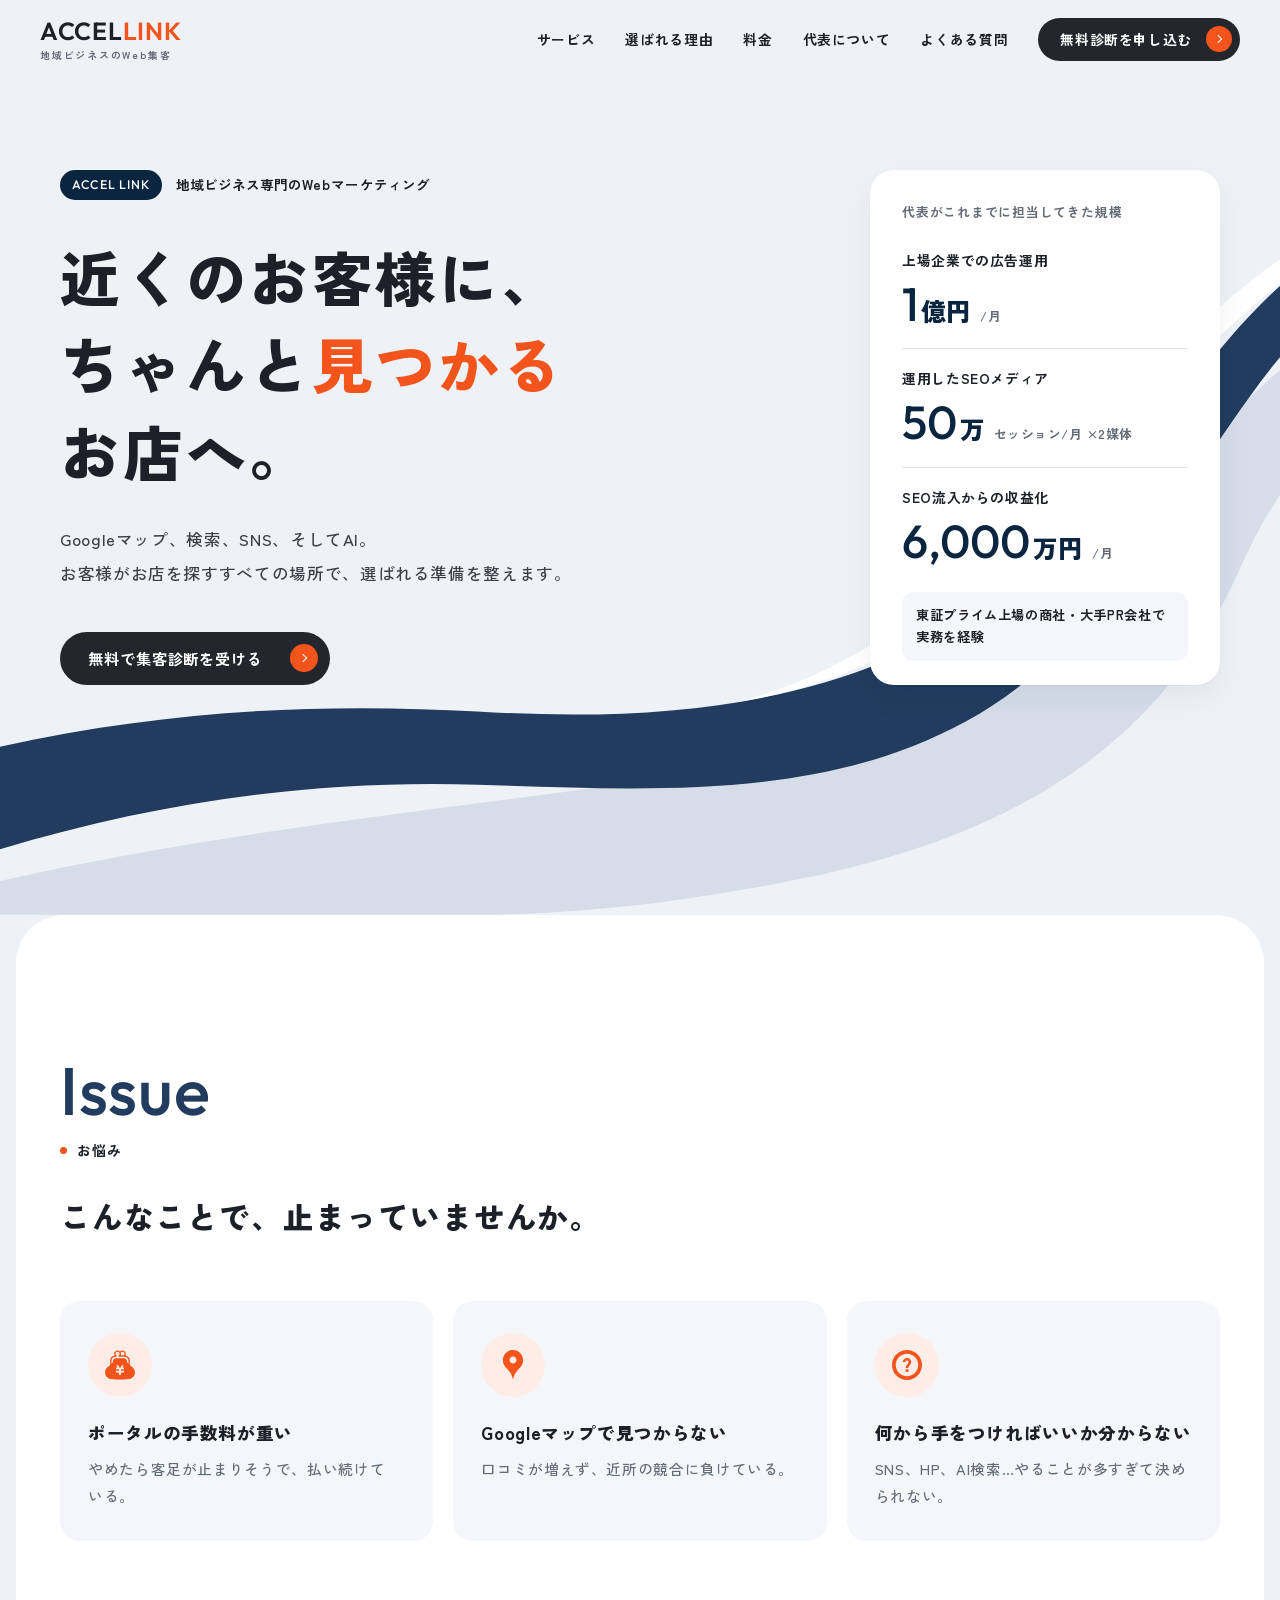
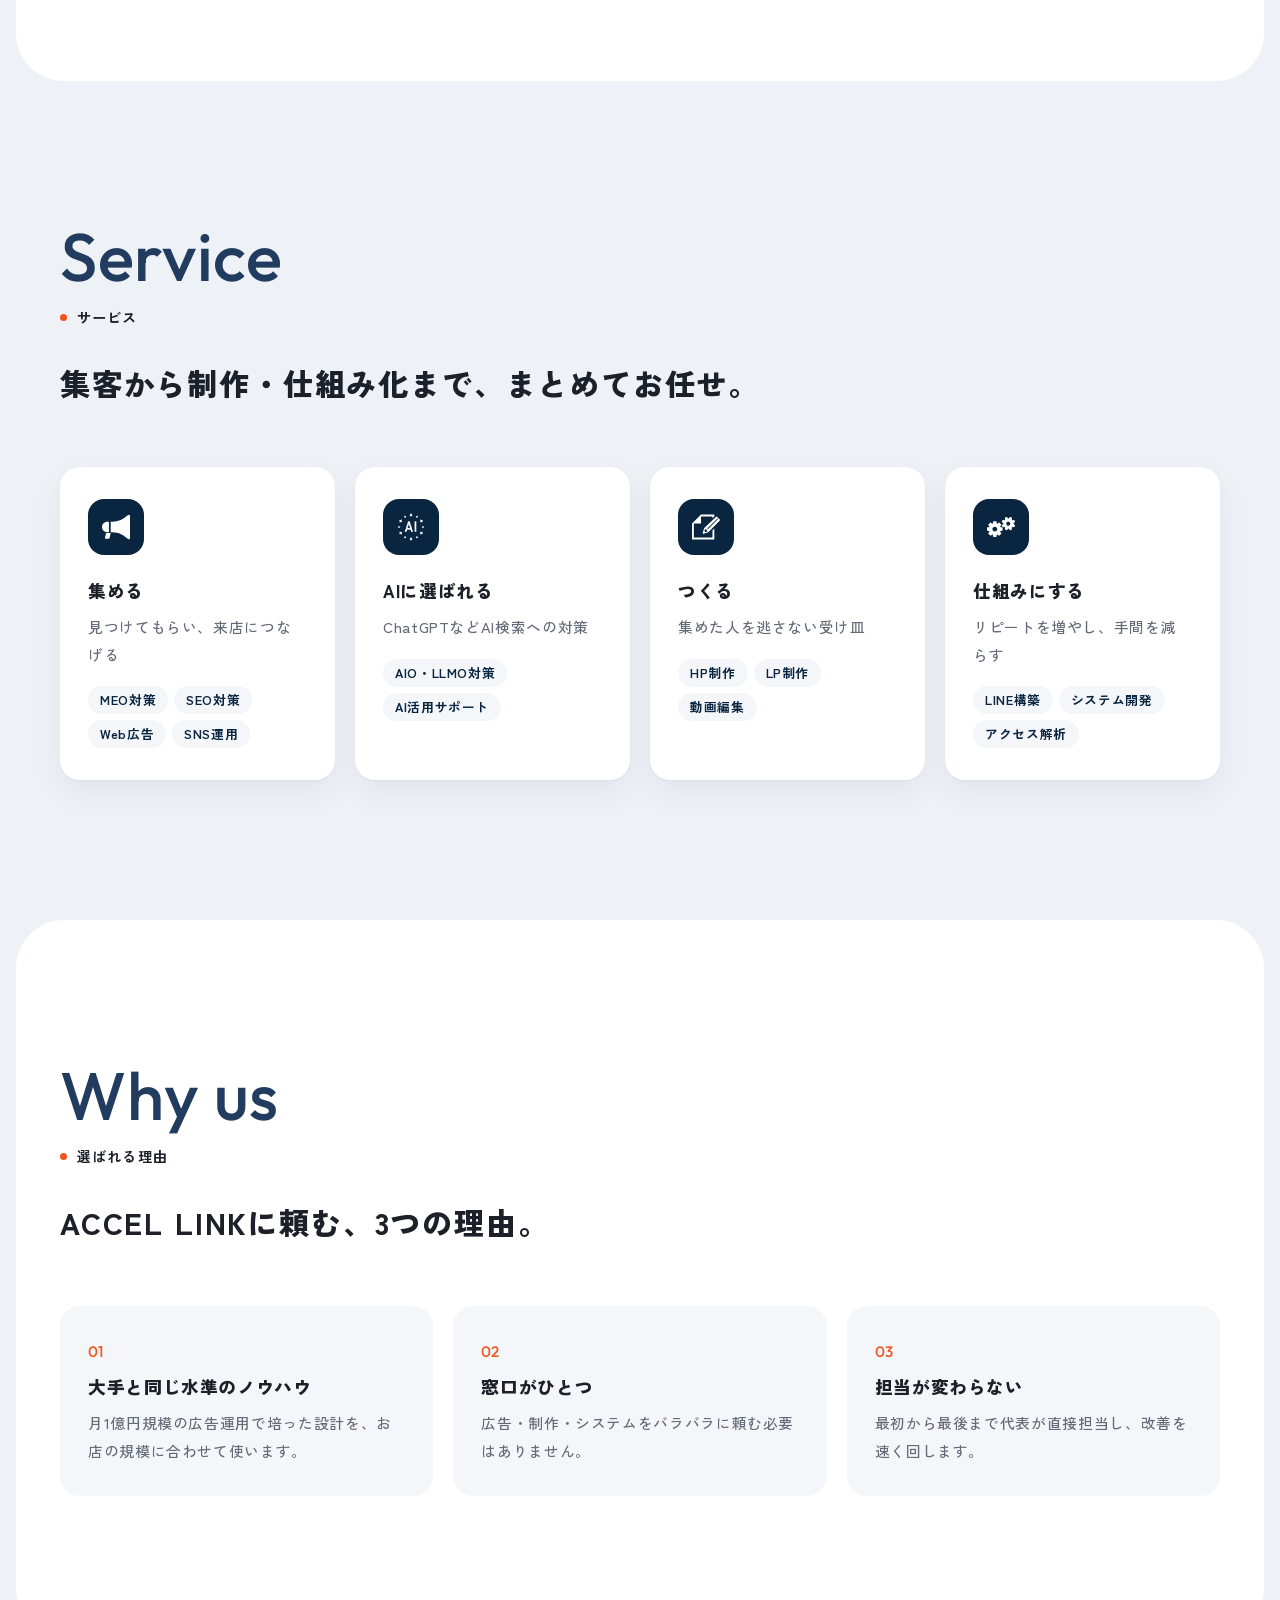
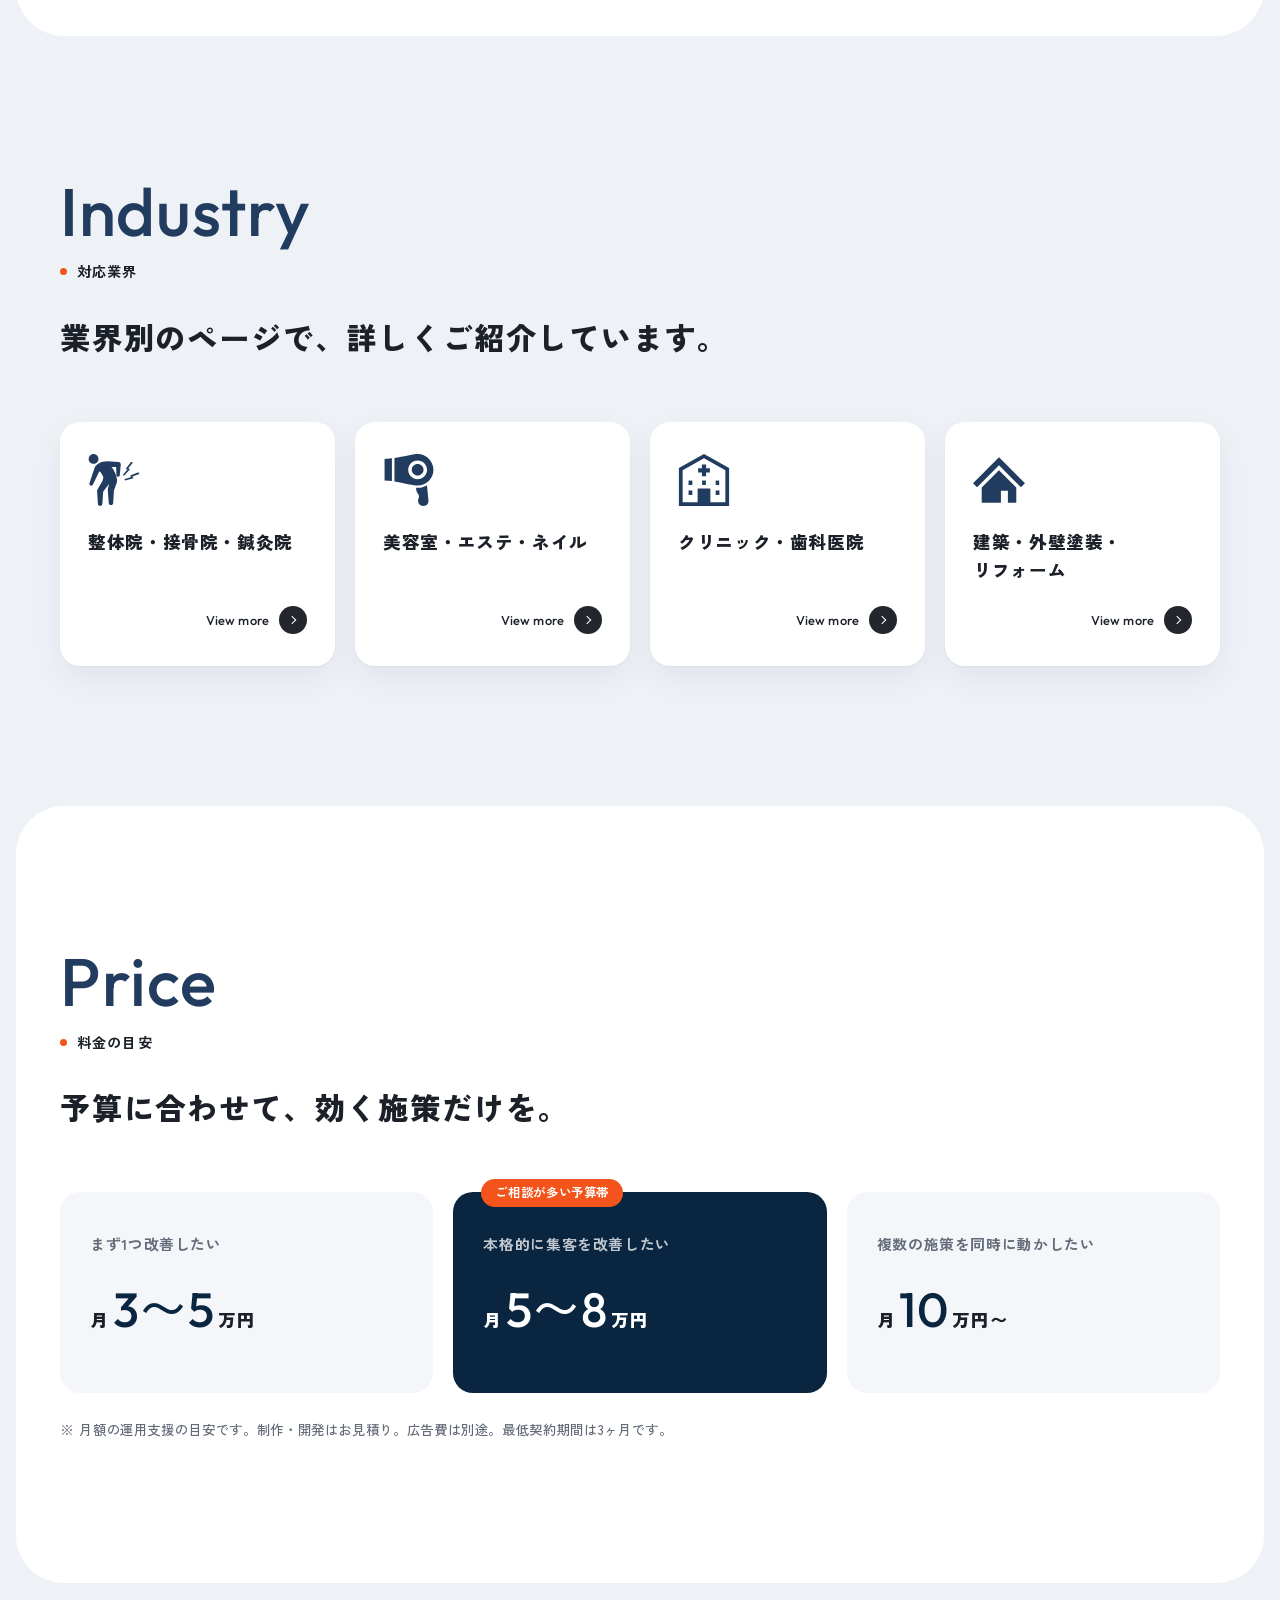
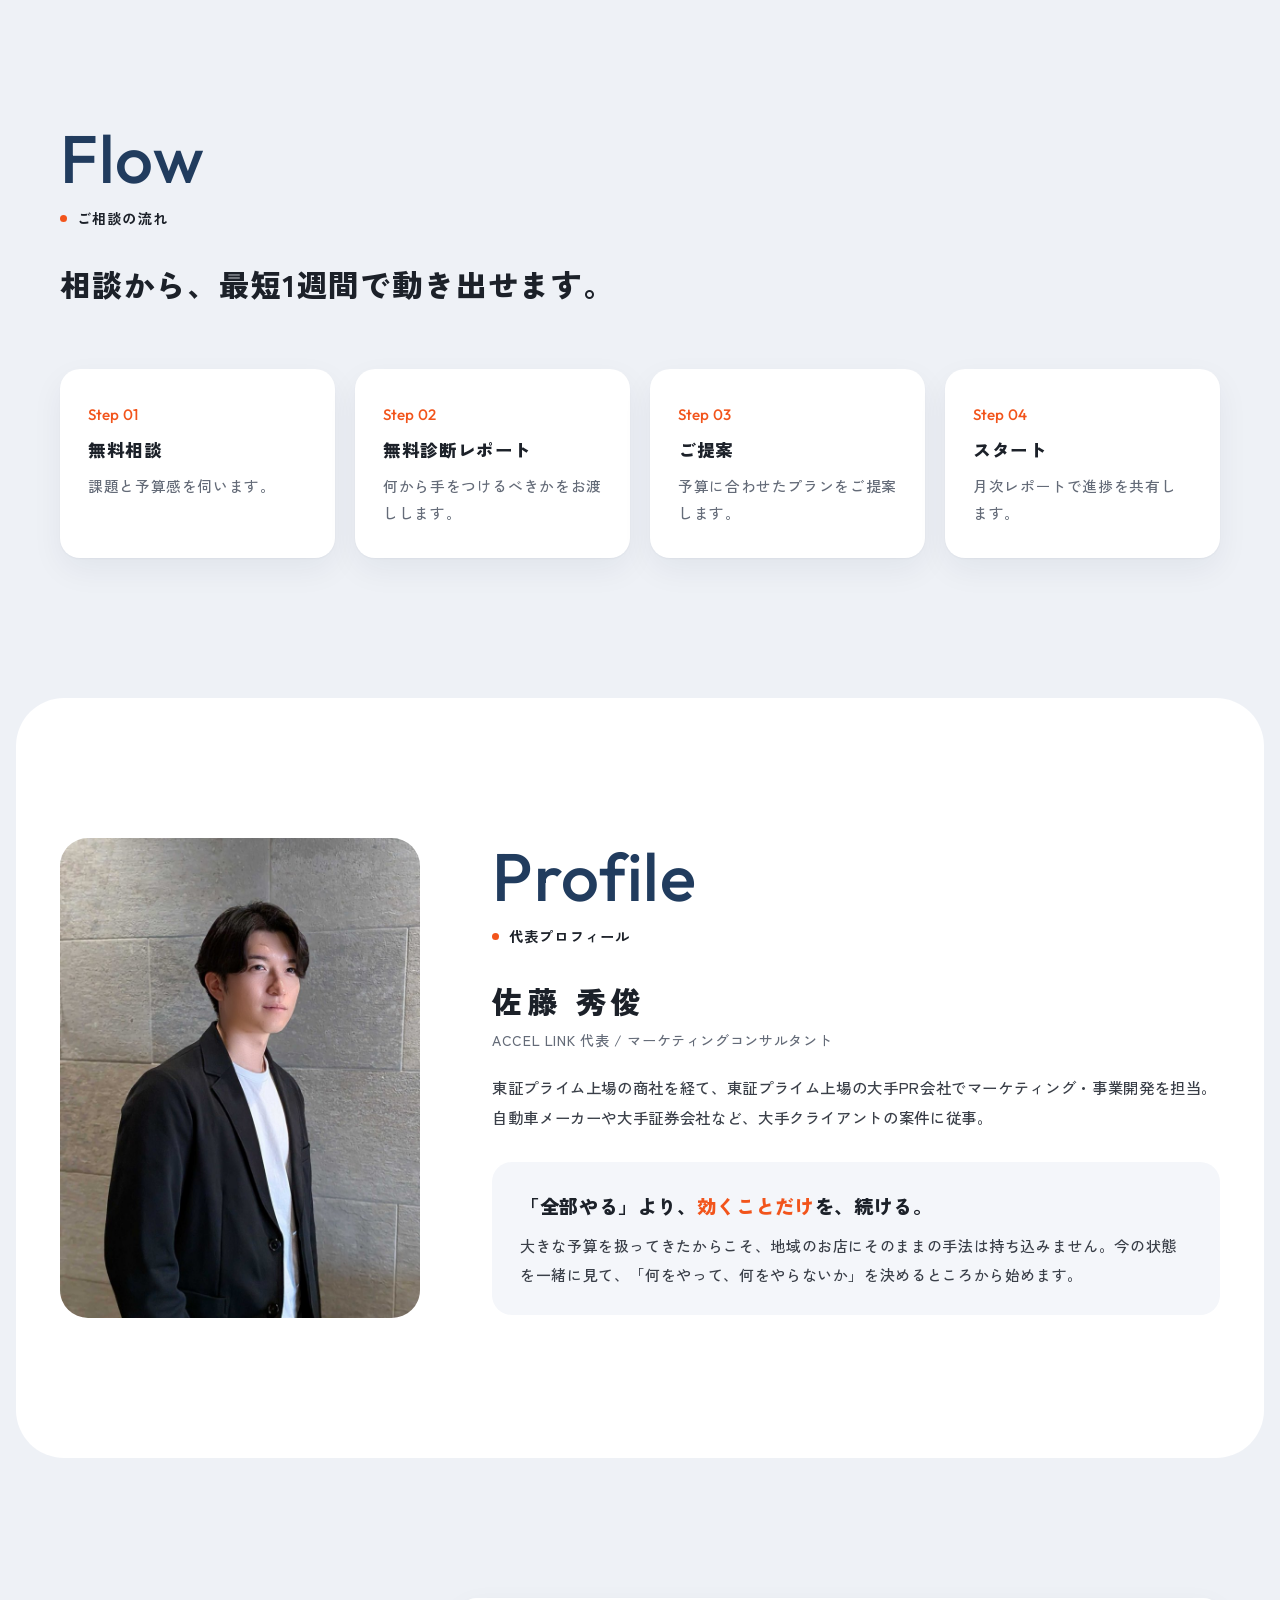
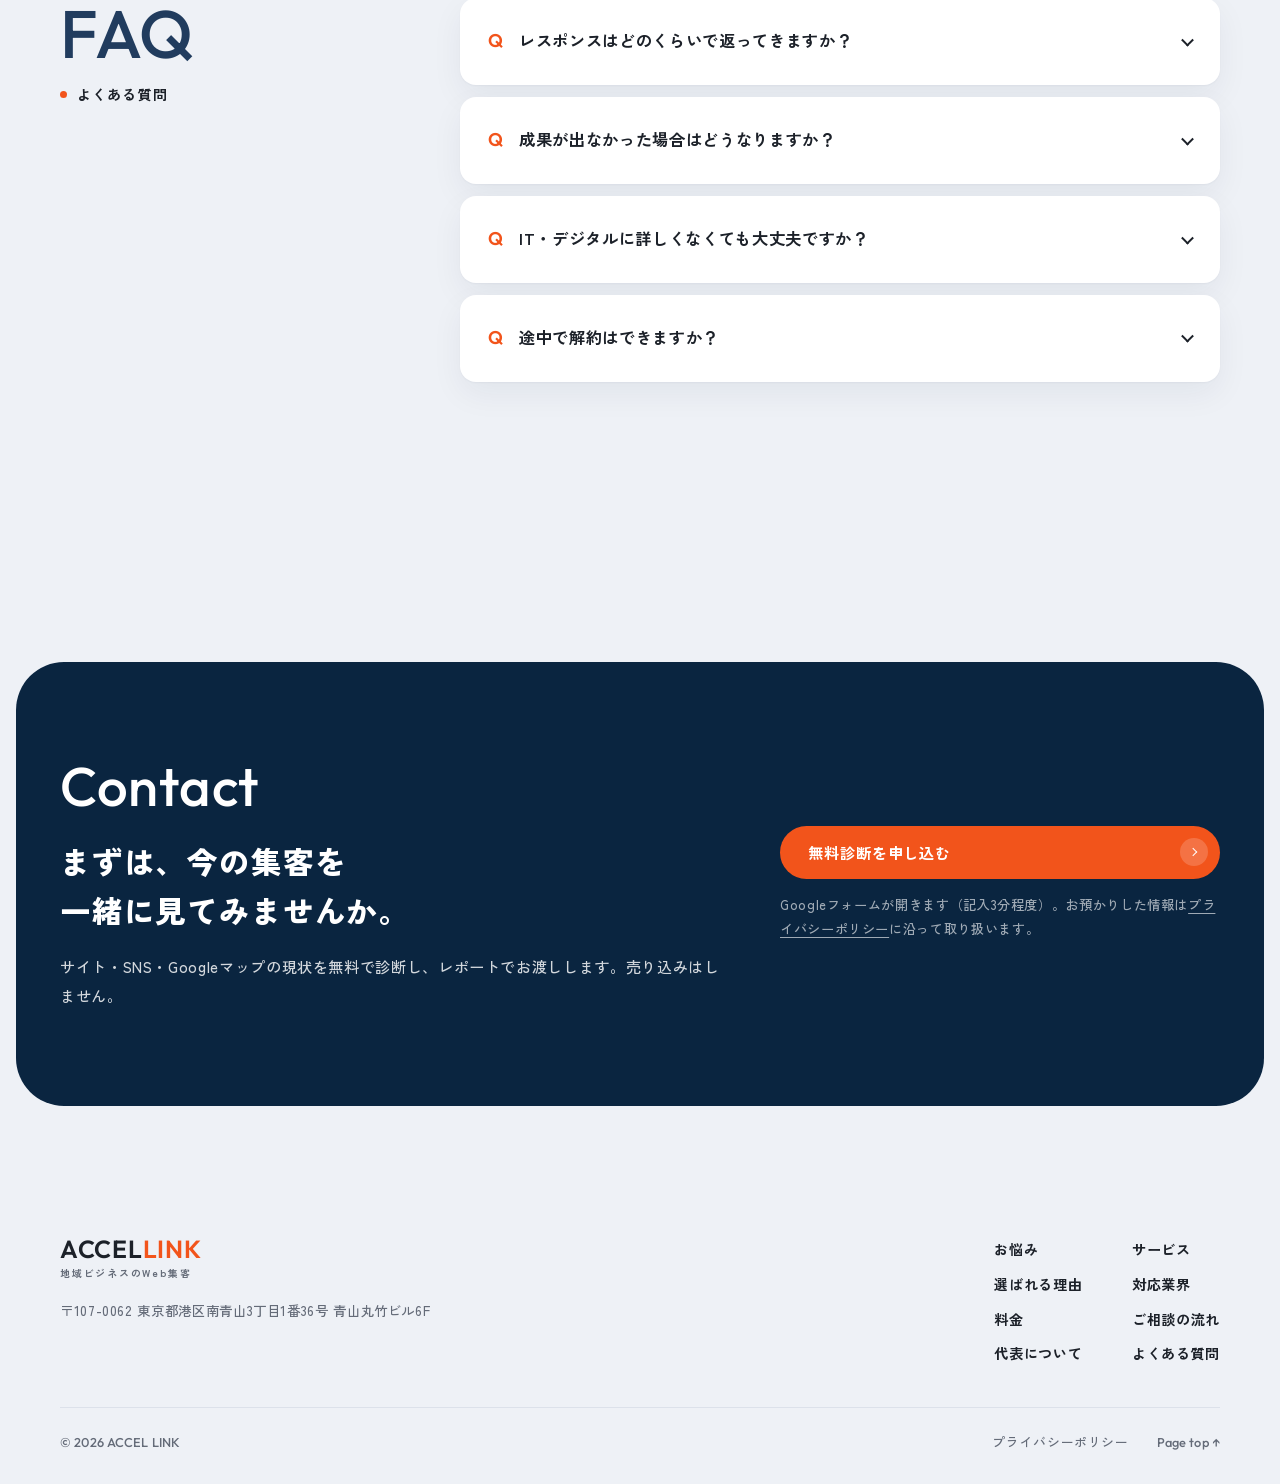
==== index.html @ 7c27ec2f "トップページをリニューアル（新デザイン・アイコン・代表写真）、プライバシーポリシーとOGP画像(PNG)を追加、GA4/Clarityの読み込み枠を用意 Co-Authored-By: Claude " ====
<!DOCTYPE html>
<html lang="ja">
<head>
  <meta charset="UTF-8">
  <meta name="viewport" content="width=device-width, initial-scale=1.0">
  <title>ACCEL LINK | 地域ビジネスのWeb集客・制作・AI活用</title>
  <meta name="description" content="整体院・サロン・クリニック・建築業など地域ビジネスの集客を、MEO・SEO・広告運用からHP/LP制作、AIO・LLMO対策、システム開発まで代表が一貫して支援。月1億円規模の広告運用実績。月3万円〜、まずは無料診断から。">
  <meta property="og:title" content="ACCEL LINK | 地域ビジネスのWeb集客・制作・AI活用">
  <meta property="og:description" content="MEO・SEO・広告運用からHP/LP制作、AIO・LLMO対策、システム開発まで。地域ビジネスの集客を代表が一貫して支援します。">
  <meta property="og:type" content="website">
  <meta property="og:url" content="https://accellink.github.io">
  <meta property="og:image" content="https://accellink.github.io/ogp.png">
  <meta property="og:image:width" content="1200">
  <meta property="og:image:height" content="630">
  <meta property="og:site_name" content="ACCEL LINK">
  <meta name="twitter:card" content="summary_large_image">
  <meta name="twitter:image" content="https://accellink.github.io/ogp.png">
  <link rel="icon" type="image/png" href="favicon.png">
  <link rel="apple-touch-icon" href="favicon.png">
  <link rel="preconnect" href="https://fonts.googleapis.com">
  <link rel="preconnect" href="https://fonts.gstatic.com" crossorigin>
  <link href="https://fonts.googleapis.com/css2?family=Zen+Kaku+Gothic+New:wght@400;500;700;900&family=Outfit:wght@400;500;600&display=swap" rel="stylesheet">
  <link rel="stylesheet" href="top.css?v=20261103k">
  <!-- アクセス解析（GA4 / Microsoft Clarity）: IDを入れると有効になる。空のままなら何も読み込まない -->
  <script>
    (function () {
      var GA4_ID = "";      // 例: G-XXXXXXXXXX
      var CLARITY_ID = "";  // 例: abcd1234ef
      if (GA4_ID) {
        var s = document.createElement("script");
        s.async = true; s.src = "https://www.googletagmanager.com/gtag/js?id=" + GA4_ID;
        document.head.appendChild(s);
        window.dataLayer = window.dataLayer || [];
        window.gtag = function () { dataLayer.push(arguments); };
        gtag("js", new Date()); gtag("config", GA4_ID);
        // 問い合わせフォームへのクリックを計測
        document.addEventListener("click", function (e) {
          var a = e.target.closest && e.target.closest('a[href*="forms.gle"]');
          if (a) gtag("event", "form_click", { link_text: a.textContent.trim() });
        });
      }
      if (CLARITY_ID) {
        (function (c, l, a, r, i, t, y) {
          c[a] = c[a] || function () { (c[a].q = c[a].q || []).push(arguments); };
          t = l.createElement(r); t.async = 1; t.src = "https://www.clarity.ms/tag/" + i;
          y = l.getElementsByTagName(r)[0]; y.parentNode.insertBefore(t, y);
        })(window, document, "clarity", "script", CLARITY_ID);
      }
    })();
  </script>
</head>
<body>

  <!-- ========== HEADER ========== -->
  <header class="header" id="header">
    <a href="#" class="logo" aria-label="ACCEL LINK トップへ">
      <span class="logo__main">ACCEL<span>LINK</span></span>
      <span class="logo__sub">地域ビジネスのWeb集客</span>
    </a>
    <nav class="nav" id="nav" aria-label="メインメニュー">
      <a href="#service">サービス</a>
      <a href="#reason">選ばれる理由</a>
      <a href="#price">料金</a>
      <a href="#profile">代表について</a>
      <a href="#faq">よくある質問</a>
      <a href="https://forms.gle/tFz5SyBMukdLWGup6" target="_blank" rel="noopener noreferrer" class="nav__cta">無料診断を申し込む<i class="arrow" aria-hidden="true"></i></a>
    </nav>
    <button class="menu-btn" id="hamburger" aria-label="メニューを開く" aria-controls="nav" aria-expanded="false">
      <span></span><span></span>
    </button>
  </header>

  <main>

  <!-- ========== HERO ========== -->
  <section class="hero">
    <svg class="hero__bands" viewBox="0 0 1440 900" preserveAspectRatio="xMidYMax slice" aria-hidden="true">
      <path class="b-light" d="M-40,900 C240,820 520,800 780,760 C1010,724 1130,640 1230,500 C1300,400 1370,330 1480,290 L1480,380 C1400,410 1350,470 1310,560 C1230,740 1080,820 900,860 C760,890 640,900 560,900 Z"/>
      <path class="b-navy" d="M-40,770 C180,700 380,690 560,700 C760,712 930,690 1070,590 C1180,510 1250,380 1330,300 C1380,250 1430,220 1480,205 L1480,250 C1420,275 1370,320 1320,390 C1240,500 1170,640 1040,710 C900,786 740,778 560,772 C360,766 170,800 -40,880 Z"/>
      <path class="b-white" d="M820,690 C960,650 1060,560 1150,450 C1240,340 1330,250 1480,180 L1480,196 C1350,260 1270,345 1185,450 C1090,570 990,660 820,690 Z"/>
    </svg>

    <div class="hero__inner">
      <div class="hero__copy" data-reveal>
        <p class="hero__label"><span class="en">ACCEL LINK</span>地域ビジネス専門のWebマーケティング</p>
        <h1 class="hero__title">近くのお客様に、<br>ちゃんと<em>見つかる</em><br>お店へ。</h1>
        <p class="hero__text">Googleマップ、検索、SNS、そしてAI。<br>お客様がお店を探すすべての場所で、選ばれる準備を整えます。</p>
        <div class="hero__btns">
          <a href="https://forms.gle/tFz5SyBMukdLWGup6" target="_blank" rel="noopener noreferrer" class="btn btn--dark">無料で集客診断を受ける<i class="arrow arrow--accent" aria-hidden="true"></i></a>
        </div>
      </div>
      <aside class="numbers" aria-label="代表の実績" data-reveal>
        <p class="numbers__note">代表がこれまでに担当してきた規模</p>
        <dl class="numbers__list">
          <div><dt>上場企業での広告運用</dt><dd><span class="num en">1</span><span class="unit">億円</span><small>/月</small></dd></div>
          <div><dt>運用したSEOメディア</dt><dd><span class="num en">50</span><span class="unit">万</span><small>セッション/月 ×2媒体</small></dd></div>
          <div><dt>SEO流入からの収益化</dt><dd><span class="num en">6,000</span><span class="unit">万円</span><small>/月</small></dd></div>
        </dl>
        <p class="numbers__career">東証プライム上場の商社・大手PR会社で実務を経験</p>
      </aside>
    </div>
  </section>

  <!-- ========== ISSUE ========== -->
  <section class="sec sec--white" id="issue">
    <div class="wrap">
      <header class="head">
        <p class="head__en en">Issue</p>
        <p class="head__ja">お悩み</p>
        <h2 class="head__title">こんなことで、止まっていませんか。</h2>
      </header>
      <ul class="cards cards--3">
        <li class="card" data-reveal><span class="ic-circle"><i class="ic" style="--ic:url(images/icons/wallet.svg)"></i></span><h3>ポータルの手数料が重い</h3><p>やめたら客足が止まりそうで、払い続けている。</p></li>
        <li class="card" data-reveal><span class="ic-circle"><i class="ic" style="--ic:url(images/icons/map.svg)"></i></span><h3>Googleマップで見つからない</h3><p>口コミが増えず、近所の競合に負けている。</p></li>
        <li class="card" data-reveal><span class="ic-circle"><i class="ic" style="--ic:url(images/icons/question.svg)"></i></span><h3>何から手をつければいいか分からない</h3><p>SNS、HP、AI検索…やることが多すぎて決められない。</p></li>
      </ul>
    </div>
  </section>

  <!-- ========== SERVICE ========== -->
  <section class="sec" id="service">
    <div class="wrap">
      <header class="head">
        <p class="head__en en">Service</p>
        <p class="head__ja">サービス</p>
        <h2 class="head__title">集客から制作・仕組み化まで、まとめてお任せ。</h2>
      </header>
      <div class="cards cards--4">
        <article class="card card--white" data-reveal>
          <span class="ic-badge"><i class="ic" style="--ic:url(images/icons/megaphone.svg)"></i></span>
          <h3>集める</h3>
          <p>見つけてもらい、来店につなげる</p>
          <ul class="chips"><li>MEO対策</li><li>SEO対策</li><li>Web広告</li><li>SNS運用</li></ul>
        </article>
        <article class="card card--white" data-reveal>
          <span class="ic-badge"><i class="ic" style="--ic:url(images/icons/ai.png)"></i></span>
          <h3>AIに選ばれる</h3>
          <p>ChatGPTなどAI検索への対策</p>
          <ul class="chips"><li>AIO・LLMO対策</li><li>AI活用サポート</li></ul>
        </article>
        <article class="card card--white" data-reveal>
          <span class="ic-badge"><i class="ic" style="--ic:url(images/icons/pen.svg)"></i></span>
          <h3>つくる</h3>
          <p>集めた人を逃さない受け皿</p>
          <ul class="chips"><li>HP制作</li><li>LP制作</li><li>動画編集</li></ul>
        </article>
        <article class="card card--white" data-reveal>
          <span class="ic-badge"><i class="ic" style="--ic:url(images/icons/gears.svg)"></i></span>
          <h3>仕組みにする</h3>
          <p>リピートを増やし、手間を減らす</p>
          <ul class="chips"><li>LINE構築</li><li>システム開発</li><li>アクセス解析</li></ul>
        </article>
      </div>
    </div>
  </section>

  <!-- ========== REASON ========== -->
  <section class="sec sec--white" id="reason">
    <div class="wrap">
      <header class="head">
        <p class="head__en en">Why us</p>
        <p class="head__ja">選ばれる理由</p>
        <h2 class="head__title">ACCEL LINKに頼む、3つの理由。</h2>
      </header>
      <ol class="cards cards--3">
        <li class="card" data-reveal><p class="card__no en">01</p><h3>大手と同じ水準のノウハウ</h3><p>月1億円規模の広告運用で培った設計を、お店の規模に合わせて使います。</p></li>
        <li class="card" data-reveal><p class="card__no en">02</p><h3>窓口がひとつ</h3><p>広告・制作・システムをバラバラに頼む必要はありません。</p></li>
        <li class="card" data-reveal><p class="card__no en">03</p><h3>担当が変わらない</h3><p>最初から最後まで代表が直接担当し、改善を速く回します。</p></li>
      </ol>
    </div>
  </section>

  <!-- ========== INDUSTRY ========== -->
  <section class="sec" id="industry">
    <div class="wrap">
      <header class="head">
        <p class="head__en en">Industry</p>
        <p class="head__ja">対応業界</p>
        <h2 class="head__title">業界別のページで、詳しくご紹介しています。</h2>
      </header>
      <div class="cards cards--4">
        <a href="seitai/index.html" class="card card--white card--link" data-reveal><i class="ic ind__ic" style="--ic:url(images/icons/seitai.svg)"></i><h3>整体院・接骨院・鍼灸院</h3><span class="more en">View more<i class="arrow" aria-hidden="true"></i></span></a>
        <a href="salon/index.html" class="card card--white card--link" data-reveal><i class="ic ind__ic" style="--ic:url(images/icons/salon.svg)"></i><h3>美容室・エステ・ネイル</h3><span class="more en">View more<i class="arrow" aria-hidden="true"></i></span></a>
        <a href="clinic/index.html" class="card card--white card--link" data-reveal><i class="ic ind__ic" style="--ic:url(images/icons/clinic.svg)"></i><h3>クリニック・歯科医院</h3><span class="more en">View more<i class="arrow" aria-hidden="true"></i></span></a>
        <a href="construction/index.html" class="card card--white card--link" data-reveal><i class="ic ind__ic" style="--ic:url(images/icons/house.svg)"></i><h3>建築・外壁塗装・リフォーム</h3><span class="more en">View more<i class="arrow" aria-hidden="true"></i></span></a>
      </div>
    </div>
  </section>

  <!-- ========== PRICE ========== -->
  <section class="sec sec--white" id="price">
    <div class="wrap">
      <header class="head">
        <p class="head__en en">Price</p>
        <p class="head__ja">料金の目安</p>
        <h2 class="head__title">予算に合わせて、効く施策だけを。</h2>
      </header>
      <div class="cards cards--3">
        <div class="card price" data-reveal>
          <p class="price__target">まず1つ改善したい</p>
          <p class="price__val">月<span class="en">3〜5</span>万円</p>
        </div>
        <div class="card price price--pop" data-reveal>
          <p class="price__badge">ご相談が多い予算帯</p>
          <p class="price__target">本格的に集客を改善したい</p>
          <p class="price__val">月<span class="en">5〜8</span>万円</p>
        </div>
        <div class="card price" data-reveal>
          <p class="price__target">複数の施策を同時に動かしたい</p>
          <p class="price__val">月<span class="en">10</span>万円〜</p>
        </div>
      </div>
      <p class="notes">※ 月額の運用支援の目安です。制作・開発はお見積り。広告費は別途。最低契約期間は3ヶ月です。</p>
    </div>
  </section>

  <!-- ========== FLOW ========== -->
  <section class="sec" id="flow">
    <div class="wrap">
      <header class="head">
        <p class="head__en en">Flow</p>
        <p class="head__ja">ご相談の流れ</p>
        <h2 class="head__title">相談から、最短1週間で動き出せます。</h2>
      </header>
      <ol class="cards cards--4">
        <li class="card card--white" data-reveal><p class="card__no en">Step 01</p><h3>無料相談</h3><p>課題と予算感を伺います。</p></li>
        <li class="card card--white" data-reveal><p class="card__no en">Step 02</p><h3>無料診断レポート</h3><p>何から手をつけるべきかをお渡しします。</p></li>
        <li class="card card--white" data-reveal><p class="card__no en">Step 03</p><h3>ご提案</h3><p>予算に合わせたプランをご提案します。</p></li>
        <li class="card card--white" data-reveal><p class="card__no en">Step 04</p><h3>スタート</h3><p>月次レポートで進捗を共有します。</p></li>
      </ol>
    </div>
  </section>

  <!-- ========== PROFILE ========== -->
  <section class="sec sec--white" id="profile">
    <div class="wrap profile">
      <figure class="profile__photo" data-reveal>
        <img src="images/portrait.jpg" alt="ACCEL LINK 代表 佐藤秀俊" width="780" height="1040" decoding="async">
      </figure>
      <div class="profile__body" data-reveal>
        <p class="head__en en">Profile</p>
        <p class="head__ja">代表プロフィール</p>
        <p class="profile__name">佐藤 秀俊</p>
        <p class="profile__role">ACCEL LINK 代表 / マーケティングコンサルタント</p>
        <p class="profile__career">東証プライム上場の商社を経て、東証プライム上場の大手PR会社でマーケティング・事業開発を担当。自動車メーカーや大手証券会社など、大手クライアントの案件に従事。</p>
        <blockquote class="profile__msg">
          <p class="profile__quote">「全部やる」より、<em>効くことだけ</em>を、続ける。</p>
          <p>大きな予算を扱ってきたからこそ、地域のお店にそのままの手法は持ち込みません。今の状態を一緒に見て、「何をやって、何をやらないか」を決めるところから始めます。</p>
        </blockquote>
      </div>
    </div>
  </section>

  <!-- ========== FAQ ========== -->
  <section class="sec" id="faq">
    <div class="wrap split">
      <header class="head">
        <p class="head__en en">FAQ</p>
        <p class="head__ja">よくある質問</p>
      </header>
      <div class="faq-list">
        <div class="faq-item">
          <button class="faq-q" aria-expanded="false"><span class="en">Q</span>レスポンスはどのくらいで返ってきますか？</button>
          <div class="faq-a"><p>通常、24時間以内にお返しします。月次レポートや定例MTGはあらかじめ日程を決めて進めます。</p></div>
        </div>
        <div class="faq-item">
          <button class="faq-q" aria-expanded="false"><span class="en">Q</span>成果が出なかった場合はどうなりますか？</button>
          <div class="faq-a"><p>成果保証はしておりません。数字の変化を毎月お伝えし、効果が薄い施策はすぐ方向転換します。3ヶ月の時点で改めて方針をすり合わせます。</p></div>
        </div>
        <div class="faq-item">
          <button class="faq-q" aria-expanded="false"><span class="en">Q</span>IT・デジタルに詳しくなくても大丈夫ですか？</button>
          <div class="faq-a"><p>はい、問題ありません。専門用語を使わず、何をなぜやるのかを説明しながら進めます。</p></div>
        </div>
        <div class="faq-item">
          <button class="faq-q" aria-expanded="false"><span class="en">Q</span>途中で解約はできますか？</button>
          <div class="faq-a"><p>最低契約期間は3ヶ月です。それ以降は前月末までのご連絡で、翌月末に終了できます。</p></div>
        </div>
      </div>
    </div>
  </section>

  <!-- ========== CTA ========== -->
  <section class="cta" id="contact">
    <div class="cta__inner" data-reveal>
      <div class="cta__text">
        <p class="head__en en">Contact</p>
        <h2>まずは、今の集客を<br>一緒に見てみませんか。</h2>
        <p>サイト・SNS・Googleマップの現状を無料で診断し、レポートでお渡しします。売り込みはしません。</p>
      </div>
      <div class="cta__btns">
        <a href="https://forms.gle/tFz5SyBMukdLWGup6" target="_blank" rel="noopener noreferrer" class="btn btn--accent">無料診断を申し込む<i class="arrow arrow--white" aria-hidden="true"></i></a>
        <p class="cta__note">Googleフォームが開きます（記入3分程度）。お預かりした情報は<a href="privacy.html">プライバシーポリシー</a>に沿って取り扱います。</p>
      </div>
    </div>
  </section>

  </main>

  <!-- ========== FOOTER ========== -->
  <footer class="footer">
    <div class="wrap footer__inner">
      <div>
        <a href="#" class="logo"><span class="logo__main">ACCEL<span>LINK</span></span><span class="logo__sub">地域ビジネスのWeb集客</span></a>
        <p class="footer__address">〒107-0062 東京都港区南青山3丁目1番36号 青山丸竹ビル6F</p>
      </div>
      <nav class="footer__nav" aria-label="フッターメニュー">
        <a href="#issue">お悩み</a><a href="#service">サービス</a><a href="#reason">選ばれる理由</a><a href="#industry">対応業界</a><a href="#price">料金</a><a href="#flow">ご相談の流れ</a><a href="#profile">代表について</a><a href="#faq">よくある質問</a>
      </nav>
    </div>
    <div class="wrap footer__bottom">
      <p class="en">© 2026 ACCEL LINK</p>
      <span class="footer__links"><a href="privacy.html">プライバシーポリシー</a><a href="#" class="en footer__top">Page top ↑</a></span>
    </div>
  </footer>

  <script src="script.js?v=20261103k"></script>
</body>
</html>
---- top.css ----
/* =========================================================
   ACCEL LINK トップページ
   淡いグレーブルー地 × 白パネル × ネイビー。セクションごとに地色とレイアウトを切り替える
   動きは「表示時にふわっと出る」だけ（チカチカさせない）
   アイコン素材: ICOOON MONO / icon-pit（どちらも商用利用可・クレジット不要）
   ========================================================= */

:root {
  --bg: #EEF1F6;
  --white: #FFFFFF;
  --tint: #F4F6FA;
  --text: #3A3F48;
  --strong: #1C2129;
  --muted: #646B78;
  --line: #DCE1EA;
  --navy: #0A2540;
  --navy-2: #213C5E;
  --accent: #F2541B;
  --accent-dark: #D9460F;
  --accent-soft: #FDEDE6;
  --dark: #23262C;
  --radius: 20px;
  --radius-xl: 48px;
  --font: "Zen Kaku Gothic New", "Hiragino Kaku Gothic ProN", sans-serif;
  --en: "Outfit", "Zen Kaku Gothic New", sans-serif;
  --ease: cubic-bezier(.25, .8, .25, 1);
  --wrap: min(1160px, 100% - 64px);
  --shadow: 0 1px 2px rgba(20, 35, 60, .04), 0 12px 32px rgba(20, 35, 60, .06);
}

*, *::before, *::after { box-sizing: border-box; }
html { scroll-behavior: smooth; -webkit-text-size-adjust: 100%; }
html, body { overflow-x: clip; }
body {
  margin: 0;
  font-family: var(--font);
  font-weight: 500;
  font-size: 16px;
  color: var(--text);
  background: var(--bg);
  line-height: 1.9;
  letter-spacing: .04em;
  -webkit-font-smoothing: antialiased;
}
img { max-width: 100%; height: auto; display: block; }
a { color: inherit; text-decoration: none; }
h1, h2, h3, h4, p, ul, ol, dl, dd, figure { margin: 0; padding: 0; }
ul, ol { list-style: none; }
button { font: inherit; color: inherit; }
.en { font-family: var(--en); letter-spacing: .01em; }
.wrap { width: var(--wrap); margin: 0 auto; }
h1, h2, h3, h4, .head__lead, .hero__text { word-break: auto-phrase; }
p, dd, li { text-wrap: pretty; }

/* ---------------------------------------------- アイコン（素材をマスクにして色を揃える） */
.ic {
  display: inline-block; width: 28px; height: 28px; flex-shrink: 0;
  background: currentColor;
  -webkit-mask: var(--ic) center / contain no-repeat;
          mask: var(--ic) center / contain no-repeat;
}
.ic-circle {
  display: grid; place-items: center;
  width: 64px; height: 64px; border-radius: 50%;
  background: var(--accent-soft); color: var(--accent);
}
.ic-circle .ic { width: 30px; height: 30px; }
.ic-badge {
  display: grid; place-items: center;
  width: 56px; height: 56px; border-radius: 16px;
  background: var(--navy); color: #fff;
}
.ic-badge .ic { width: 28px; height: 28px; }
.ic-badge--light { background: rgba(255,255,255,.12); flex-shrink: 0; }
.ic-badge--dark { background: rgba(255,255,255,.08); border: 1px solid rgba(255,255,255,.14); color: #fff; }

/* ---------------------------------------------- 矢印（静止） */
.arrow {
  display: inline-block; flex-shrink: 0; position: relative;
  width: 28px; height: 28px; border-radius: 50%;
  background: var(--dark);
  transition: background .3s;
}
.arrow::before {
  content: ""; position: absolute; top: 50%; left: 50%;
  width: 6px; height: 6px;
  border-top: 1.6px solid #fff; border-right: 1.6px solid #fff;
  transform: translate(-65%, -50%) rotate(45deg);
}
.arrow--accent { background: var(--accent); }
.arrow--white { background: rgba(255,255,255,.18); }
.arrow--lg { width: 44px; height: 44px; }
.arrow--lg::before { width: 9px; height: 9px; }

/* ---------------------------------------------- ロゴ */
.logo { display: inline-flex; flex-direction: column; line-height: 1; }
.logo__main { font-family: var(--en); font-weight: 600; font-size: 1.55rem; letter-spacing: .03em; color: var(--strong); }
.logo__main span { color: var(--accent); }
.logo__sub { font-size: .62rem; font-weight: 700; letter-spacing: .18em; color: var(--muted); margin-top: 6px; }

/* ---------------------------------------------- ヘッダー */
.header {
  position: fixed; inset: 0 0 auto 0; z-index: 100;
  height: 80px;
  display: flex; align-items: center; justify-content: space-between;
  padding: 0 40px;
  background: rgba(238, 241, 246, .88);
  backdrop-filter: blur(10px);
  border-bottom: 1px solid transparent;
  transition: border-color .3s;
}
.header.is-solid { border-color: var(--line); }
.nav { display: flex; align-items: center; gap: 30px; }
.nav a { font-size: .86rem; font-weight: 700; color: var(--strong); transition: color .2s; }
.nav a:hover { color: var(--accent); }
.nav .nav__cta {
  display: inline-flex; align-items: center; gap: 14px;
  background: var(--dark); color: #fff;
  padding: 8px 8px 8px 22px; border-radius: 999px;
}
.nav .nav__cta:hover { color: #fff; background: #000; }
.nav__cta .arrow { width: 26px; height: 26px; background: var(--accent); }
.menu-btn { display: none; }

/* ---------------------------------------------- ボタン */
.btn {
  display: inline-flex; align-items: center; justify-content: space-between; gap: 24px;
  min-width: 270px;
  padding: 12px 12px 12px 28px;
  border-radius: 999px;
  font-weight: 700; font-size: .95rem; letter-spacing: .06em;
  transition: background .3s, box-shadow .3s, transform .3s var(--ease);
}
.btn:hover { transform: translateY(-2px); }
.btn--dark { background: var(--dark); color: #fff; }
.btn--dark:hover { background: #000; box-shadow: 0 10px 24px rgba(0,0,0,.14); }
.btn--white { background: var(--white); color: var(--strong); border: 1px solid var(--line); }
.btn--white:hover { box-shadow: 0 10px 24px rgba(30,40,60,.08); }
.btn--accent { background: var(--accent); color: #fff; }
.btn--accent:hover { background: var(--accent-dark); }
.btn--outline { border: 1px solid rgba(255,255,255,.5); color: #fff; }
.btn--outline:hover { background: rgba(255,255,255,.08); }

/* ---------------------------------------------- 見出し */
.head { margin-bottom: 60px; }
.head__en { font-size: clamp(2.8rem, 5.4vw, 4.2rem); font-weight: 500; line-height: 1.05; color: var(--navy-2); }
.head__ja {
  display: flex; align-items: center; gap: 10px;
  font-size: .88rem; font-weight: 700; color: var(--strong); margin-top: 12px; letter-spacing: .08em;
}
.head__ja::before { content: ""; width: 7px; height: 7px; border-radius: 50%; background: var(--accent); }
.head__title { margin-top: 28px; font-size: clamp(1.45rem, 2.5vw, 1.9rem); font-weight: 900; line-height: 1.6; color: var(--strong); letter-spacing: .06em; }
.head--row { display: flex; justify-content: space-between; align-items: flex-end; gap: 40px; flex-wrap: wrap; }
.head__lead { max-width: 470px; font-size: .95rem; line-height: 1.95; }
.head--center { text-align: center; }
.head--center .head__ja { justify-content: center; }
.head--center .head__lead { max-width: 46em; margin: 22px auto 0; }
.head--light .head__en, .head--light .head__title, .head--light .head__ja { color: #fff; }

/* ---------------------------------------------- セクション（地色の切り替えで区切りを明確に） */
.sec { padding: 140px 0; position: relative; }
.sec--white {
  width: min(1400px, 100% - 32px);
  margin: 0 auto;
  background: var(--white);
  border-radius: var(--radius-xl);
}
.split { display: grid; grid-template-columns: 320px 1fr; gap: 80px; align-items: start; }
.split > .head { margin-bottom: 0; position: sticky; top: 120px; }

/* ---------------------------------------------- HERO */
.hero { position: relative; padding: 170px 0 230px; overflow: hidden; }
.hero__bands { position: absolute; left: 0; right: 0; bottom: 0; width: 100%; height: 100%; z-index: 0; pointer-events: none; }
.hero__bands .b-light { fill: #D6DDE9; }
.hero__bands .b-navy { fill: var(--navy-2); }
.hero__bands .b-white { fill: #fff; }
.hero__inner {
  position: relative; z-index: 1;
  width: var(--wrap); margin: 0 auto;
  display: grid; grid-template-columns: minmax(0, 1fr) 350px; gap: 64px; align-items: center;
}
.hero__label { display: flex; align-items: center; gap: 14px; font-size: .84rem; font-weight: 700; color: var(--strong); margin-bottom: 32px; letter-spacing: .08em; }
.hero__label .en { font-size: .78rem; font-weight: 500; color: #fff; background: var(--navy); border-radius: 999px; padding: 3px 12px; letter-spacing: .06em; }
.hero__title {
  font-size: clamp(2.4rem, 4.7vw, 4.1rem);
  font-weight: 900; line-height: 1.45; letter-spacing: .05em;
  color: var(--strong);
}
.hero__title em { font-style: normal; color: var(--accent); }
.hero__text { margin-top: 30px; font-size: 1.04rem; line-height: 2; max-width: 34em; }
.hero__btns { display: flex; flex-wrap: wrap; gap: 14px; margin-top: 42px; }

/* ---------------------------------------------- 実績（ヒーロー右） */
.numbers {
  background: var(--white);
  border-radius: 24px;
  padding: 30px 32px 24px;
  box-shadow: var(--shadow);
}
.numbers__note { font-size: .8rem; font-weight: 700; color: var(--muted); margin-bottom: 6px; letter-spacing: .06em; }
.numbers__list > div { padding: 16px 0; }
.numbers__list > div + div { border-top: 1px solid var(--line); }
.numbers dt { font-size: .86rem; font-weight: 700; color: var(--strong); }
.numbers dd { display: flex; align-items: baseline; flex-wrap: wrap; color: var(--navy); line-height: 1.2; margin-top: 4px; }
.numbers .num { font-size: 2.9rem; font-weight: 500; letter-spacing: 0; }
.numbers .unit { font-size: 1.55rem; font-weight: 900; margin-left: 3px; letter-spacing: .02em; }
.numbers dd small { font-size: .8rem; font-weight: 700; color: var(--muted); margin-left: 8px; letter-spacing: .04em; }
.numbers__career {
  margin-top: 6px; padding: 12px 14px;
  background: var(--tint); border-radius: 12px;
  font-size: .82rem; font-weight: 700; color: var(--strong); line-height: 1.7;
}

/* ---------------------------------------------- 共通カード（全セクションで同じ形に統一） */
.cards { display: grid; gap: 20px; }
.cards--3 { grid-template-columns: repeat(3, 1fr); }
.cards--4 { grid-template-columns: repeat(4, 1fr); }
.card {
  background: var(--tint);
  border-radius: var(--radius);
  padding: 32px 28px;
  display: flex; flex-direction: column;
}
.card--white { background: var(--white); box-shadow: var(--shadow); }
.card h3 { font-size: 1.1rem; font-weight: 900; color: var(--strong); line-height: 1.6; }
.card > p:not(.card__no):not(.price__target):not(.price__val):not(.price__badge) { font-size: .92rem; color: var(--muted); margin-top: 8px; line-height: 1.85; }
.card .ic-circle, .card .ic-badge { margin-bottom: 22px; }
.card__no { font-size: .95rem; font-weight: 500; color: var(--accent); margin-bottom: 6px; }
.chips { display: flex; flex-wrap: wrap; gap: 6px; margin-top: 18px; }
.chips li { font-size: .8rem; font-weight: 700; color: var(--navy); background: var(--tint); border-radius: 999px; padding: 2px 12px; }
.card--link { transition: box-shadow .3s, transform .3s var(--ease); }
.card--link:hover { box-shadow: 0 18px 40px rgba(20, 35, 60, .1); transform: translateY(-3px); }
.card--link:hover .arrow { background: var(--accent); }
.ind__ic { width: 52px; height: 52px; color: var(--navy-2); margin-bottom: 22px; }
.card--link h3 { flex: 1; }
.more { display: flex; justify-content: flex-end; align-items: center; gap: 10px; font-size: .8rem; color: var(--strong); margin-top: 22px; }

/* ---------------------------------------------- 料金 */
.price { position: relative; padding: 38px 30px; }
.price--pop { background: var(--navy); }
.price--pop .price__target { color: rgba(255,255,255,.75); }
.price--pop .price__val, .price--pop .price__val .en { color: #fff; }
.price__badge {
  position: absolute; top: -13px; left: 28px;
  background: var(--accent); color: #fff;
  font-size: .78rem; font-weight: 700;
  border-radius: 999px; padding: 2px 14px;
}
.price__target { font-size: .92rem; font-weight: 700; color: var(--muted); }
.price__val { font-weight: 900; color: var(--strong); margin-top: 6px; font-size: 1.1rem; }
.price__val .en { font-size: 3rem; font-weight: 500; color: var(--navy); margin: 0 4px; }
.notes { margin-top: 24px; font-size: .84rem; color: var(--muted); }

/* ---------------------------------------------- プロフィール */
.profile { display: grid; grid-template-columns: 360px 1fr; gap: 72px; align-items: center; }
.profile__photo { border-radius: 28px; overflow: hidden; aspect-ratio: 3 / 4; }
.profile__photo img { width: 100%; height: 100%; object-fit: cover; object-position: 50% 30%; }
.profile__name { margin-top: 30px; font-size: 1.9rem; font-weight: 900; color: var(--strong); letter-spacing: .16em; line-height: 1.4; }
.profile__role { font-size: .88rem; color: var(--muted); margin-top: 4px; }
.profile__career { margin-top: 20px; font-size: .96rem; }
.profile__msg { margin: 30px 0 0; padding: 26px 28px; background: var(--tint); border-radius: var(--radius); }
.profile__quote { font-size: 1.2rem; font-weight: 900; color: var(--strong); margin-bottom: 8px; }
.profile__quote em { font-style: normal; color: var(--accent); }
.profile__msg p:last-child { font-size: .94rem; }

/* ---------------------------------------------- FAQ */
.faq-list { display: flex; flex-direction: column; gap: 12px; }
.faq-item { background: var(--white); border-radius: 16px; box-shadow: var(--shadow); }
.faq-q {
  width: 100%; text-align: left; border: 0; background: none; cursor: pointer;
  padding: 26px 64px 26px 28px; position: relative;
  font-size: 1.02rem; font-weight: 700; color: var(--strong); letter-spacing: .04em;
  display: flex; gap: 16px; align-items: baseline;
}
.faq-q .en { color: var(--accent); font-weight: 600; font-size: 1.15rem; }
.faq-q::after {
  content: ""; position: absolute; right: 28px; top: 50%;
  width: 9px; height: 9px;
  border-right: 2px solid var(--strong); border-bottom: 2px solid var(--strong);
  transform: translateY(-70%) rotate(45deg);
  transition: transform .3s var(--ease);
}
.faq-item.open .faq-q::after { transform: translateY(-30%) rotate(-135deg); }
.faq-a { display: grid; grid-template-rows: 0fr; transition: grid-template-rows .4s var(--ease); }
.faq-a > p { overflow: hidden; padding: 0 30px 0 58px; font-size: .94rem; color: var(--text); line-height: 1.9; }
.faq-item.open .faq-a { grid-template-rows: 1fr; }
.faq-item.open .faq-a > p { padding-bottom: 26px; }

/* ---------------------------------------------- CTA */
.cta { padding: 140px 16px 110px; }
.cta__inner {
  width: min(1400px, 100%); margin: 0 auto;
  background: var(--navy);
  border-radius: var(--radius-xl);
  padding: 96px max(calc((100% - 1160px) / 2), 32px);
  display: grid; grid-template-columns: 1.2fr .8fr; gap: 60px; align-items: center;
  color: rgba(255,255,255,.82);
}
.cta__text .head__en { color: #fff; font-size: clamp(2.4rem, 4.4vw, 3.4rem); }
.cta__text h2 { margin: 22px 0 18px; font-size: clamp(1.45rem, 2.5vw, 1.9rem); font-weight: 900; line-height: 1.6; color: #fff; letter-spacing: .06em; }
.cta__text p:last-child { font-size: .95rem; }
.cta__btns { display: flex; flex-direction: column; gap: 14px; }
.cta__btns .btn { width: 100%; }
.cta__note { font-size: .82rem; opacity: .75; }

/* ---------------------------------------------- フッター */
.footer { padding: 20px 0 30px; }
.footer__inner { display: flex; justify-content: space-between; gap: 40px; flex-wrap: wrap; padding-bottom: 40px; border-bottom: 1px solid var(--line); }
.footer__address { font-size: .84rem; color: var(--muted); margin-top: 20px; }
.footer__nav { display: grid; grid-template-columns: repeat(2, max-content); gap: 8px 50px; font-size: .88rem; font-weight: 700; color: var(--strong); }
.footer__nav a:hover { color: var(--accent); }
.footer__bottom { display: flex; justify-content: space-between; padding-top: 22px; font-size: .8rem; color: var(--muted); }
.footer__top:hover { color: var(--strong); }
.footer__links { display: flex; gap: 28px; }
.footer__links a:hover { color: var(--strong); }
.cta__note a { text-decoration: underline; text-underline-offset: 3px; }

/* ---------------------------------------------- 下層（プライバシーポリシー） */
.legal__back { font-size: .86rem; font-weight: 700; color: var(--strong); }
.legal__back:hover { color: var(--accent); }
.legal { padding: 150px 16px 100px; }
.legal__inner { width: min(820px, 100%); margin: 0 auto; background: var(--white); border-radius: var(--radius-xl); padding: 72px clamp(22px, 6vw, 72px); }
.legal__inner .head__en { font-size: clamp(2rem, 4vw, 2.8rem); }
.legal__title { margin: 10px 0 36px; font-size: 1.6rem; font-weight: 900; color: var(--strong); }
.legal h2 { margin: 40px 0 12px; font-size: 1.1rem; font-weight: 900; color: var(--strong); }
.legal p + p { margin-top: 10px; }
.legal ul { margin-top: 10px; padding-left: 1.2em; list-style: disc; }
.legal a { color: var(--navy-2); text-decoration: underline; text-underline-offset: 3px; }
.legal__date { margin-top: 48px; font-size: .88rem; color: var(--muted); }

/* ---------------------------------------------- 表示アニメーション（控えめ・1回だけ） */
.js [data-reveal] { opacity: 0; transform: translateY(16px); transition: opacity .8s ease, transform .8s var(--ease); }
.js [data-reveal].is-in { opacity: 1; transform: none; }
@media (prefers-reduced-motion: reduce) {
  html { scroll-behavior: auto; }
  .js [data-reveal] { opacity: 1; transform: none; transition: none; }
  * { transition-duration: .01ms !important; }
}

/* =========================================================
   レスポンシブ
   ========================================================= */
@media (max-width: 1180px) {
  .nav { gap: 20px; }
  .nav a { font-size: .82rem; }
  .cards--4 { grid-template-columns: repeat(2, 1fr); }
  .profile { grid-template-columns: 300px 1fr; gap: 48px; }
}

@media (max-width: 960px) {
  :root { --wrap: min(1160px, 100% - 40px); }
  .header { height: 68px; padding: 0 20px; }
  .menu-btn {
    display: flex; flex-direction: column; align-items: center; justify-content: center; gap: 7px;
    width: 46px; height: 46px; border: 0; border-radius: 50%;
    background: var(--dark); cursor: pointer; position: relative; z-index: 2;
  }
  .menu-btn span { width: 18px; height: 2px; background: #fff; border-radius: 2px; transition: transform .3s; }
  .menu-btn.open span:nth-child(1) { transform: translateY(4.5px) rotate(45deg); }
  .menu-btn.open span:nth-child(2) { transform: translateY(-4.5px) rotate(-45deg); }
  .nav {
    position: fixed; inset: 0; background: var(--bg);
    flex-direction: column; align-items: stretch; justify-content: center; gap: 0;
    padding: 90px 28px 40px;
    opacity: 0; visibility: hidden; transition: opacity .3s, visibility .3s;
  }
  .nav.open { opacity: 1; visibility: visible; }
  .nav a { font-size: 1.1rem; padding: 14px 4px; border-bottom: 1px solid var(--line); }
  .nav .nav__cta { margin-top: 24px; justify-content: space-between; border: 0; padding: 12px 12px 12px 24px; }

  .hero { padding: 120px 0 220px; }
  .hero__bands { top: auto; height: 420px; }
  .hero__inner { grid-template-columns: 1fr; gap: 48px; }
  .numbers { max-width: 520px; }
  .split, .message, .profile { grid-template-columns: 1fr; gap: 44px; }
  .split > .head { position: static; }
  .profile__photo { max-width: 360px; }
  .cards--3 { grid-template-columns: 1fr; }
  .cta__inner { grid-template-columns: 1fr; gap: 36px; }
}

@media (max-width: 640px) {
  body { font-size: 15px; }
  .pc-only { display: none; }
  .logo__main { font-size: 1.3rem; }
  .hero__title { font-size: 2.15rem; }
  .hero__text { font-size: .98rem; }
  .hero__label { flex-wrap: wrap; gap: 8px; }
  .btn { width: 100%; min-width: 0; }
  .numbers { padding: 24px 22px 18px; }
  .numbers .num { font-size: 2.5rem; }
  .sec { padding: 96px 0; }
  .sec--white { width: calc(100% - 16px); border-radius: 30px; }
  .cta__inner { border-radius: 30px; padding: 80px 20px; }
  .cta { padding-left: 8px; padding-right: 8px; }
  .head { margin-bottom: 44px; }
  .head--center { text-align: left; }
  .head--center .head__ja { justify-content: flex-start; }
  .cards--4 { grid-template-columns: 1fr; }
  .card { padding: 26px 22px; }
  .faq-q { padding: 20px 50px 20px 20px; font-size: .96rem; }
  .faq-q::after { right: 20px; }
  .faq-a > p { padding-left: 20px; padding-right: 20px; }
  .cta { padding-top: 96px; padding-bottom: 70px; }
  .footer__bottom { flex-direction: column; gap: 8px; }
}
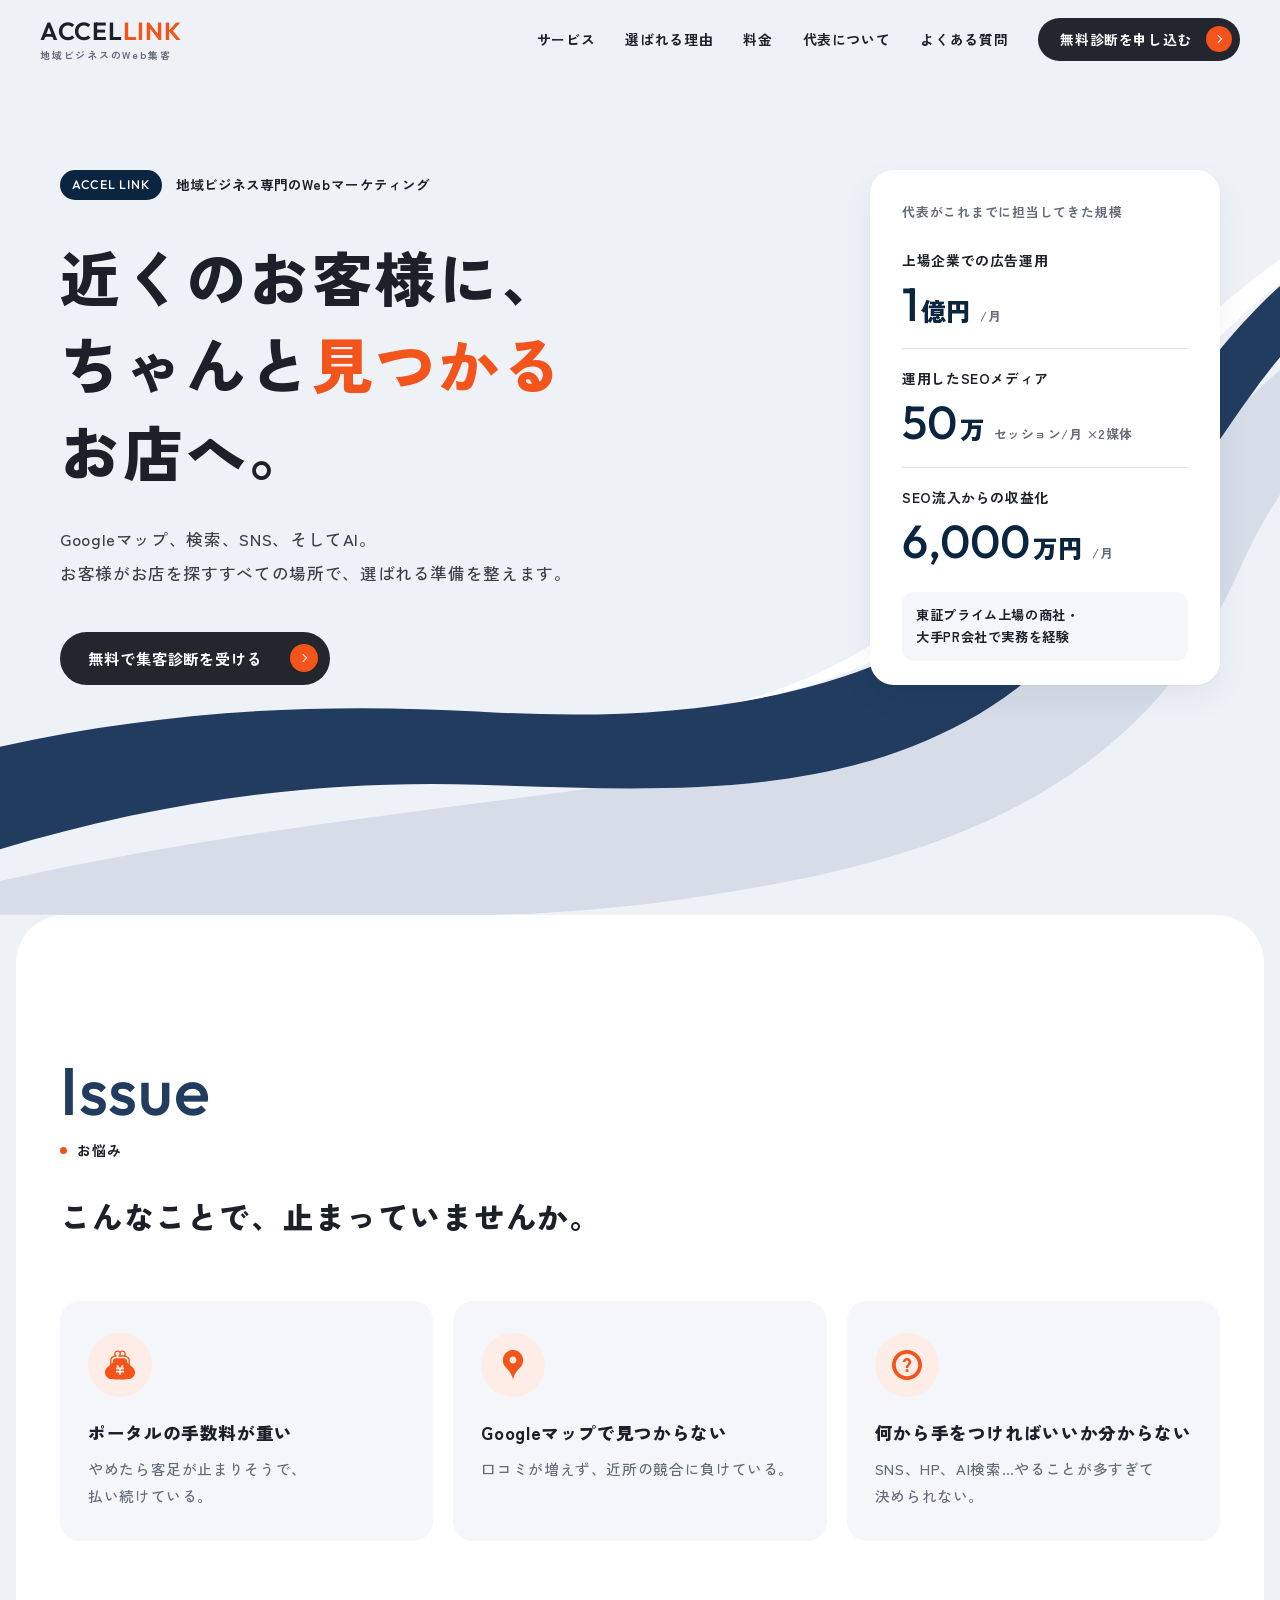
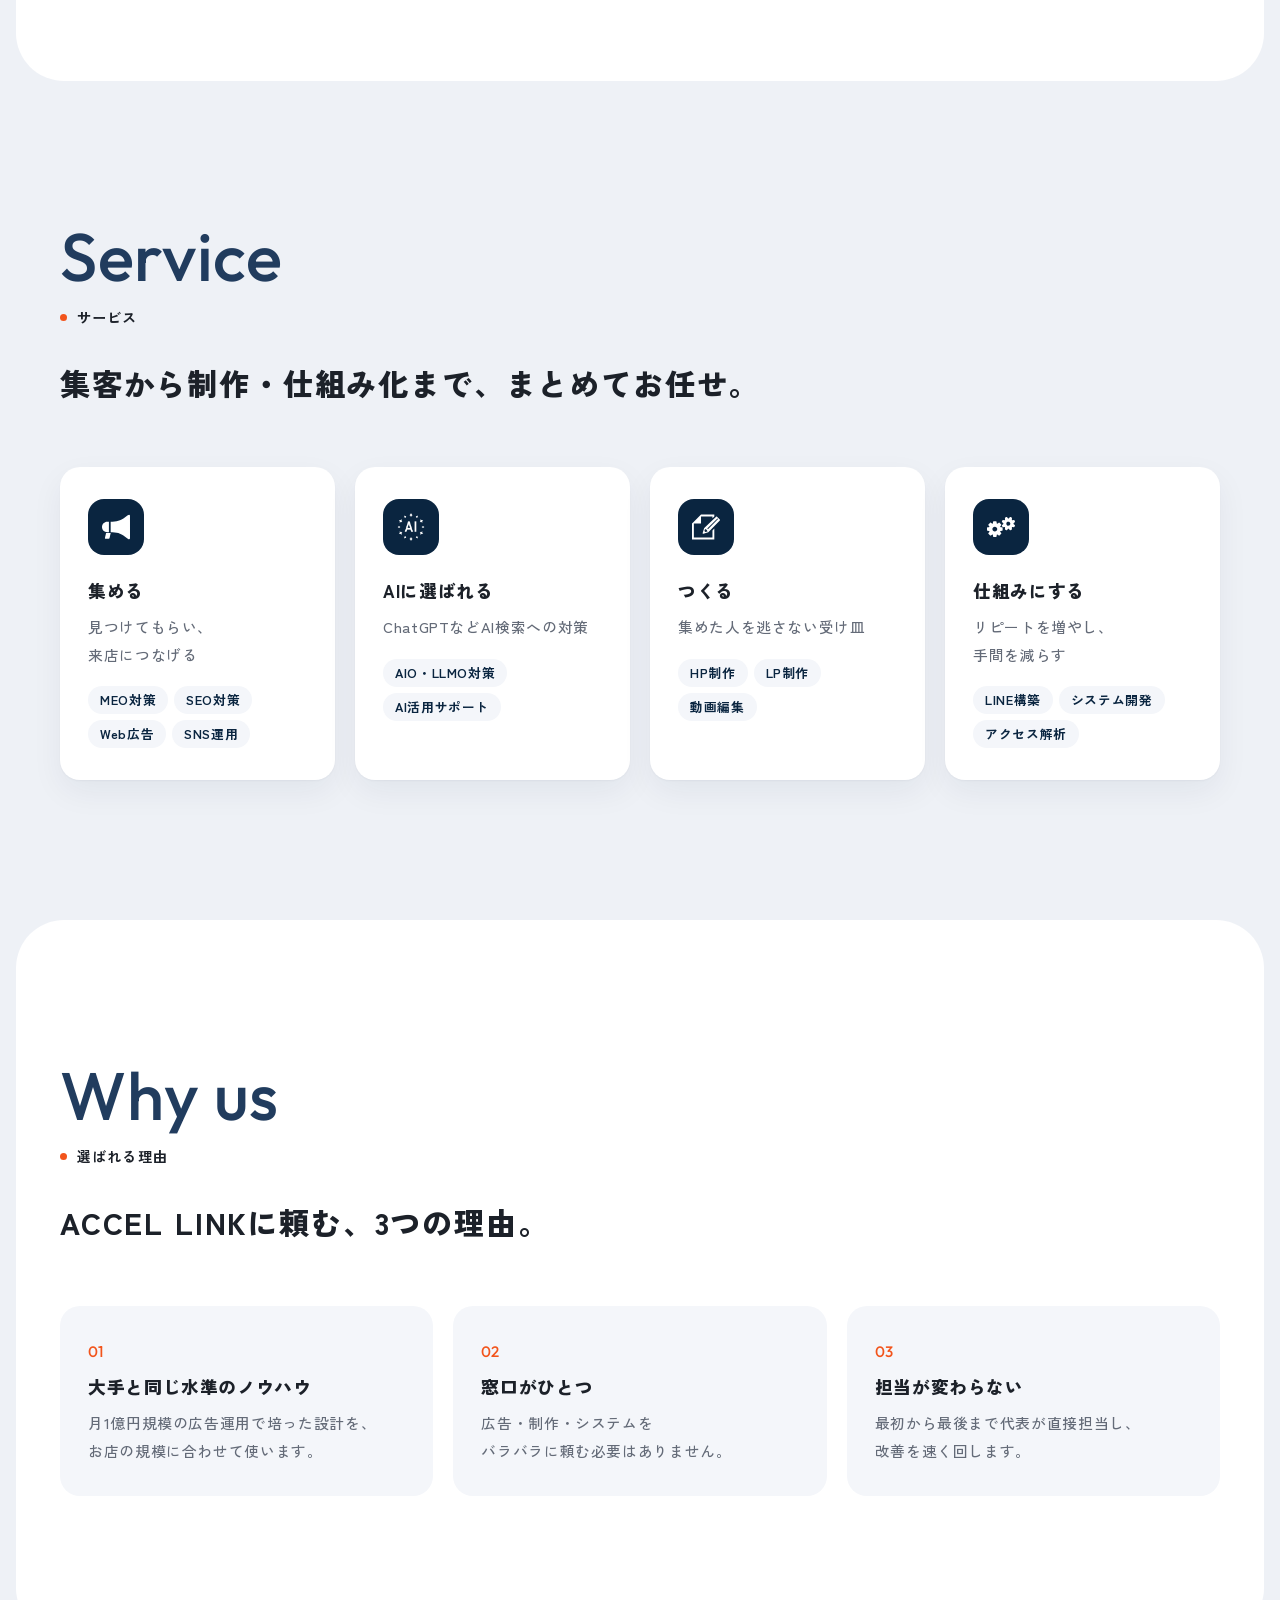
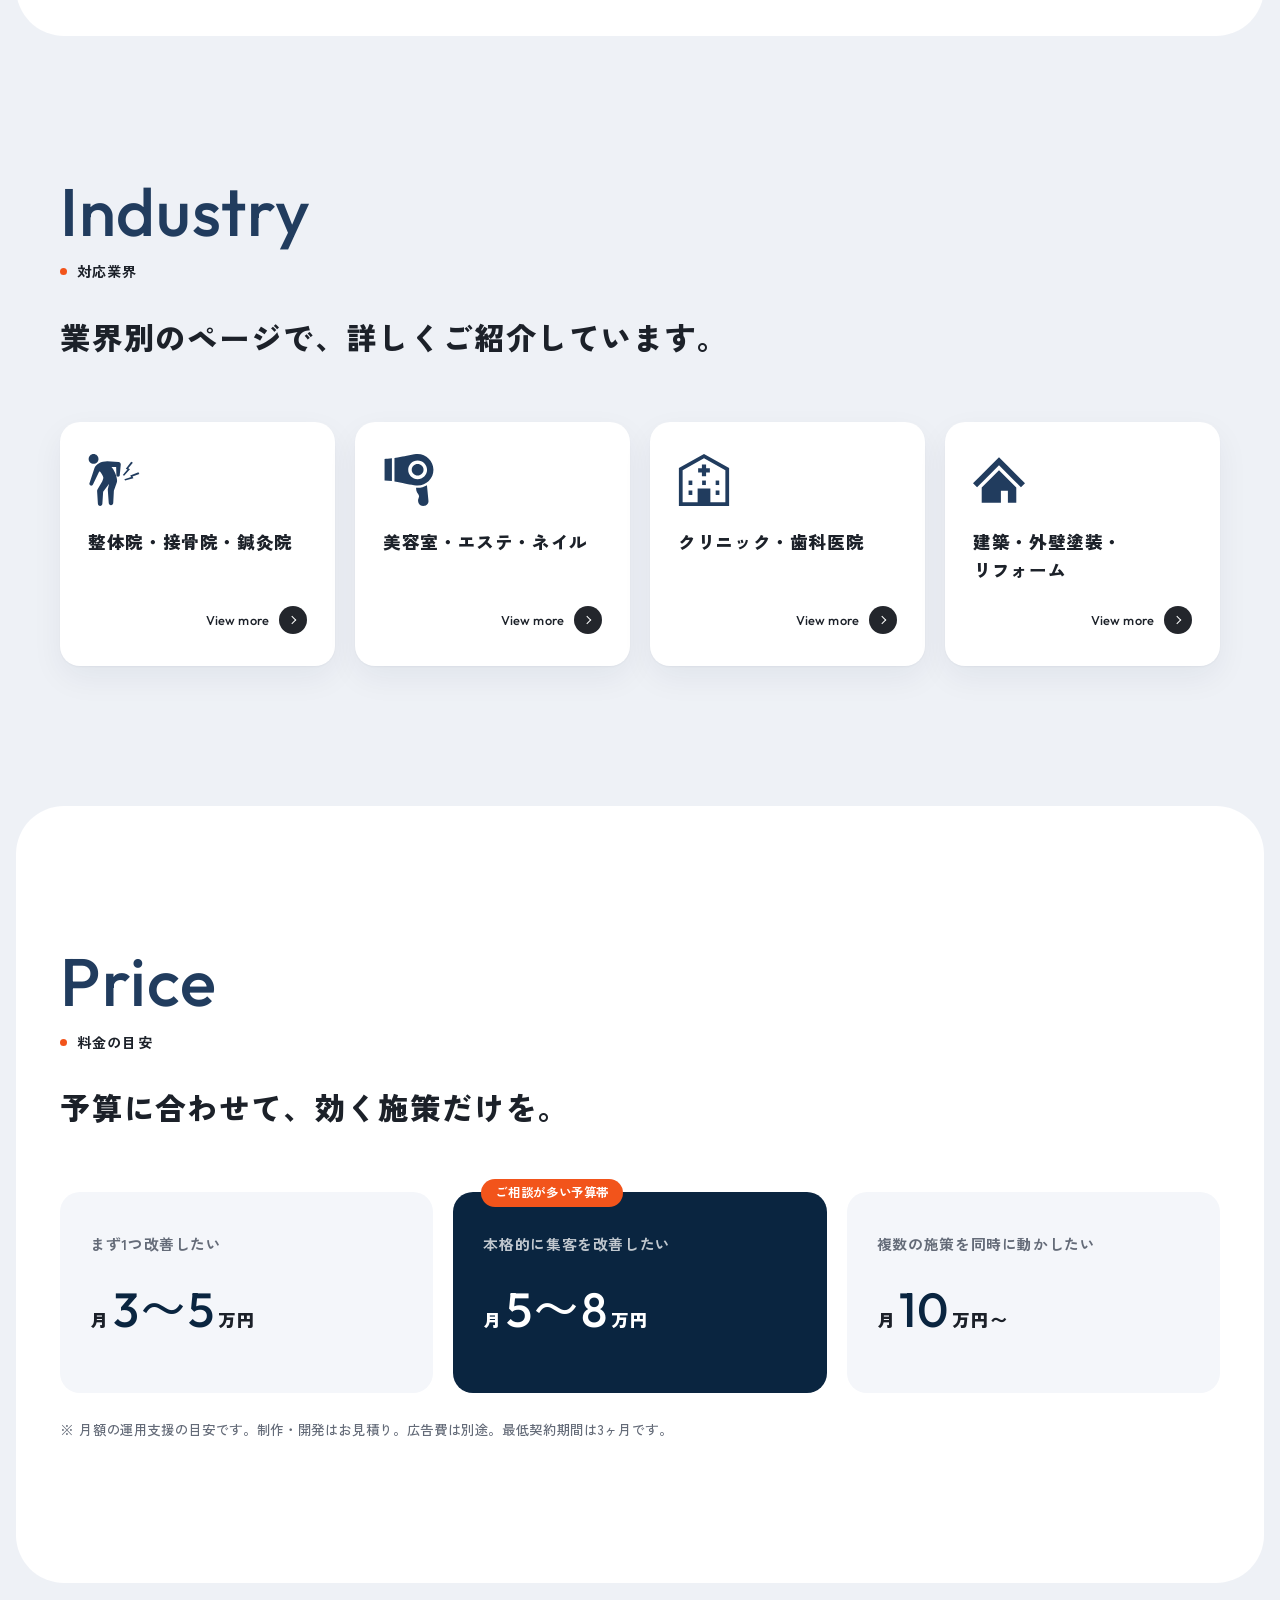
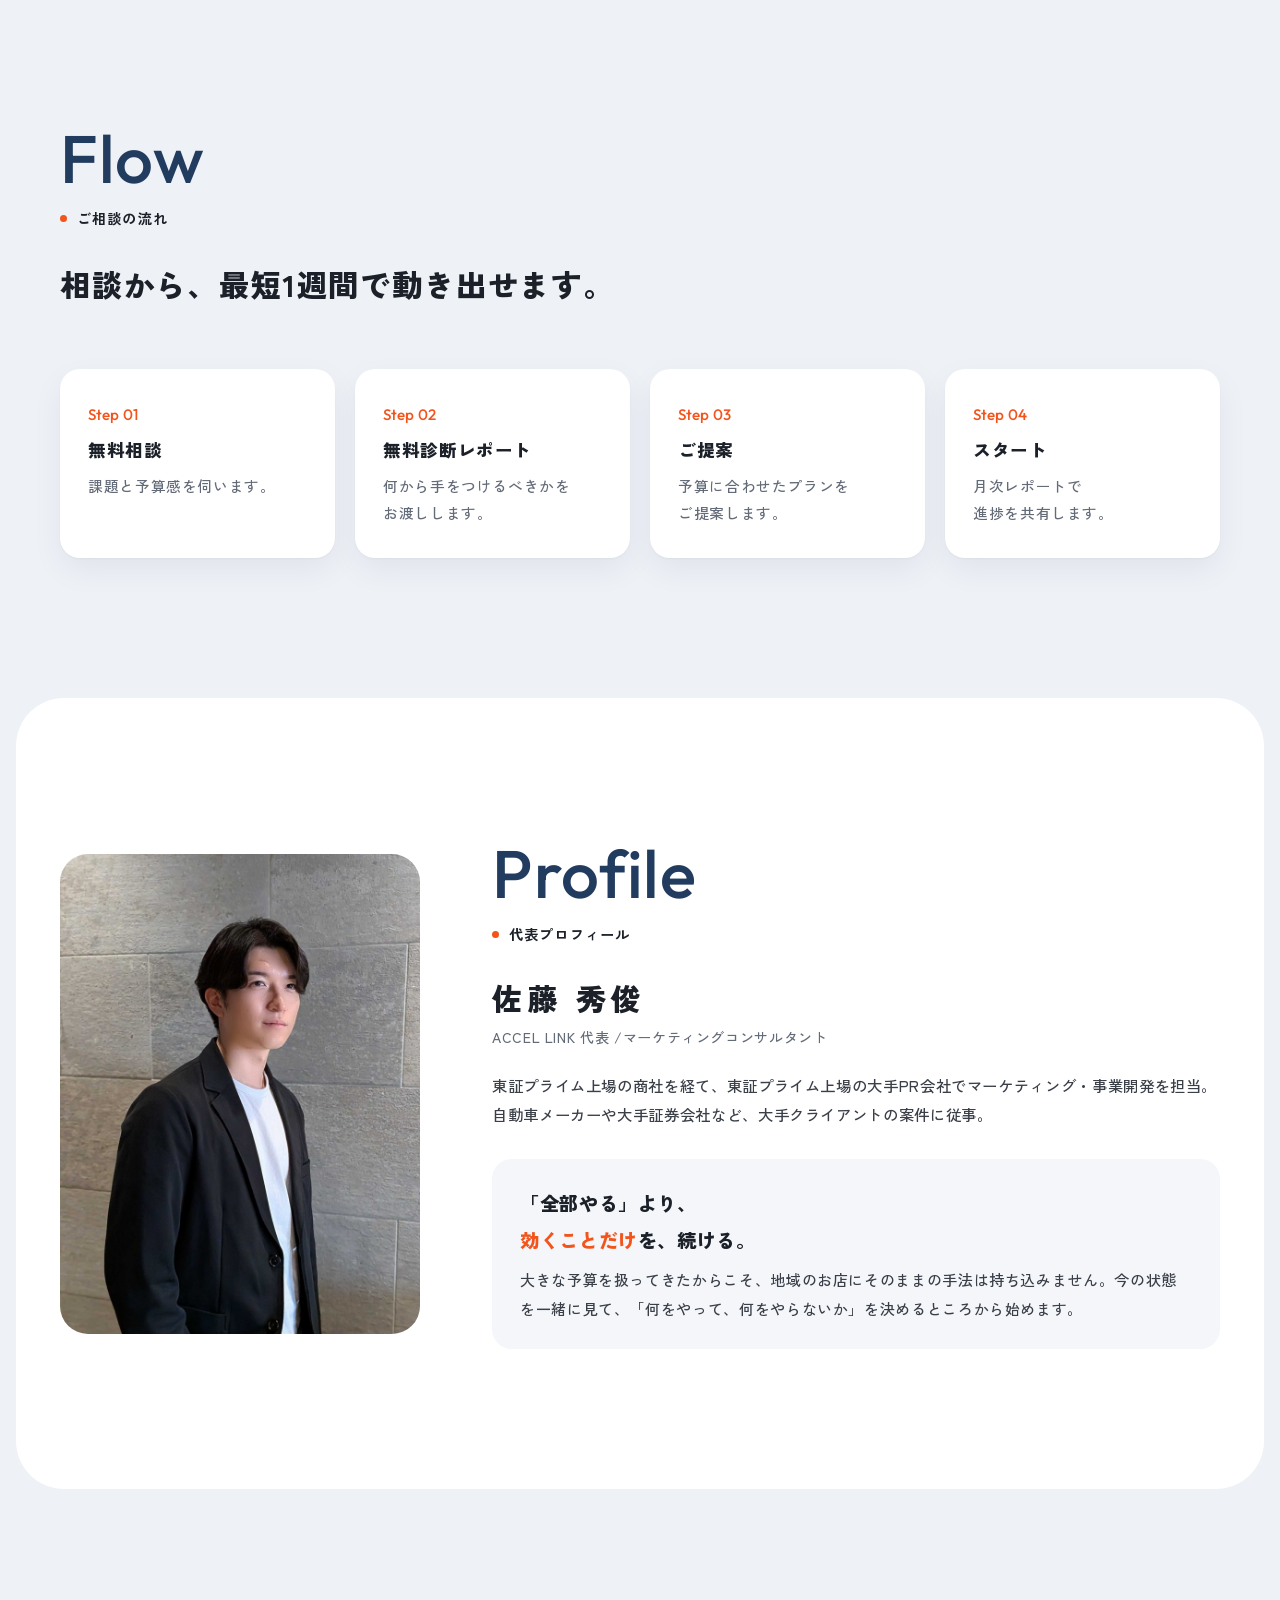
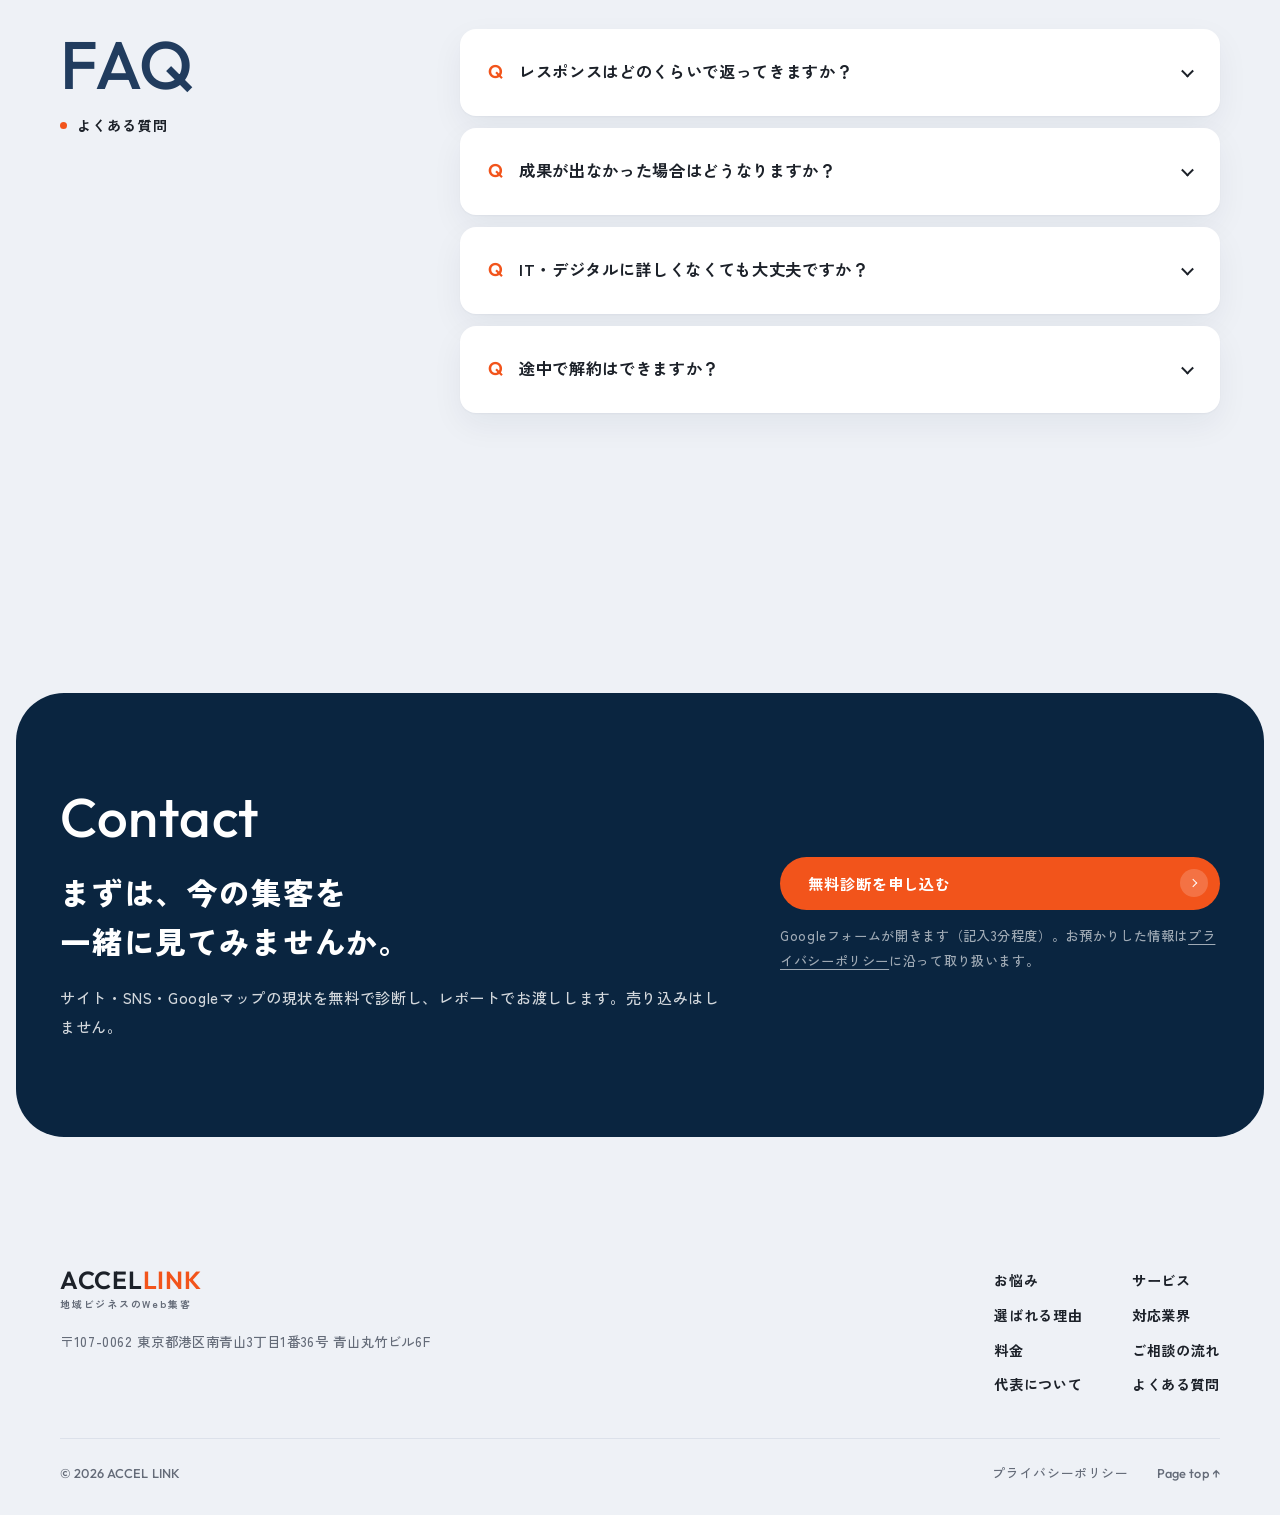
==== commit d118aebd: "見出し・カードの改行位置を調整（Safariで単語途中の改行を防止） Co-Authored-By: Claude Opus 5.5 <noreply@anthropic.com>" ====
--- a/index.html
+++ b/index.html
@@ -20,7 +20,7 @@
   <link rel="preconnect" href="https://fonts.googleapis.com">
   <link rel="preconnect" href="https://fonts.gstatic.com" crossorigin>
   <link href="https://fonts.googleapis.com/css2?family=Zen+Kaku+Gothic+New:wght@400;500;700;900&family=Outfit:wght@400;500;600&display=swap" rel="stylesheet">
-  <link rel="stylesheet" href="top.css?v=20261103k">
+  <link rel="stylesheet" href="top.css?v=20261103n">
   <!-- アクセス解析（GA4 / Microsoft Clarity）: IDを入れると有効になる。空のままなら何も読み込まない -->
   <script>
     (function () {
@@ -84,7 +84,7 @@
       <div class="hero__copy" data-reveal>
         <p class="hero__label"><span class="en">ACCEL LINK</span>地域ビジネス専門のWebマーケティング</p>
         <h1 class="hero__title">近くのお客様に、<br>ちゃんと<em>見つかる</em><br>お店へ。</h1>
-        <p class="hero__text">Googleマップ、検索、SNS、そしてAI。<br>お客様がお店を探すすべての場所で、選ばれる準備を整えます。</p>
+        <p class="hero__text">Googleマップ、検索、SNS、そしてAI。<br><span class="nb">お客様がお店を探す</span><span class="nb">すべての場所で、</span><span class="nb">選ばれる準備を</span><span class="nb">整えます。</span></p>
         <div class="hero__btns">
           <a href="https://forms.gle/tFz5SyBMukdLWGup6" target="_blank" rel="noopener noreferrer" class="btn btn--dark">無料で集客診断を受ける<i class="arrow arrow--accent" aria-hidden="true"></i></a>
         </div>
@@ -96,7 +96,7 @@
           <div><dt>運用したSEOメディア</dt><dd><span class="num en">50</span><span class="unit">万</span><small>セッション/月 ×2媒体</small></dd></div>
           <div><dt>SEO流入からの収益化</dt><dd><span class="num en">6,000</span><span class="unit">万円</span><small>/月</small></dd></div>
         </dl>
-        <p class="numbers__career">東証プライム上場の商社・大手PR会社で実務を経験</p>
+        <p class="numbers__career"><span class="nb">東証プライム上場の商社・</span><span class="nb">大手PR会社で実務を経験</span></p>
       </aside>
     </div>
   </section>
@@ -107,12 +107,12 @@
       <header class="head">
         <p class="head__en en">Issue</p>
         <p class="head__ja">お悩み</p>
-        <h2 class="head__title">こんなことで、止まっていませんか。</h2>
+        <h2 class="head__title"><span class="nb">こんなことで、</span><span class="nb">止まっていませんか。</span></h2>
       </header>
       <ul class="cards cards--3">
-        <li class="card" data-reveal><span class="ic-circle"><i class="ic" style="--ic:url(images/icons/wallet.svg)"></i></span><h3>ポータルの手数料が重い</h3><p>やめたら客足が止まりそうで、払い続けている。</p></li>
-        <li class="card" data-reveal><span class="ic-circle"><i class="ic" style="--ic:url(images/icons/map.svg)"></i></span><h3>Googleマップで見つからない</h3><p>口コミが増えず、近所の競合に負けている。</p></li>
-        <li class="card" data-reveal><span class="ic-circle"><i class="ic" style="--ic:url(images/icons/question.svg)"></i></span><h3>何から手をつければいいか分からない</h3><p>SNS、HP、AI検索…やることが多すぎて決められない。</p></li>
+        <li class="card" data-reveal><span class="ic-circle"><i class="ic" style="--ic:url(images/icons/wallet.svg)"></i></span><h3>ポータルの手数料が重い</h3><p><span class="nb">やめたら客足が</span><span class="nb">止まりそうで、</span><span class="nb">払い続けている。</span></p></li>
+        <li class="card" data-reveal><span class="ic-circle"><i class="ic" style="--ic:url(images/icons/map.svg)"></i></span><h3><span class="nb">Googleマップで</span><span class="nb">見つからない</span></h3><p><span class="nb">口コミが増えず、</span><span class="nb">近所の競合に</span><span class="nb">負けている。</span></p></li>
+        <li class="card" data-reveal><span class="ic-circle"><i class="ic" style="--ic:url(images/icons/question.svg)"></i></span><h3><span class="nb">何から手をつければ</span><span class="nb">いいか分からない</span></h3><p><span class="nb">SNS、HP、AI検索…</span><span class="nb">やることが多すぎて</span><span class="nb">決められない。</span></p></li>
       </ul>
     </div>
   </section>
@@ -123,31 +123,31 @@
       <header class="head">
         <p class="head__en en">Service</p>
         <p class="head__ja">サービス</p>
-        <h2 class="head__title">集客から制作・仕組み化まで、まとめてお任せ。</h2>
+        <h2 class="head__title"><span class="nb">集客から制作・</span><span class="nb">仕組み化まで、</span><span class="nb">まとめてお任せ。</span></h2>
       </header>
       <div class="cards cards--4">
         <article class="card card--white" data-reveal>
           <span class="ic-badge"><i class="ic" style="--ic:url(images/icons/megaphone.svg)"></i></span>
           <h3>集める</h3>
-          <p>見つけてもらい、来店につなげる</p>
+          <p><span class="nb">見つけてもらい、</span><span class="nb">来店につなげる</span></p>
           <ul class="chips"><li>MEO対策</li><li>SEO対策</li><li>Web広告</li><li>SNS運用</li></ul>
         </article>
         <article class="card card--white" data-reveal>
           <span class="ic-badge"><i class="ic" style="--ic:url(images/icons/ai.png)"></i></span>
           <h3>AIに選ばれる</h3>
-          <p>ChatGPTなどAI検索への対策</p>
+          <p><span class="nb">ChatGPTなど</span><span class="nb">AI検索への対策</span></p>
           <ul class="chips"><li>AIO・LLMO対策</li><li>AI活用サポート</li></ul>
         </article>
         <article class="card card--white" data-reveal>
           <span class="ic-badge"><i class="ic" style="--ic:url(images/icons/pen.svg)"></i></span>
           <h3>つくる</h3>
-          <p>集めた人を逃さない受け皿</p>
+          <p><span class="nb">集めた人を逃さない</span><span class="nb">受け皿</span></p>
           <ul class="chips"><li>HP制作</li><li>LP制作</li><li>動画編集</li></ul>
         </article>
         <article class="card card--white" data-reveal>
           <span class="ic-badge"><i class="ic" style="--ic:url(images/icons/gears.svg)"></i></span>
           <h3>仕組みにする</h3>
-          <p>リピートを増やし、手間を減らす</p>
+          <p><span class="nb">リピートを増やし、</span><span class="nb">手間を減らす</span></p>
           <ul class="chips"><li>LINE構築</li><li>システム開発</li><li>アクセス解析</li></ul>
         </article>
       </div>
@@ -160,12 +160,12 @@
       <header class="head">
         <p class="head__en en">Why us</p>
         <p class="head__ja">選ばれる理由</p>
-        <h2 class="head__title">ACCEL LINKに頼む、3つの理由。</h2>
+        <h2 class="head__title"><span class="nb">ACCEL LINKに頼む、</span><span class="nb">3つの理由。</span></h2>
       </header>
       <ol class="cards cards--3">
-        <li class="card" data-reveal><p class="card__no en">01</p><h3>大手と同じ水準のノウハウ</h3><p>月1億円規模の広告運用で培った設計を、お店の規模に合わせて使います。</p></li>
-        <li class="card" data-reveal><p class="card__no en">02</p><h3>窓口がひとつ</h3><p>広告・制作・システムをバラバラに頼む必要はありません。</p></li>
-        <li class="card" data-reveal><p class="card__no en">03</p><h3>担当が変わらない</h3><p>最初から最後まで代表が直接担当し、改善を速く回します。</p></li>
+        <li class="card" data-reveal><p class="card__no en">01</p><h3><span class="nb">大手と同じ水準の</span><span class="nb">ノウハウ</span></h3><p><span class="nb">月1億円規模の広告運用で培った設計を、</span><span class="nb">お店の規模に合わせて使います。</span></p></li>
+        <li class="card" data-reveal><p class="card__no en">02</p><h3>窓口がひとつ</h3><p><span class="nb">広告・制作・システムを</span><span class="nb">バラバラに頼む必要は</span><span class="nb">ありません。</span></p></li>
+        <li class="card" data-reveal><p class="card__no en">03</p><h3>担当が変わらない</h3><p><span class="nb">最初から最後まで代表が直接担当し、</span><span class="nb">改善を速く回します。</span></p></li>
       </ol>
     </div>
   </section>
@@ -176,13 +176,13 @@
       <header class="head">
         <p class="head__en en">Industry</p>
         <p class="head__ja">対応業界</p>
-        <h2 class="head__title">業界別のページで、詳しくご紹介しています。</h2>
+        <h2 class="head__title"><span class="nb">業界別のページで、</span><span class="nb">詳しく</span><span class="nb">ご紹介しています。</span></h2>
       </header>
       <div class="cards cards--4">
-        <a href="seitai/index.html" class="card card--white card--link" data-reveal><i class="ic ind__ic" style="--ic:url(images/icons/seitai.svg)"></i><h3>整体院・接骨院・鍼灸院</h3><span class="more en">View more<i class="arrow" aria-hidden="true"></i></span></a>
-        <a href="salon/index.html" class="card card--white card--link" data-reveal><i class="ic ind__ic" style="--ic:url(images/icons/salon.svg)"></i><h3>美容室・エステ・ネイル</h3><span class="more en">View more<i class="arrow" aria-hidden="true"></i></span></a>
-        <a href="clinic/index.html" class="card card--white card--link" data-reveal><i class="ic ind__ic" style="--ic:url(images/icons/clinic.svg)"></i><h3>クリニック・歯科医院</h3><span class="more en">View more<i class="arrow" aria-hidden="true"></i></span></a>
-        <a href="construction/index.html" class="card card--white card--link" data-reveal><i class="ic ind__ic" style="--ic:url(images/icons/house.svg)"></i><h3>建築・外壁塗装・リフォーム</h3><span class="more en">View more<i class="arrow" aria-hidden="true"></i></span></a>
+        <a href="seitai/index.html" class="card card--white card--link" data-reveal><i class="ic ind__ic" style="--ic:url(images/icons/seitai.svg)"></i><h3><span class="nb">整体院・</span><span class="nb">接骨院・</span><span class="nb">鍼灸院</span></h3><span class="more en">View more<i class="arrow" aria-hidden="true"></i></span></a>
+        <a href="salon/index.html" class="card card--white card--link" data-reveal><i class="ic ind__ic" style="--ic:url(images/icons/salon.svg)"></i><h3><span class="nb">美容室・</span><span class="nb">エステ・</span><span class="nb">ネイル</span></h3><span class="more en">View more<i class="arrow" aria-hidden="true"></i></span></a>
+        <a href="clinic/index.html" class="card card--white card--link" data-reveal><i class="ic ind__ic" style="--ic:url(images/icons/clinic.svg)"></i><h3><span class="nb">クリニック・</span><span class="nb">歯科医院</span></h3><span class="more en">View more<i class="arrow" aria-hidden="true"></i></span></a>
+        <a href="construction/index.html" class="card card--white card--link" data-reveal><i class="ic ind__ic" style="--ic:url(images/icons/house.svg)"></i><h3><span class="nb">建築・</span><span class="nb">外壁塗装・</span><span class="nb">リフォーム</span></h3><span class="more en">View more<i class="arrow" aria-hidden="true"></i></span></a>
       </div>
     </div>
   </section>
@@ -193,7 +193,7 @@
       <header class="head">
         <p class="head__en en">Price</p>
         <p class="head__ja">料金の目安</p>
-        <h2 class="head__title">予算に合わせて、効く施策だけを。</h2>
+        <h2 class="head__title"><span class="nb">予算に合わせて、</span><span class="nb">効く施策だけを。</span></h2>
       </header>
       <div class="cards cards--3">
         <div class="card price" data-reveal>
@@ -202,11 +202,11 @@
         </div>
         <div class="card price price--pop" data-reveal>
           <p class="price__badge">ご相談が多い予算帯</p>
-          <p class="price__target">本格的に集客を改善したい</p>
+          <p class="price__target"><span class="nb">本格的に</span><span class="nb">集客を改善したい</span></p>
           <p class="price__val">月<span class="en">5〜8</span>万円</p>
         </div>
         <div class="card price" data-reveal>
-          <p class="price__target">複数の施策を同時に動かしたい</p>
+          <p class="price__target"><span class="nb">複数の施策を</span><span class="nb">同時に動かしたい</span></p>
           <p class="price__val">月<span class="en">10</span>万円〜</p>
         </div>
       </div>
@@ -220,13 +220,13 @@
       <header class="head">
         <p class="head__en en">Flow</p>
         <p class="head__ja">ご相談の流れ</p>
-        <h2 class="head__title">相談から、最短1週間で動き出せます。</h2>
+        <h2 class="head__title"><span class="nb">相談から、</span><span class="nb">最短1週間で</span><span class="nb">動き出せます。</span></h2>
       </header>
       <ol class="cards cards--4">
         <li class="card card--white" data-reveal><p class="card__no en">Step 01</p><h3>無料相談</h3><p>課題と予算感を伺います。</p></li>
-        <li class="card card--white" data-reveal><p class="card__no en">Step 02</p><h3>無料診断レポート</h3><p>何から手をつけるべきかをお渡しします。</p></li>
-        <li class="card card--white" data-reveal><p class="card__no en">Step 03</p><h3>ご提案</h3><p>予算に合わせたプランをご提案します。</p></li>
-        <li class="card card--white" data-reveal><p class="card__no en">Step 04</p><h3>スタート</h3><p>月次レポートで進捗を共有します。</p></li>
+        <li class="card card--white" data-reveal><p class="card__no en">Step 02</p><h3>無料診断レポート</h3><p><span class="nb">何から手をつけるべきかを</span><span class="nb">お渡しします。</span></p></li>
+        <li class="card card--white" data-reveal><p class="card__no en">Step 03</p><h3>ご提案</h3><p><span class="nb">予算に合わせたプランを</span><span class="nb">ご提案します。</span></p></li>
+        <li class="card card--white" data-reveal><p class="card__no en">Step 04</p><h3>スタート</h3><p><span class="nb">月次レポートで</span><span class="nb">進捗を共有します。</span></p></li>
       </ol>
     </div>
   </section>
@@ -241,10 +241,10 @@
         <p class="head__en en">Profile</p>
         <p class="head__ja">代表プロフィール</p>
         <p class="profile__name">佐藤 秀俊</p>
-        <p class="profile__role">ACCEL LINK 代表 / マーケティングコンサルタント</p>
+        <p class="profile__role"><span class="nb">ACCEL LINK 代表 /</span><span class="nb">マーケティングコンサルタント</span></p>
         <p class="profile__career">東証プライム上場の商社を経て、東証プライム上場の大手PR会社でマーケティング・事業開発を担当。自動車メーカーや大手証券会社など、大手クライアントの案件に従事。</p>
         <blockquote class="profile__msg">
-          <p class="profile__quote">「全部やる」より、<em>効くことだけ</em>を、続ける。</p>
+          <p class="profile__quote">「全部やる」より、<br><span class="nb"><em>効くことだけ</em>を、</span><span class="nb">続ける。</span></p>
           <p>大きな予算を扱ってきたからこそ、地域のお店にそのままの手法は持ち込みません。今の状態を一緒に見て、「何をやって、何をやらないか」を決めるところから始めます。</p>
         </blockquote>
       </div>
@@ -260,19 +260,19 @@
       </header>
       <div class="faq-list">
         <div class="faq-item">
-          <button class="faq-q" aria-expanded="false"><span class="en">Q</span>レスポンスはどのくらいで返ってきますか？</button>
+          <button class="faq-q" aria-expanded="false"><span class="en">Q</span><span><span class="nb">レスポンスは</span><span class="nb">どのくらいで</span><span class="nb">返ってきますか？</span></span></button>
           <div class="faq-a"><p>通常、24時間以内にお返しします。月次レポートや定例MTGはあらかじめ日程を決めて進めます。</p></div>
         </div>
         <div class="faq-item">
-          <button class="faq-q" aria-expanded="false"><span class="en">Q</span>成果が出なかった場合はどうなりますか？</button>
+          <button class="faq-q" aria-expanded="false"><span class="en">Q</span><span><span class="nb">成果が出なかった場合は</span><span class="nb">どうなりますか？</span></span></button>
           <div class="faq-a"><p>成果保証はしておりません。数字の変化を毎月お伝えし、効果が薄い施策はすぐ方向転換します。3ヶ月の時点で改めて方針をすり合わせます。</p></div>
         </div>
         <div class="faq-item">
-          <button class="faq-q" aria-expanded="false"><span class="en">Q</span>IT・デジタルに詳しくなくても大丈夫ですか？</button>
+          <button class="faq-q" aria-expanded="false"><span class="en">Q</span><span><span class="nb">IT・デジタルに</span><span class="nb">詳しくなくても</span><span class="nb">大丈夫ですか？</span></span></button>
           <div class="faq-a"><p>はい、問題ありません。専門用語を使わず、何をなぜやるのかを説明しながら進めます。</p></div>
         </div>
         <div class="faq-item">
-          <button class="faq-q" aria-expanded="false"><span class="en">Q</span>途中で解約はできますか？</button>
+          <button class="faq-q" aria-expanded="false"><span class="en">Q</span><span><span class="nb">途中で解約は</span><span class="nb">できますか？</span></span></button>
           <div class="faq-a"><p>最低契約期間は3ヶ月です。それ以降は前月末までのご連絡で、翌月末に終了できます。</p></div>
         </div>
       </div>
@@ -284,7 +284,7 @@
     <div class="cta__inner" data-reveal>
       <div class="cta__text">
         <p class="head__en en">Contact</p>
-        <h2>まずは、今の集客を<br>一緒に見てみませんか。</h2>
+        <h2><span class="nb">まずは、</span><span class="nb">今の集客を</span><br><span class="nb">一緒に</span><span class="nb">見てみませんか。</span></h2>
         <p>サイト・SNS・Googleマップの現状を無料で診断し、レポートでお渡しします。売り込みはしません。</p>
       </div>
       <div class="cta__btns">
@@ -301,7 +301,7 @@
     <div class="wrap footer__inner">
       <div>
         <a href="#" class="logo"><span class="logo__main">ACCEL<span>LINK</span></span><span class="logo__sub">地域ビジネスのWeb集客</span></a>
-        <p class="footer__address">〒107-0062 東京都港区南青山3丁目1番36号 青山丸竹ビル6F</p>
+        <p class="footer__address"><span class="nb">〒107-0062</span> <span class="nb">東京都港区南青山3丁目1番36号</span> <span class="nb">青山丸竹ビル6F</span></p>
       </div>
       <nav class="footer__nav" aria-label="フッターメニュー">
         <a href="#issue">お悩み</a><a href="#service">サービス</a><a href="#reason">選ばれる理由</a><a href="#industry">対応業界</a><a href="#price">料金</a><a href="#flow">ご相談の流れ</a><a href="#profile">代表について</a><a href="#faq">よくある質問</a>
@@ -313,6 +313,6 @@
     </div>
   </footer>
 
-  <script src="script.js?v=20261103k"></script>
+  <script src="script.js?v=20261103n"></script>
 </body>
 </html>
--- a/top.css
+++ b/top.css
@@ -51,6 +51,7 @@
 .wrap { width: var(--wrap); margin: 0 auto; }
 h1, h2, h3, h4, .head__lead, .hero__text { word-break: auto-phrase; }
 p, dd, li { text-wrap: pretty; }
+.nb { display: inline-block; max-width: 100%; }  /* 言葉の途中で改行させない（Safari対策） */
 
 /* ---------------------------------------------- アイコン（素材をマスクにして色を揃える） */
 .ic {
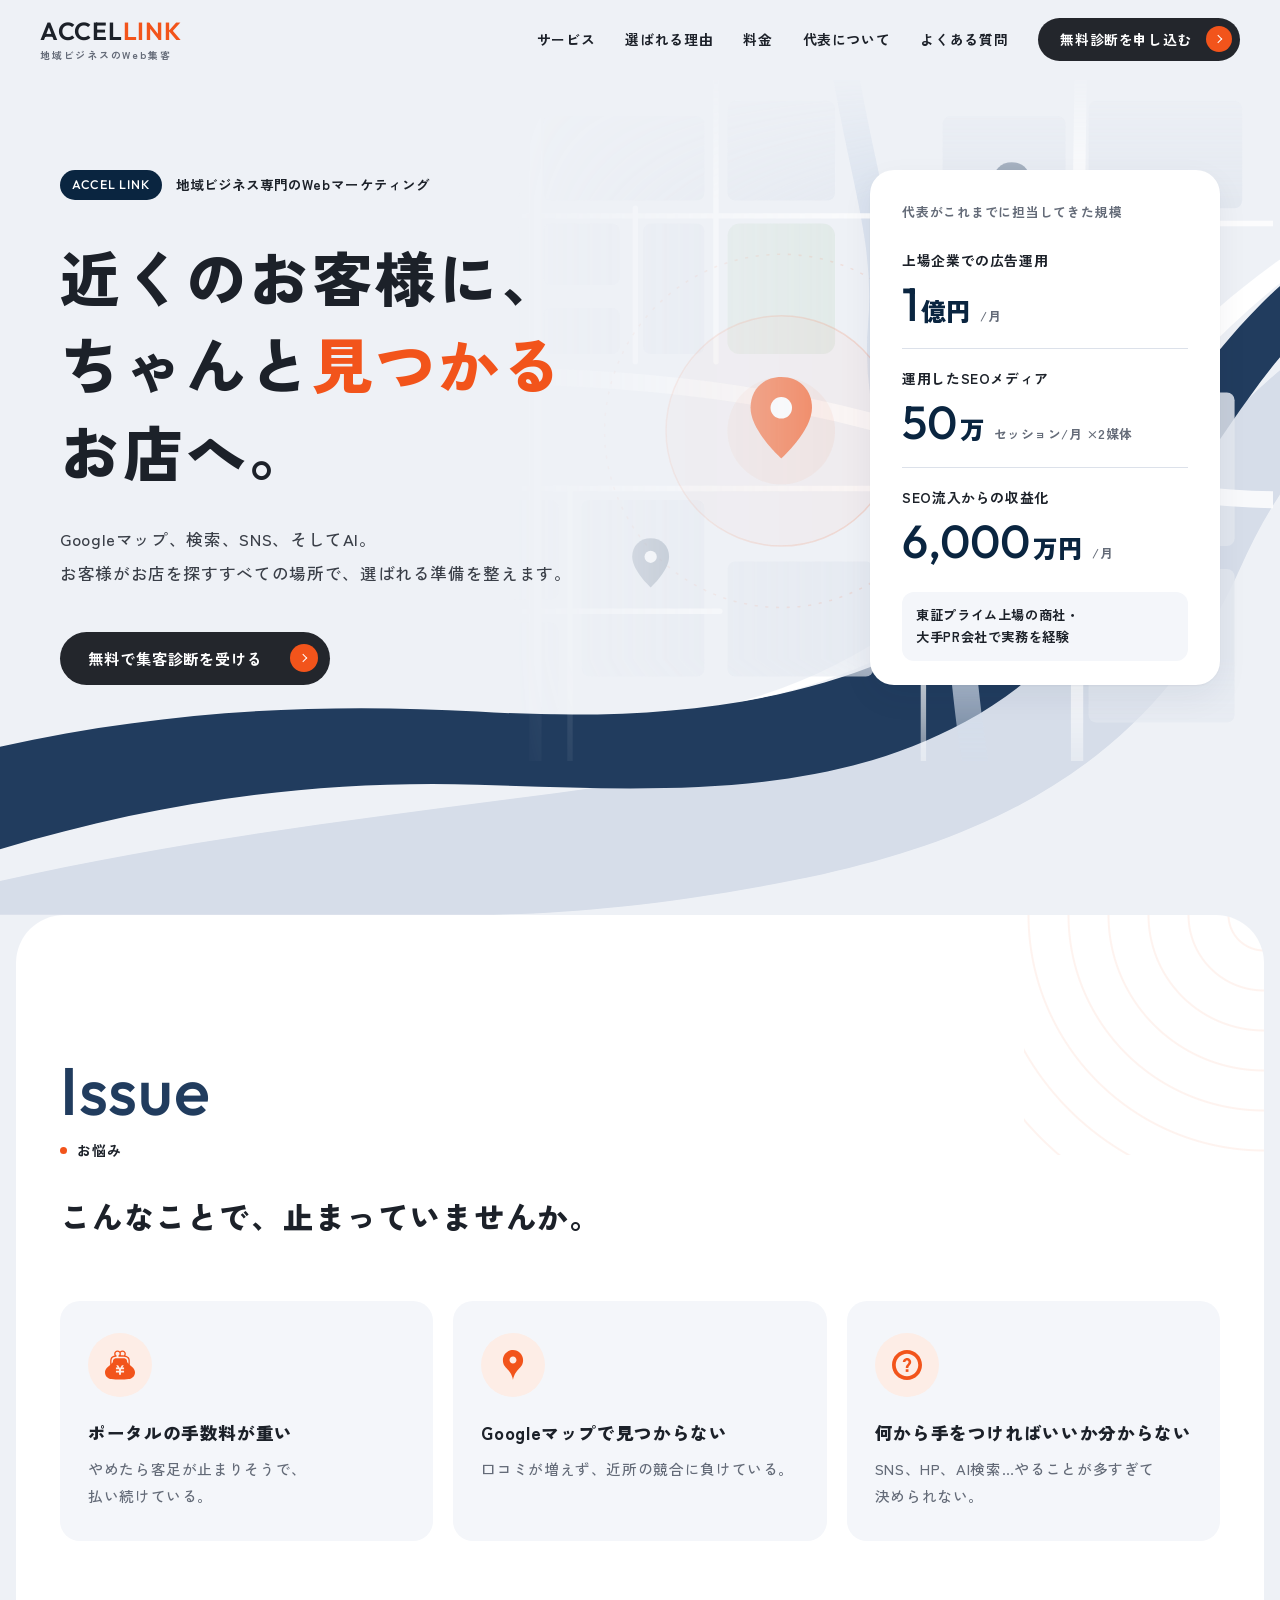
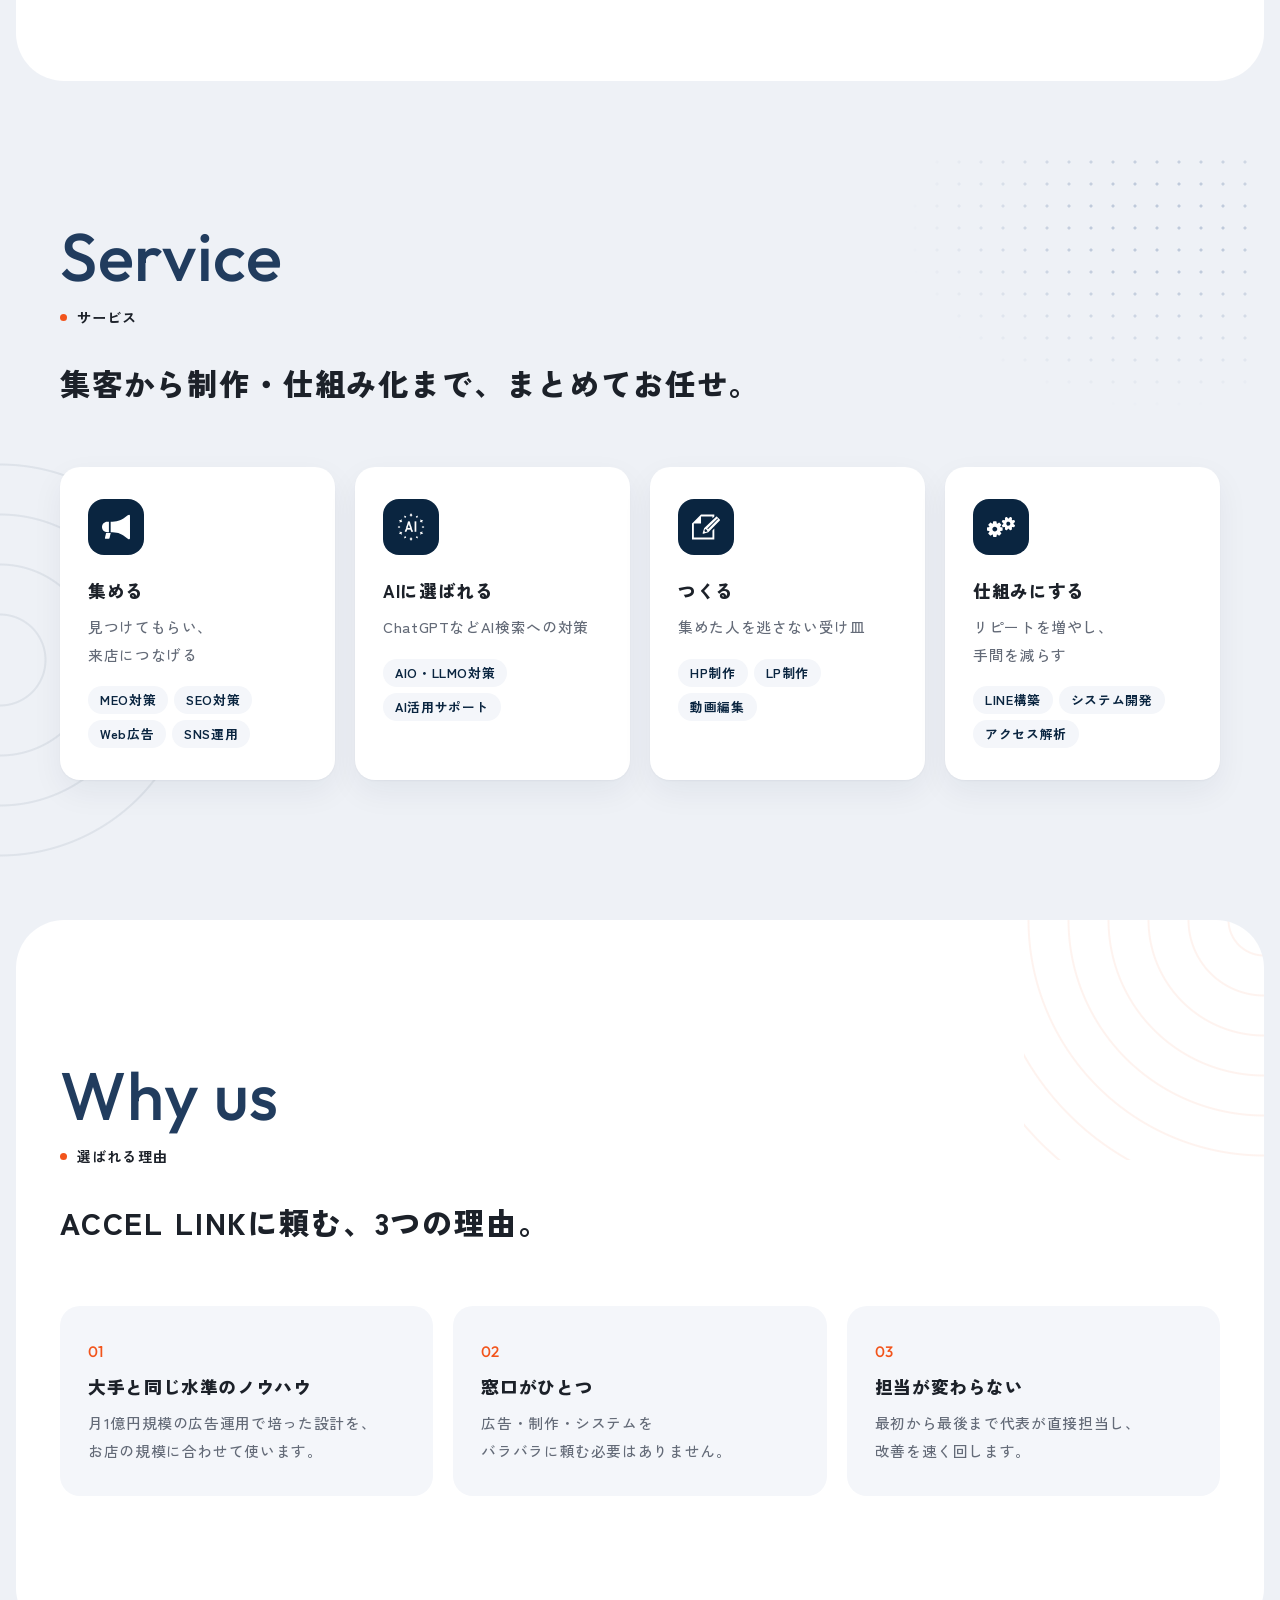
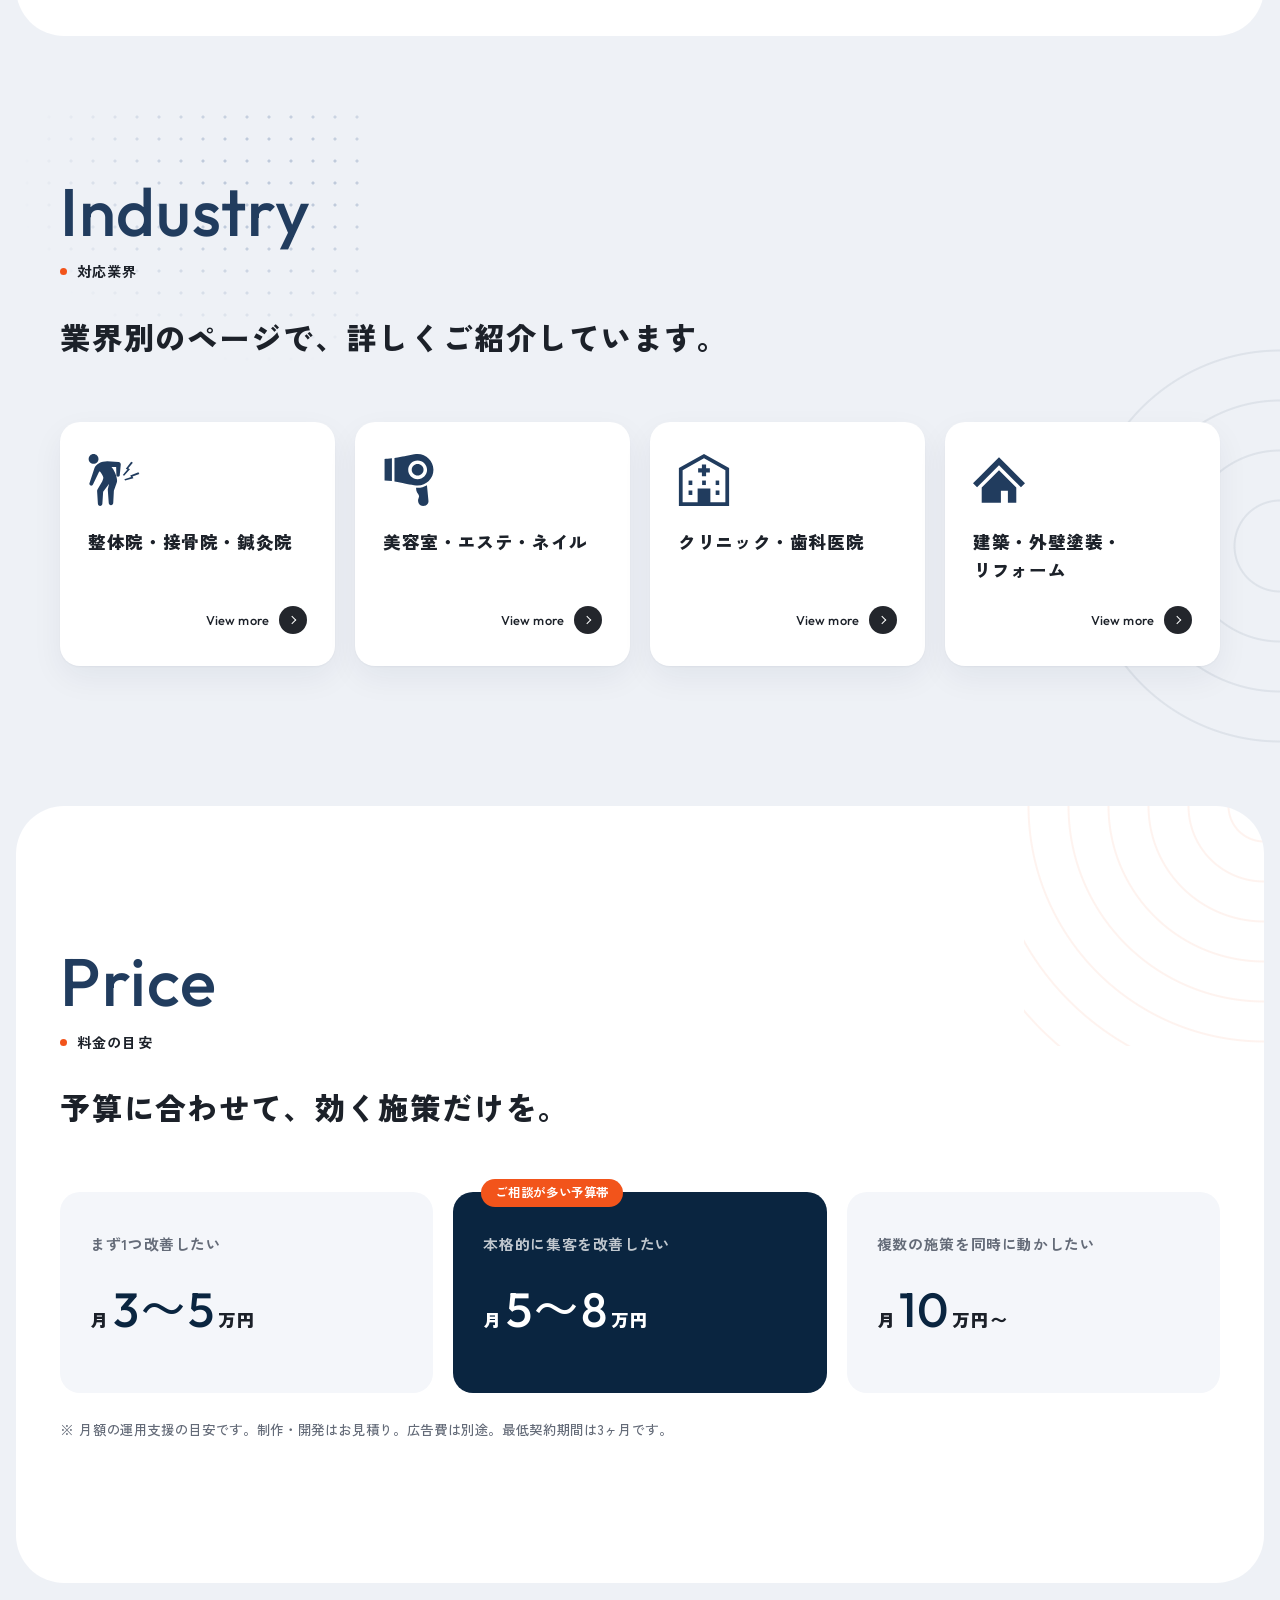
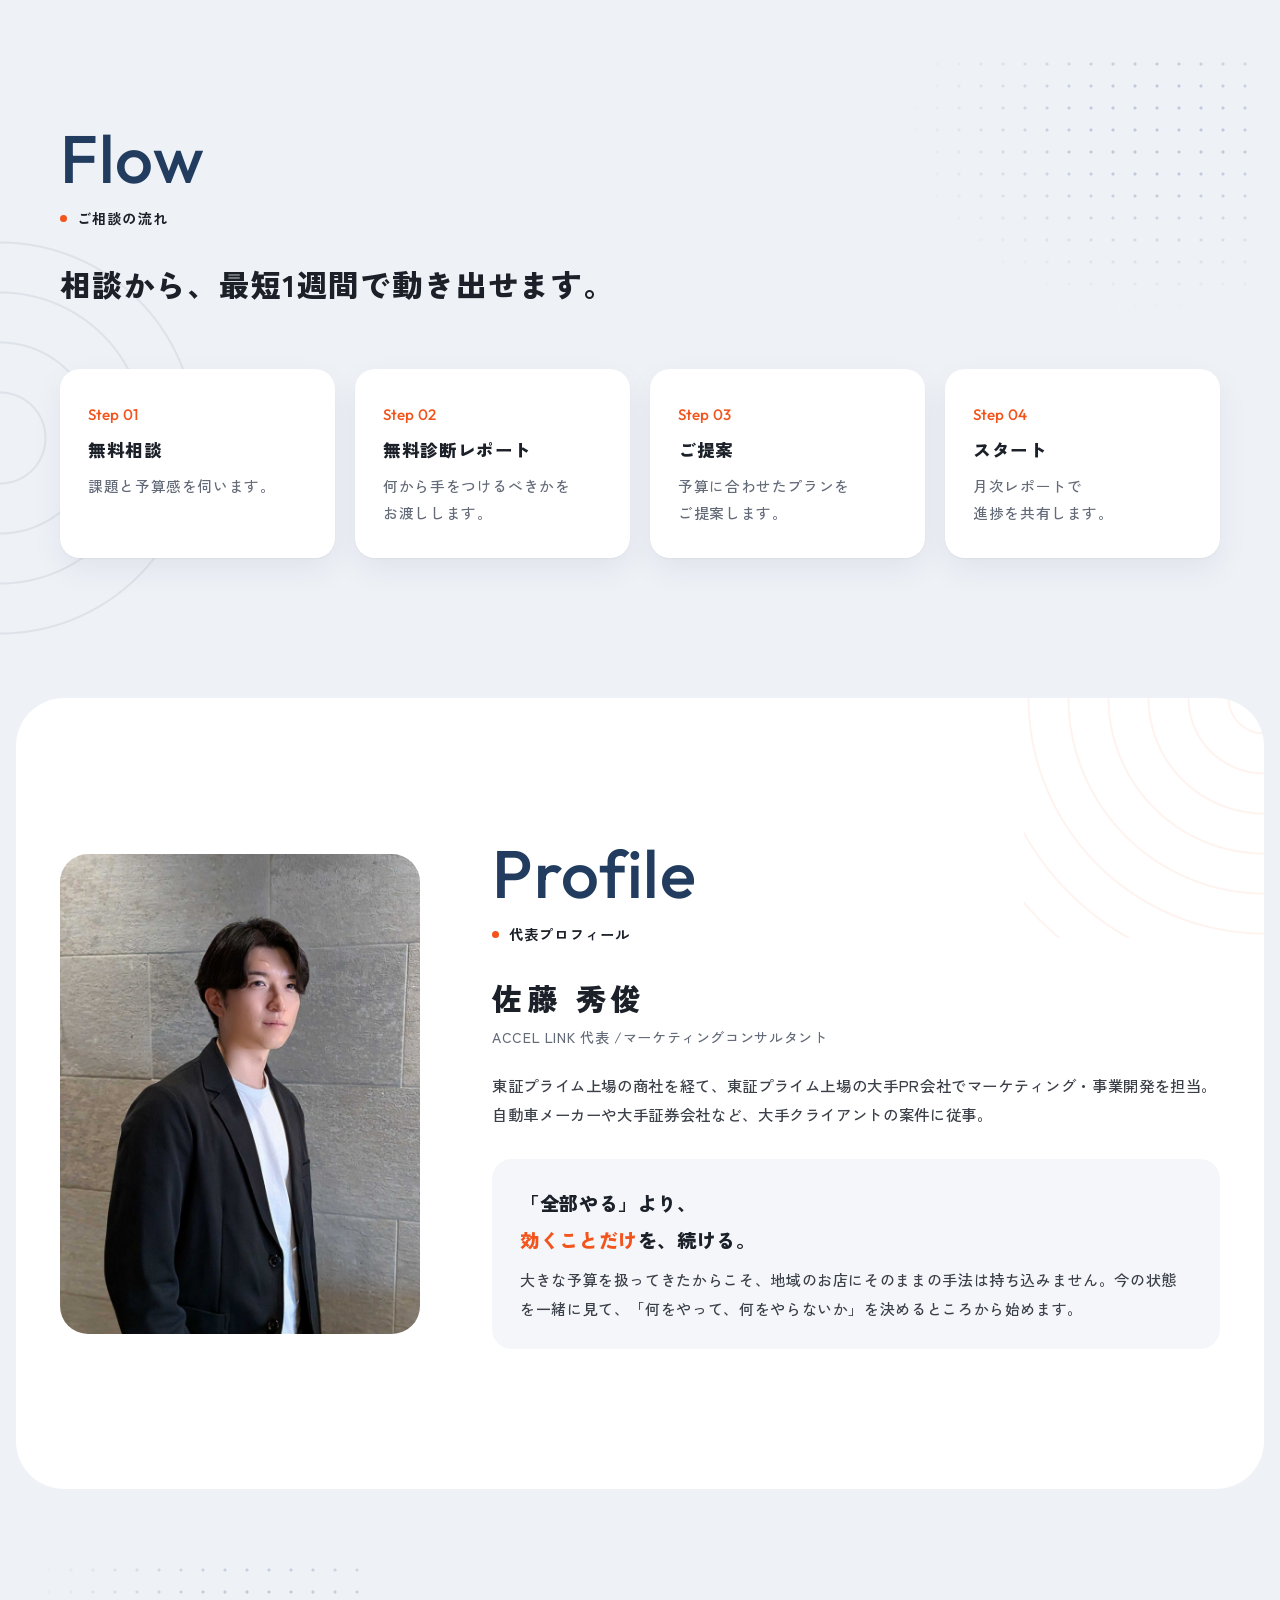
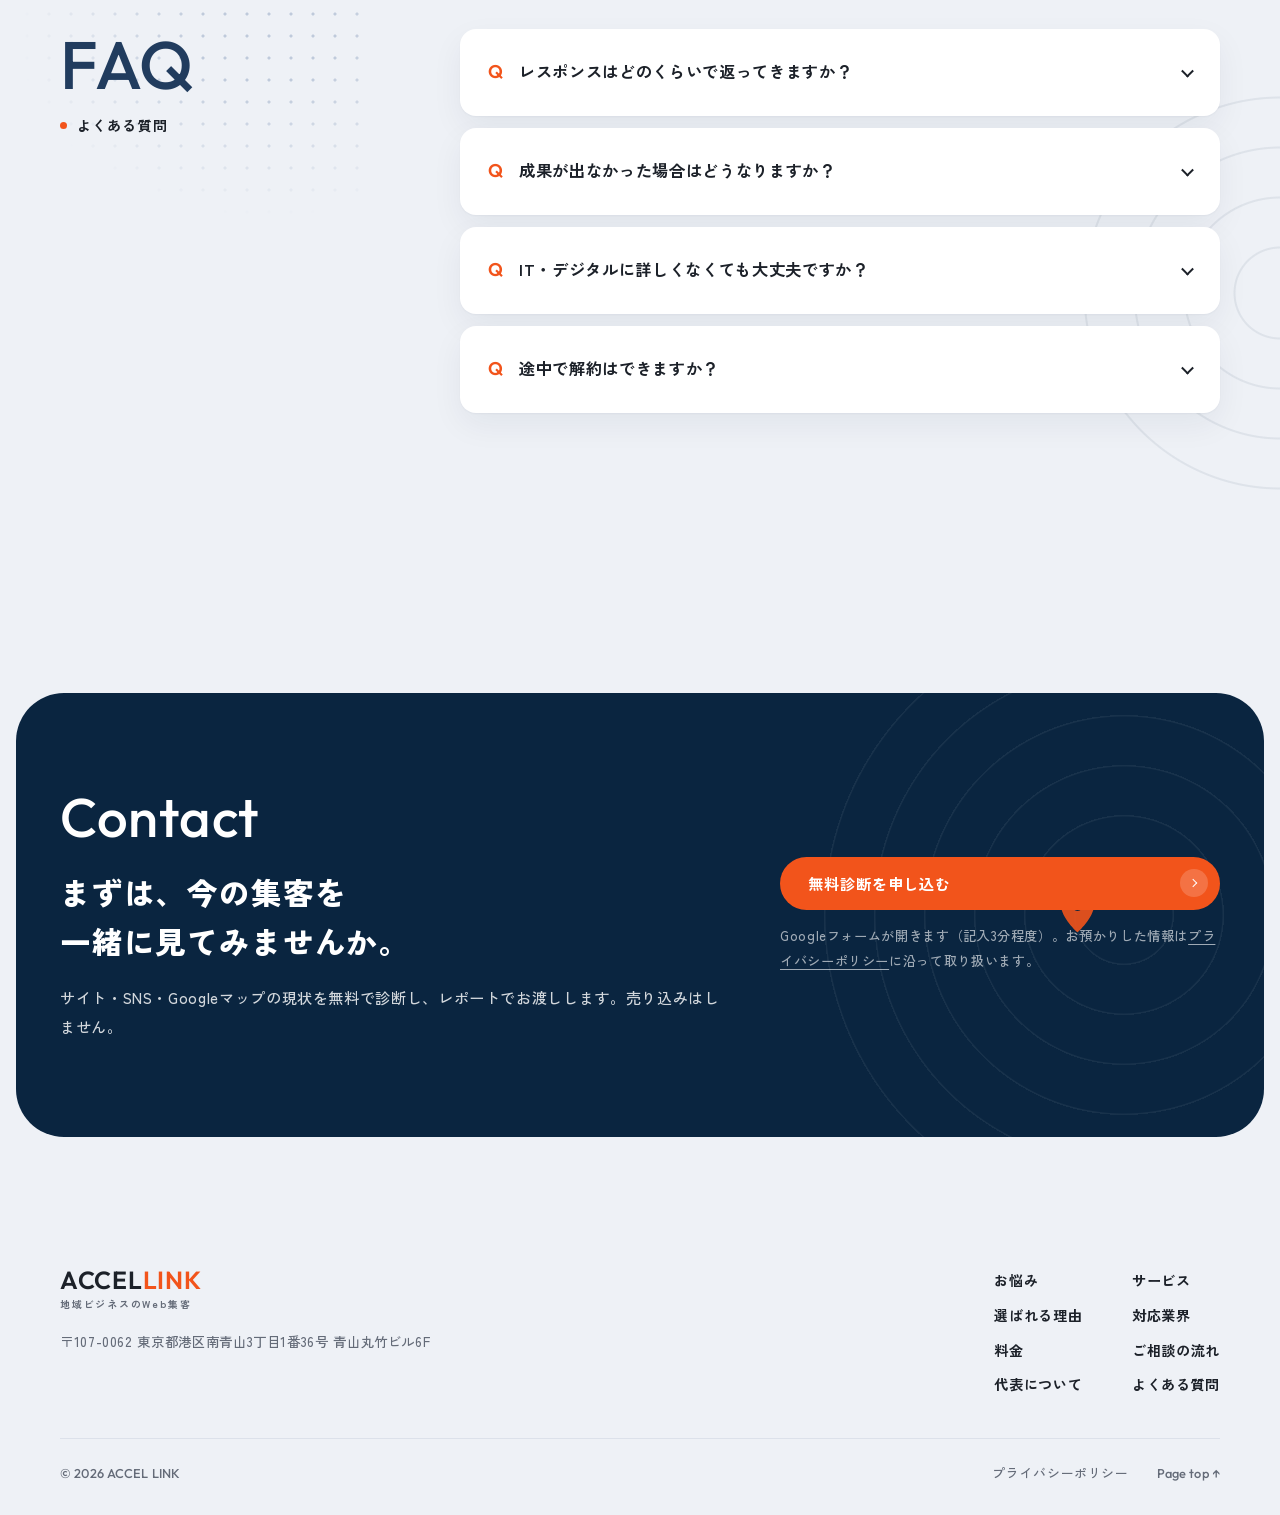
==== commit 88b1f94e: "業界ページを新デザインに刷新、スマホ表示を最適化し背景モチーフを追加 - 整体・サロン・クリニック・建築の4ページをトップと同じデザインで作り直し（根拠のない数値は削除） - スマホ: 実績の3列化、" ====
--- a/index.html
+++ b/index.html
@@ -20,34 +20,8 @@
   <link rel="preconnect" href="https://fonts.googleapis.com">
   <link rel="preconnect" href="https://fonts.gstatic.com" crossorigin>
   <link href="https://fonts.googleapis.com/css2?family=Zen+Kaku+Gothic+New:wght@400;500;700;900&family=Outfit:wght@400;500;600&display=swap" rel="stylesheet">
-  <link rel="stylesheet" href="top.css?v=20261103n">
-  <!-- アクセス解析（GA4 / Microsoft Clarity）: IDを入れると有効になる。空のままなら何も読み込まない -->
-  <script>
-    (function () {
-      var GA4_ID = "";      // 例: G-XXXXXXXXXX
-      var CLARITY_ID = "";  // 例: abcd1234ef
-      if (GA4_ID) {
-        var s = document.createElement("script");
-        s.async = true; s.src = "https://www.googletagmanager.com/gtag/js?id=" + GA4_ID;
-        document.head.appendChild(s);
-        window.dataLayer = window.dataLayer || [];
-        window.gtag = function () { dataLayer.push(arguments); };
-        gtag("js", new Date()); gtag("config", GA4_ID);
-        // 問い合わせフォームへのクリックを計測
-        document.addEventListener("click", function (e) {
-          var a = e.target.closest && e.target.closest('a[href*="forms.gle"]');
-          if (a) gtag("event", "form_click", { link_text: a.textContent.trim() });
-        });
-      }
-      if (CLARITY_ID) {
-        (function (c, l, a, r, i, t, y) {
-          c[a] = c[a] || function () { (c[a].q = c[a].q || []).push(arguments); };
-          t = l.createElement(r); t.async = 1; t.src = "https://www.clarity.ms/tag/" + i;
-          y = l.getElementsByTagName(r)[0]; y.parentNode.insertBefore(t, y);
-        })(window, document, "clarity", "script", CLARITY_ID);
-      }
-    })();
-  </script>
+  <link rel="stylesheet" href="top.css?v=20261103q">
+  <script src="analytics.js?v=20261103q"></script>
 </head>
 <body>
 
@@ -80,6 +54,8 @@
       <path class="b-white" d="M820,690 C960,650 1060,560 1150,450 C1240,340 1330,250 1480,180 L1480,196 C1350,260 1270,345 1185,450 C1090,570 990,660 820,690 Z"/>
     </svg>
 
+    <div class="hero__map" aria-hidden="true"></div>
+
     <div class="hero__inner">
       <div class="hero__copy" data-reveal>
         <p class="hero__label"><span class="en">ACCEL LINK</span>地域ビジネス専門のWebマーケティング</p>
@@ -92,9 +68,9 @@
       <aside class="numbers" aria-label="代表の実績" data-reveal>
         <p class="numbers__note">代表がこれまでに担当してきた規模</p>
         <dl class="numbers__list">
-          <div><dt>上場企業での広告運用</dt><dd><span class="num en">1</span><span class="unit">億円</span><small>/月</small></dd></div>
-          <div><dt>運用したSEOメディア</dt><dd><span class="num en">50</span><span class="unit">万</span><small>セッション/月 ×2媒体</small></dd></div>
-          <div><dt>SEO流入からの収益化</dt><dd><span class="num en">6,000</span><span class="unit">万円</span><small>/月</small></dd></div>
+          <div><dt><span class="nb">上場企業での</span><span class="nb">広告運用</span></dt><dd><span class="num en">1</span><span class="unit">億円</span><small>/月</small></dd></div>
+          <div><dt><span class="nb">運用した</span><span class="nb">SEOメディア</span></dt><dd><span class="num en">50</span><span class="unit">万</span><small><span class="nb">セッション/月</span> <span class="nb">×2媒体</span></small></dd></div>
+          <div><dt><span class="nb">SEO流入からの</span><span class="nb">収益化</span></dt><dd><span class="num en">6,000</span><span class="unit">万円</span><small>/月</small></dd></div>
         </dl>
         <p class="numbers__career"><span class="nb">東証プライム上場の商社・</span><span class="nb">大手PR会社で実務を経験</span></p>
       </aside>
@@ -109,7 +85,7 @@
         <p class="head__ja">お悩み</p>
         <h2 class="head__title"><span class="nb">こんなことで、</span><span class="nb">止まっていませんか。</span></h2>
       </header>
-      <ul class="cards cards--3">
+      <ul class="cards cards--3 cards--row">
         <li class="card" data-reveal><span class="ic-circle"><i class="ic" style="--ic:url(images/icons/wallet.svg)"></i></span><h3>ポータルの手数料が重い</h3><p><span class="nb">やめたら客足が</span><span class="nb">止まりそうで、</span><span class="nb">払い続けている。</span></p></li>
         <li class="card" data-reveal><span class="ic-circle"><i class="ic" style="--ic:url(images/icons/map.svg)"></i></span><h3><span class="nb">Googleマップで</span><span class="nb">見つからない</span></h3><p><span class="nb">口コミが増えず、</span><span class="nb">近所の競合に</span><span class="nb">負けている。</span></p></li>
         <li class="card" data-reveal><span class="ic-circle"><i class="ic" style="--ic:url(images/icons/question.svg)"></i></span><h3><span class="nb">何から手をつければ</span><span class="nb">いいか分からない</span></h3><p><span class="nb">SNS、HP、AI検索…</span><span class="nb">やることが多すぎて</span><span class="nb">決められない。</span></p></li>
@@ -125,7 +101,7 @@
         <p class="head__ja">サービス</p>
         <h2 class="head__title"><span class="nb">集客から制作・</span><span class="nb">仕組み化まで、</span><span class="nb">まとめてお任せ。</span></h2>
       </header>
-      <div class="cards cards--4">
+      <div class="cards cards--4 cards--grid2">
         <article class="card card--white" data-reveal>
           <span class="ic-badge"><i class="ic" style="--ic:url(images/icons/megaphone.svg)"></i></span>
           <h3>集める</h3>
@@ -162,10 +138,10 @@
         <p class="head__ja">選ばれる理由</p>
         <h2 class="head__title"><span class="nb">ACCEL LINKに頼む、</span><span class="nb">3つの理由。</span></h2>
       </header>
-      <ol class="cards cards--3">
-        <li class="card" data-reveal><p class="card__no en">01</p><h3><span class="nb">大手と同じ水準の</span><span class="nb">ノウハウ</span></h3><p><span class="nb">月1億円規模の広告運用で培った設計を、</span><span class="nb">お店の規模に合わせて使います。</span></p></li>
+      <ol class="cards cards--3 cards--row">
+        <li class="card" data-reveal><p class="card__no en">01</p><h3><span class="nb">大手と同じ水準の</span><span class="nb">ノウハウ</span></h3><p><span class="nb">月1億円規模の</span><span class="nb">広告運用で培った</span><span class="nb">設計を、</span><span class="nb">お店の規模に合わせて使います。</span></p></li>
         <li class="card" data-reveal><p class="card__no en">02</p><h3>窓口がひとつ</h3><p><span class="nb">広告・制作・システムを</span><span class="nb">バラバラに頼む必要は</span><span class="nb">ありません。</span></p></li>
-        <li class="card" data-reveal><p class="card__no en">03</p><h3>担当が変わらない</h3><p><span class="nb">最初から最後まで代表が直接担当し、</span><span class="nb">改善を速く回します。</span></p></li>
+        <li class="card" data-reveal><p class="card__no en">03</p><h3>担当が変わらない</h3><p><span class="nb">最初から最後まで</span><span class="nb">代表が直接担当し、</span><span class="nb">改善を速く回します。</span></p></li>
       </ol>
     </div>
   </section>
@@ -178,7 +154,7 @@
         <p class="head__ja">対応業界</p>
         <h2 class="head__title"><span class="nb">業界別のページで、</span><span class="nb">詳しく</span><span class="nb">ご紹介しています。</span></h2>
       </header>
-      <div class="cards cards--4">
+      <div class="cards cards--4 cards--grid2">
         <a href="seitai/index.html" class="card card--white card--link" data-reveal><i class="ic ind__ic" style="--ic:url(images/icons/seitai.svg)"></i><h3><span class="nb">整体院・</span><span class="nb">接骨院・</span><span class="nb">鍼灸院</span></h3><span class="more en">View more<i class="arrow" aria-hidden="true"></i></span></a>
         <a href="salon/index.html" class="card card--white card--link" data-reveal><i class="ic ind__ic" style="--ic:url(images/icons/salon.svg)"></i><h3><span class="nb">美容室・</span><span class="nb">エステ・</span><span class="nb">ネイル</span></h3><span class="more en">View more<i class="arrow" aria-hidden="true"></i></span></a>
         <a href="clinic/index.html" class="card card--white card--link" data-reveal><i class="ic ind__ic" style="--ic:url(images/icons/clinic.svg)"></i><h3><span class="nb">クリニック・</span><span class="nb">歯科医院</span></h3><span class="more en">View more<i class="arrow" aria-hidden="true"></i></span></a>
@@ -195,7 +171,7 @@
         <p class="head__ja">料金の目安</p>
         <h2 class="head__title"><span class="nb">予算に合わせて、</span><span class="nb">効く施策だけを。</span></h2>
       </header>
-      <div class="cards cards--3">
+      <div class="cards cards--3 cards--row cards--price">
         <div class="card price" data-reveal>
           <p class="price__target">まず1つ改善したい</p>
           <p class="price__val">月<span class="en">3〜5</span>万円</p>
@@ -222,7 +198,7 @@
         <p class="head__ja">ご相談の流れ</p>
         <h2 class="head__title"><span class="nb">相談から、</span><span class="nb">最短1週間で</span><span class="nb">動き出せます。</span></h2>
       </header>
-      <ol class="cards cards--4">
+      <ol class="cards cards--4 cards--grid2">
         <li class="card card--white" data-reveal><p class="card__no en">Step 01</p><h3>無料相談</h3><p>課題と予算感を伺います。</p></li>
         <li class="card card--white" data-reveal><p class="card__no en">Step 02</p><h3>無料診断レポート</h3><p><span class="nb">何から手をつけるべきかを</span><span class="nb">お渡しします。</span></p></li>
         <li class="card card--white" data-reveal><p class="card__no en">Step 03</p><h3>ご提案</h3><p><span class="nb">予算に合わせたプランを</span><span class="nb">ご提案します。</span></p></li>
@@ -313,6 +289,8 @@
     </div>
   </footer>
 
-  <script src="script.js?v=20261103n"></script>
+  <a href="https://forms.gle/tFz5SyBMukdLWGup6" target="_blank" rel="noopener noreferrer" class="sp-cta" id="spCta" aria-hidden="true" tabindex="-1">無料で集客診断を受ける<i class="arrow arrow--accent" aria-hidden="true"></i></a>
+
+  <script src="script.js?v=20261103q"></script>
 </body>
 </html>
--- a/top.css
+++ b/top.css
@@ -316,6 +316,16 @@
 .footer__links a:hover { color: var(--strong); }
 .cta__note a { text-decoration: underline; text-underline-offset: 3px; }
 
+/* ---------------------------------------------- 下層（業界別ページ） */
+.hero--sub { padding: 150px 0 200px; }
+.hero--sub .hero__title { font-size: clamp(2.2rem, 4.2vw, 3.5rem); }
+.crumb { display: flex; flex-wrap: wrap; gap: 10px; font-size: .8rem; font-weight: 700; color: var(--muted); margin-bottom: 26px; }
+.crumb a { color: var(--strong); text-decoration: underline; text-underline-offset: 3px; }
+.crumb a:hover { color: var(--accent); }
+.notice { margin-top: 24px; padding: 18px 22px; background: var(--white); border-left: 4px solid var(--navy-2); border-radius: 12px; font-size: .9rem; color: var(--strong); }
+.faq-list--tint .faq-item { background: var(--tint); box-shadow: none; }
+.footer__nav--sub { grid-template-columns: max-content; }
+
 /* ---------------------------------------------- 下層（プライバシーポリシー） */
 .legal__back { font-size: .86rem; font-weight: 700; color: var(--strong); }
 .legal__back:hover { color: var(--accent); }
@@ -328,6 +338,64 @@
 .legal ul { margin-top: 10px; padding-left: 1.2em; list-style: disc; }
 .legal a { color: var(--navy-2); text-decoration: underline; text-underline-offset: 3px; }
 .legal__date { margin-top: 48px; font-size: .88rem; color: var(--muted); }
+
+/* ---------------------------------------------- 背景モチーフ（地図・探索範囲・ドット。動きなし） */
+.hero__map {
+  position: absolute; inset: 0; z-index: 0; pointer-events: none;
+  background: url(images/bg-map.svg) right max(2%, calc((100% - 1300px) / 2)) top 70px / min(940px, 72%) auto no-repeat;
+  -webkit-mask-image: linear-gradient(to right, transparent 40%, #000 72%), linear-gradient(to bottom, transparent 70px, #000 200px, #000 72%, transparent 92%);
+  -webkit-mask-composite: source-in;
+          mask-image: linear-gradient(to right, transparent 40%, #000 72%), linear-gradient(to bottom, transparent 70px, #000 200px, #000 72%, transparent 92%);
+          mask-composite: intersect;
+  opacity: .85;
+}
+.sec > .wrap { position: relative; z-index: 1; }
+.sec:not(.sec--white)::before,
+.sec:not(.sec--white)::after { content: ""; position: absolute; pointer-events: none; z-index: 0; }
+.sec:not(.sec--white)::before {   /* ドット */
+  top: 70px; right: max(16px, calc((100% - 1300px) / 2));
+  width: 360px; height: 260px;
+  background: radial-gradient(circle, #BFCADB 1.3px, transparent 1.8px) 0 0 / 22px 22px;
+  -webkit-mask-image: radial-gradient(ellipse at 70% 30%, #000 20%, transparent 70%);
+          mask-image: radial-gradient(ellipse at 70% 30%, #000 20%, transparent 70%);
+}
+.sec:not(.sec--white)::after {    /* 探索範囲の輪 */
+  left: 0; bottom: 30px; width: 260px; height: 460px;
+  background: repeating-radial-gradient(circle at 0 50%, transparent 0 44px, rgba(33, 60, 94, .08) 45px 46px, transparent 47px 50px) 0 0 / 100% 100%;
+  -webkit-mask-image: radial-gradient(circle at 0 50%, #000 228px, transparent 230px);
+          mask-image: radial-gradient(circle at 0 50%, #000 228px, transparent 230px);
+}
+#industry::after, #faq::after {
+  left: auto; right: 0;
+  background-image: repeating-radial-gradient(circle at 100% 50%, transparent 0 44px, rgba(33, 60, 94, .08) 45px 46px, transparent 47px 50px);
+  -webkit-mask-image: radial-gradient(circle at 100% 50%, #000 228px, transparent 230px);
+          mask-image: radial-gradient(circle at 100% 50%, #000 228px, transparent 230px);
+}
+#industry::before, #faq::before { right: auto; left: max(16px, calc((100% - 1300px) / 2)); }
+.sec--white { overflow: hidden; }
+.sec--white::before {
+  content: ""; position: absolute; top: 0; right: 0; width: 240px; height: 240px;
+  background: repeating-radial-gradient(circle at 100% 0, transparent 0 34px, rgba(242, 84, 27, .07) 35px 36px, transparent 37px 40px);
+  pointer-events: none;
+}
+.sec--white:nth-of-type(4n+1)::before { right: auto; left: 0; background-image: repeating-radial-gradient(circle at 0 0, transparent 0 34px, rgba(242, 84, 27, .07) 35px 36px, transparent 37px 40px); }
+.cta__inner { position: relative; overflow: hidden; }
+.cta__inner > * { position: relative; z-index: 1; }
+.cta__inner::before {
+  content: ""; position: absolute; right: -180px; top: 50%; translate: 0 -50%;
+  width: 640px; height: 640px; border-radius: 50%;
+  background: repeating-radial-gradient(circle, transparent 0 48px, rgba(255, 255, 255, .06) 49px 50px);
+}
+.cta__inner::after {
+  content: ""; position: absolute; right: 170px; top: 50%; translate: 0 -60%;
+  width: 34px; height: 44px; background: var(--accent);
+  -webkit-mask: url("data:image/svg+xml,%3Csvg xmlns='http://www.w3.org/2000/svg' viewBox='0 0 80 106'%3E%3Cpath d='M40 0C16 0 0 17 0 40c0 30 40 66 40 66s40-36 40-66C80 17 64 0 40 0zm0 54a14 14 0 1 1 0-28 14 14 0 0 1 0 28z'/%3E%3C/svg%3E") center / contain no-repeat;
+          mask: url("data:image/svg+xml,%3Csvg xmlns='http://www.w3.org/2000/svg' viewBox='0 0 80 106'%3E%3Cpath d='M40 0C16 0 0 17 0 40c0 30 40 66 40 66s40-36 40-66C80 17 64 0 40 0zm0 54a14 14 0 1 1 0-28 14 14 0 0 1 0 28z'/%3E%3C/svg%3E") center / contain no-repeat;
+  opacity: .9;
+}
+
+/* ---------------------------------------------- スマホ用 追従ボタン */
+.sp-cta { display: none; }
 
 /* ---------------------------------------------- 表示アニメーション（控えめ・1回だけ） */
 .js [data-reveal] { opacity: 0; transform: translateY(16px); transition: opacity .8s ease, transform .8s var(--ease); }
@@ -378,6 +446,32 @@
   .profile__photo { max-width: 360px; }
   .cards--3 { grid-template-columns: 1fr; }
   .cta__inner { grid-template-columns: 1fr; gap: 36px; }
+  .cta__inner::after { display: none; }
+
+  /* 横並びの小さなカードにして縦の長さを詰める */
+  .cards--row { gap: 10px; }
+  .cards--row .card { display: grid; grid-template-columns: auto 1fr; column-gap: 18px; align-items: center; padding: 20px 22px; }
+  .cards--row .card > :first-child { grid-row: span 2; margin: 0; }
+  .cards--row .card > p:not(.card__no) { margin-top: 2px !important; }
+  .cards--row .ic-circle { width: 52px; height: 52px; }
+  .cards--row .ic-circle .ic { width: 26px; height: 26px; }
+  .cards--row .card__no { font-size: 1.5rem; min-width: 1.6em; }
+  .cards--price .price { grid-template-columns: 1fr auto; padding: 22px; }
+  .cards--price .price__badge { grid-row: auto; }
+  .cards--price .price > .price__target { grid-column: 1; grid-row: 1; }
+  .cards--price .price > .price__val { grid-column: 2; grid-row: 1; margin: 0; white-space: nowrap; }
+  .cards--price .price--pop { margin-top: 8px; }
+
+  .sp-cta {
+    display: flex; align-items: center; justify-content: space-between; gap: 16px;
+    position: fixed; z-index: 90; left: 12px; right: 12px; bottom: calc(12px + env(safe-area-inset-bottom));
+    padding: 10px 10px 10px 24px; border-radius: 999px;
+    background: var(--dark); color: #fff; font-weight: 700; font-size: .95rem; letter-spacing: .06em;
+    box-shadow: 0 10px 30px rgba(0, 0, 0, .18);
+    opacity: 0; visibility: hidden; transition: opacity .3s, visibility .3s;
+  }
+  .sp-cta.is-show { opacity: 1; visibility: visible; }
+  .footer { padding-bottom: 96px; }
 }
 
 @media (max-width: 640px) {
@@ -404,4 +498,102 @@
   .faq-a > p { padding-left: 20px; padding-right: 20px; }
   .cta { padding-top: 96px; padding-bottom: 70px; }
   .footer__bottom { flex-direction: column; gap: 8px; }
-}
+
+  /* ---- スクロール量を減らすためのスマホ最適化 ---- */
+  .header { height: 60px; }
+  .menu-btn { width: 42px; height: 42px; }
+  .hero { padding: 92px 0 120px; }
+  .hero__map {
+    background-position: right -245px top -60px; background-size: 560px auto; opacity: .6;
+    -webkit-mask-image: linear-gradient(to bottom left, #000 10%, transparent 60%);
+            mask-image: linear-gradient(to bottom left, #000 10%, transparent 60%);
+    -webkit-mask-composite: source-over; mask-composite: add;
+  }
+  .hero__bands { height: 240px; }
+  .hero__inner { gap: 28px; }
+  .hero__label { margin-bottom: 18px; font-size: .76rem; }
+  .hero__title { font-size: 2rem; line-height: 1.42; }
+  .hero__text { margin-top: 18px; font-size: .92rem; line-height: 1.9; }
+  .hero__btns { margin-top: 26px; }
+  .crumb { margin-bottom: 14px; }
+
+  /* 実績は3列の帯にまとめる */
+  .numbers { padding: 16px 14px 14px; border-radius: 18px; }
+  .numbers__note { font-size: .7rem; margin-bottom: 8px; text-align: center; }
+  .numbers__list { display: grid; grid-template-columns: repeat(3, 1fr); }
+  .numbers__list > div { padding: 0 6px; text-align: center; }
+  .numbers__list > div + div { border-top: 0; border-left: 1px solid var(--line); }
+  .numbers dt { font-size: .64rem; line-height: 1.4; letter-spacing: 0; min-height: 2.8em; }
+  .numbers dd { justify-content: center; margin-top: 2px; }
+  .numbers .num { font-size: 1.7rem; }
+  .numbers .unit { font-size: .92rem; margin-left: 1px; }
+  .numbers dd small { flex-basis: 100%; margin: 2px 0 0; font-size: .6rem; letter-spacing: 0; line-height: 1.4; }
+  .numbers__career { margin-top: 12px; padding: 8px 10px; font-size: .72rem; text-align: center; }
+
+  .sec { padding: 64px 0; }
+  .sec--white { border-radius: 26px; }
+  .head { margin-bottom: 26px; }
+  .head__en { font-size: 2.3rem; }
+  .head__ja { margin-top: 6px; font-size: .8rem; }
+  .head__title { margin-top: 14px; font-size: 1.22rem; line-height: 1.55; }
+  .sec:not(.sec--white)::before { width: 200px; height: 160px; top: 40px; }
+  .sec:not(.sec--white)::after { width: 140px; height: 300px; }
+  .sec--white::before { width: 150px; height: 150px; }
+
+  .card h3 { font-size: 1rem; }
+  .card > p:not(.card__no):not(.price__target):not(.price__val):not(.price__badge) { font-size: .84rem; line-height: 1.75; }
+  .cards--row .card { padding: 16px 16px; column-gap: 14px; }
+  .cards--row .ic-circle { width: 44px; height: 44px; }
+  .cards--row .ic-circle .ic { width: 22px; height: 22px; }
+  .cards--price .price { padding: 18px 18px; }
+  .cards--price .price__target { font-size: .84rem; }
+  .cards--price .price__val .en { font-size: 2rem; }
+
+  /* 2列グリッド（サービス・対応業界・流れ） */
+  .cards--grid2 { grid-template-columns: 1fr 1fr; gap: 10px; }
+  .cards--grid2 .card { padding: 18px 14px 16px; border-radius: 16px; }
+  .cards--grid2 .ic-badge { width: 40px; height: 40px; border-radius: 12px; margin-bottom: 12px; }
+  .cards--grid2 .ic-badge .ic { width: 22px; height: 22px; }
+  .cards--grid2 .card h3 { font-size: .95rem; line-height: 1.5; }
+  .cards--grid2 .card > p:not(.card__no) { font-size: .76rem !important; line-height: 1.65 !important; margin-top: 4px !important; }
+  .cards--grid2 .card__no { font-size: .8rem; margin-bottom: 2px; }
+  .cards--grid2 p .nb, .cards--row p .nb { display: inline; }
+  .cards--grid2 p, .cards--row p { word-break: auto-phrase; }
+  .cards--grid2 .chips { margin-top: 10px; gap: 4px; }
+  .cards--grid2 .chips li { font-size: .68rem; padding: 1px 8px; letter-spacing: 0; }
+  .cards--grid2 .ind__ic { width: 36px; height: 36px; margin-bottom: 10px; }
+  .cards--grid2 .card--link h3 { font-size: .88rem; }
+  .cards--grid2 .more { margin-top: 10px; font-size: 0; }
+  .cards--grid2 .more .arrow { width: 24px; height: 24px; }
+
+  /* プロフィール：写真を小さく横に置く */
+  .profile { grid-template-columns: 104px 1fr; column-gap: 16px; row-gap: 0; align-items: start; }
+  .js .profile__body[data-reveal] { opacity: 1; transform: none; }
+  .profile__body { display: contents; }
+  .profile__photo { grid-column: 1; grid-row: 1 / span 4; max-width: none; border-radius: 16px; }
+  .profile__body > .head__en, .profile__body > .head__ja, .profile__name, .profile__role { grid-column: 2; }
+  .profile__body > .head__en { font-size: 1.9rem; }
+  .profile__name { margin-top: 8px; font-size: 1.4rem; }
+  .profile__role { font-size: .74rem; }
+  .profile__career, .profile__msg { grid-column: 1 / -1; }
+  .profile__career { margin-top: 18px; font-size: .88rem; }
+  .profile__msg { margin-top: 16px; padding: 18px; }
+  .profile__quote { font-size: 1.05rem; }
+  .profile__msg p:last-child { font-size: .86rem; }
+
+  .faq-list { gap: 8px; }
+  .faq-q { padding: 16px 44px 16px 16px; font-size: .9rem; gap: 10px; }
+  .faq-q::after { right: 18px; }
+  .faq-a > p { padding: 0 18px 0 16px; font-size: .86rem; }
+  .faq-item.open .faq-a > p { padding-bottom: 18px; }
+  .notes, .notice { font-size: .78rem; }
+  .notice { margin-top: 14px; padding: 14px 16px; }
+
+  .cta { padding: 64px 8px 40px; }
+  .cta__inner { padding: 52px 20px; gap: 24px; }
+  .cta__text h2 { margin: 14px 0 12px; font-size: 1.3rem; }
+  .cta__text p:last-child { font-size: .86rem; }
+  .cta__inner::before { width: 420px; height: 420px; right: -220px; }
+  .footer__inner { padding-bottom: 28px; gap: 24px; }
+  .footer__nav { gap: 6px 28px; font-size: .82rem; }
+}
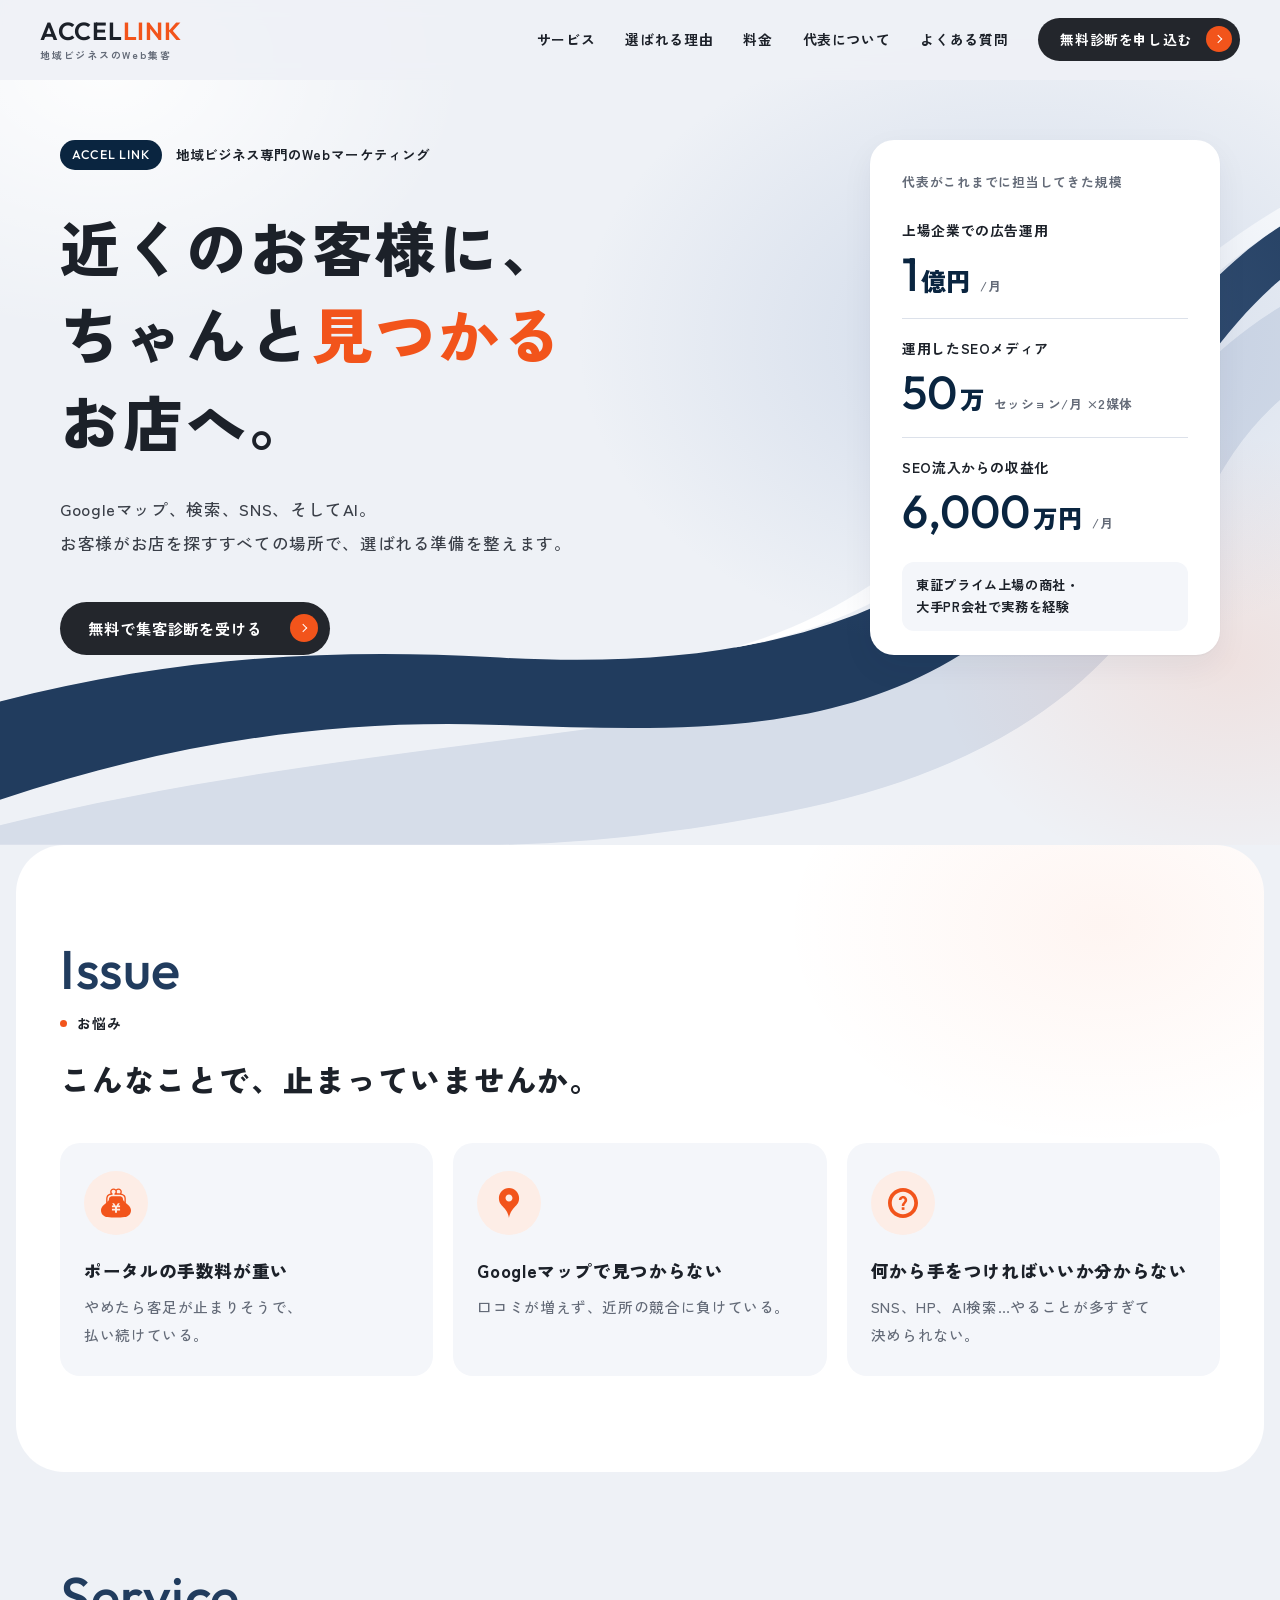
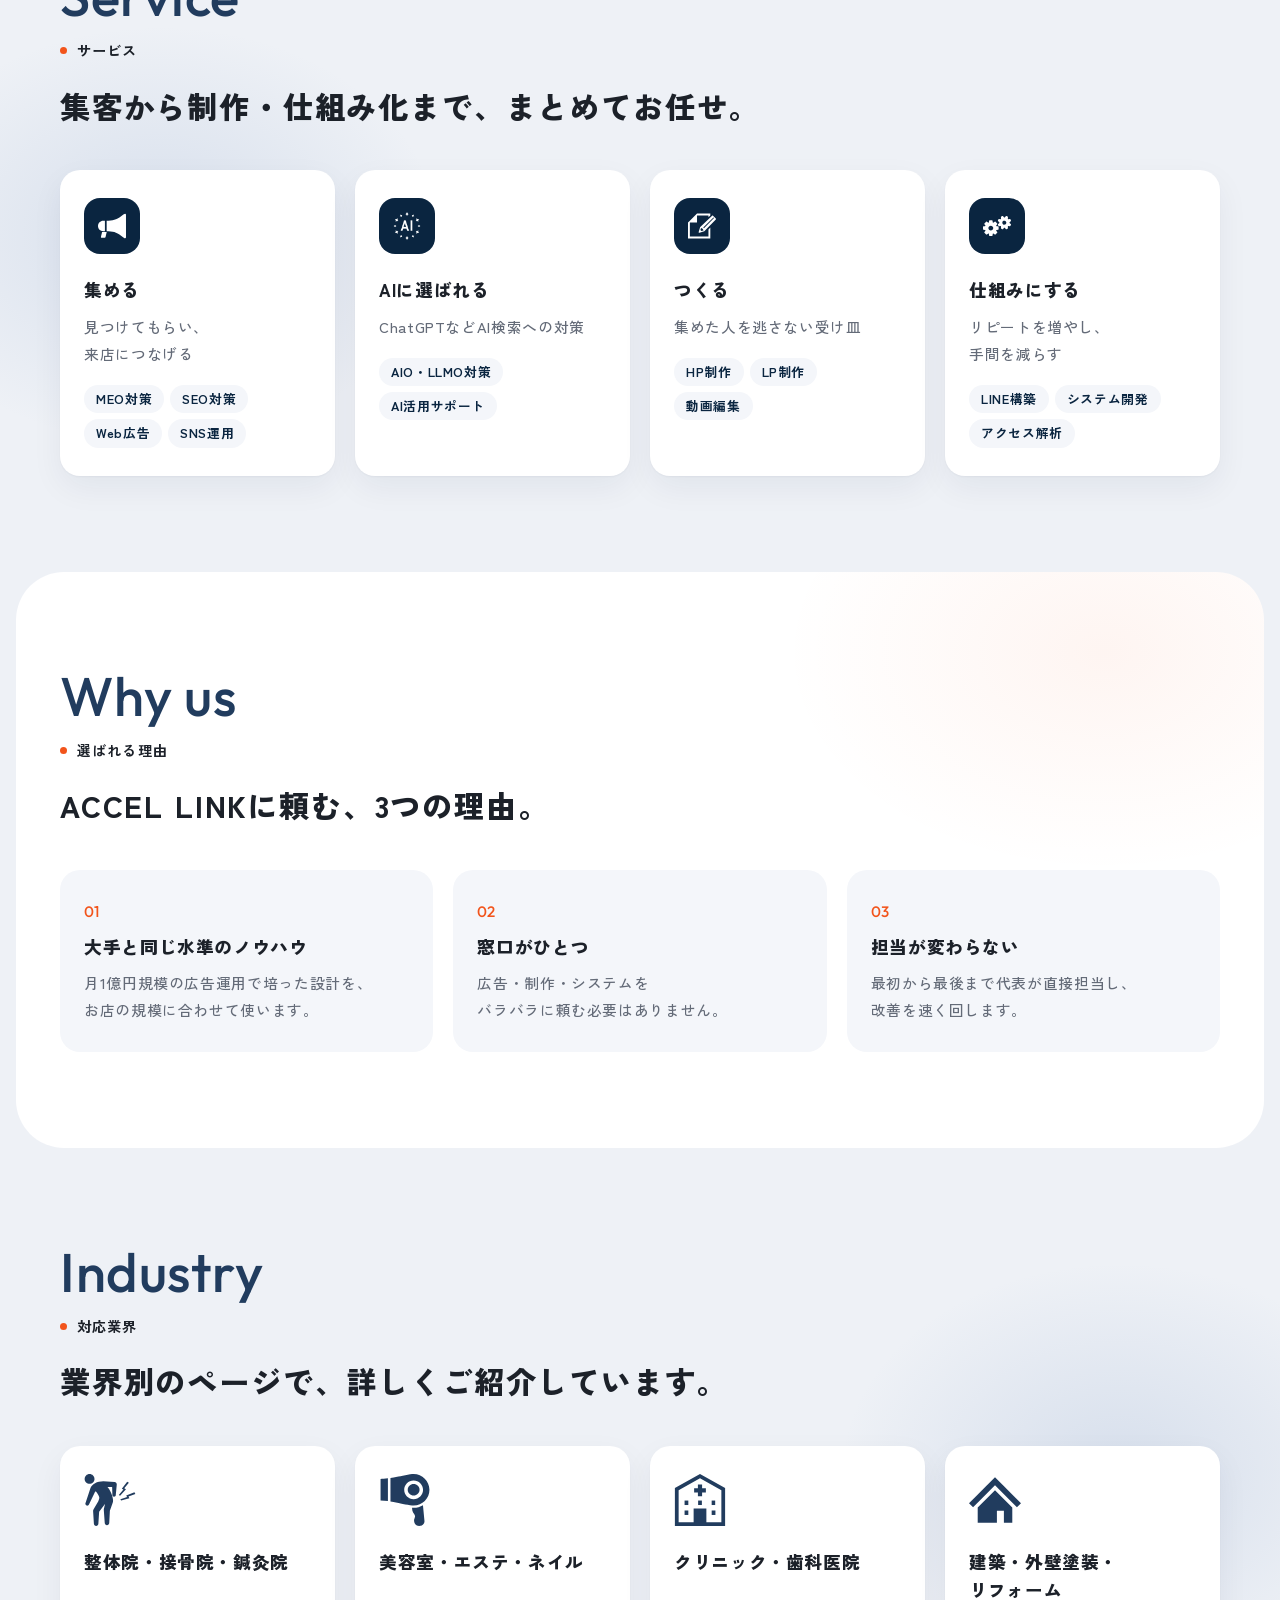
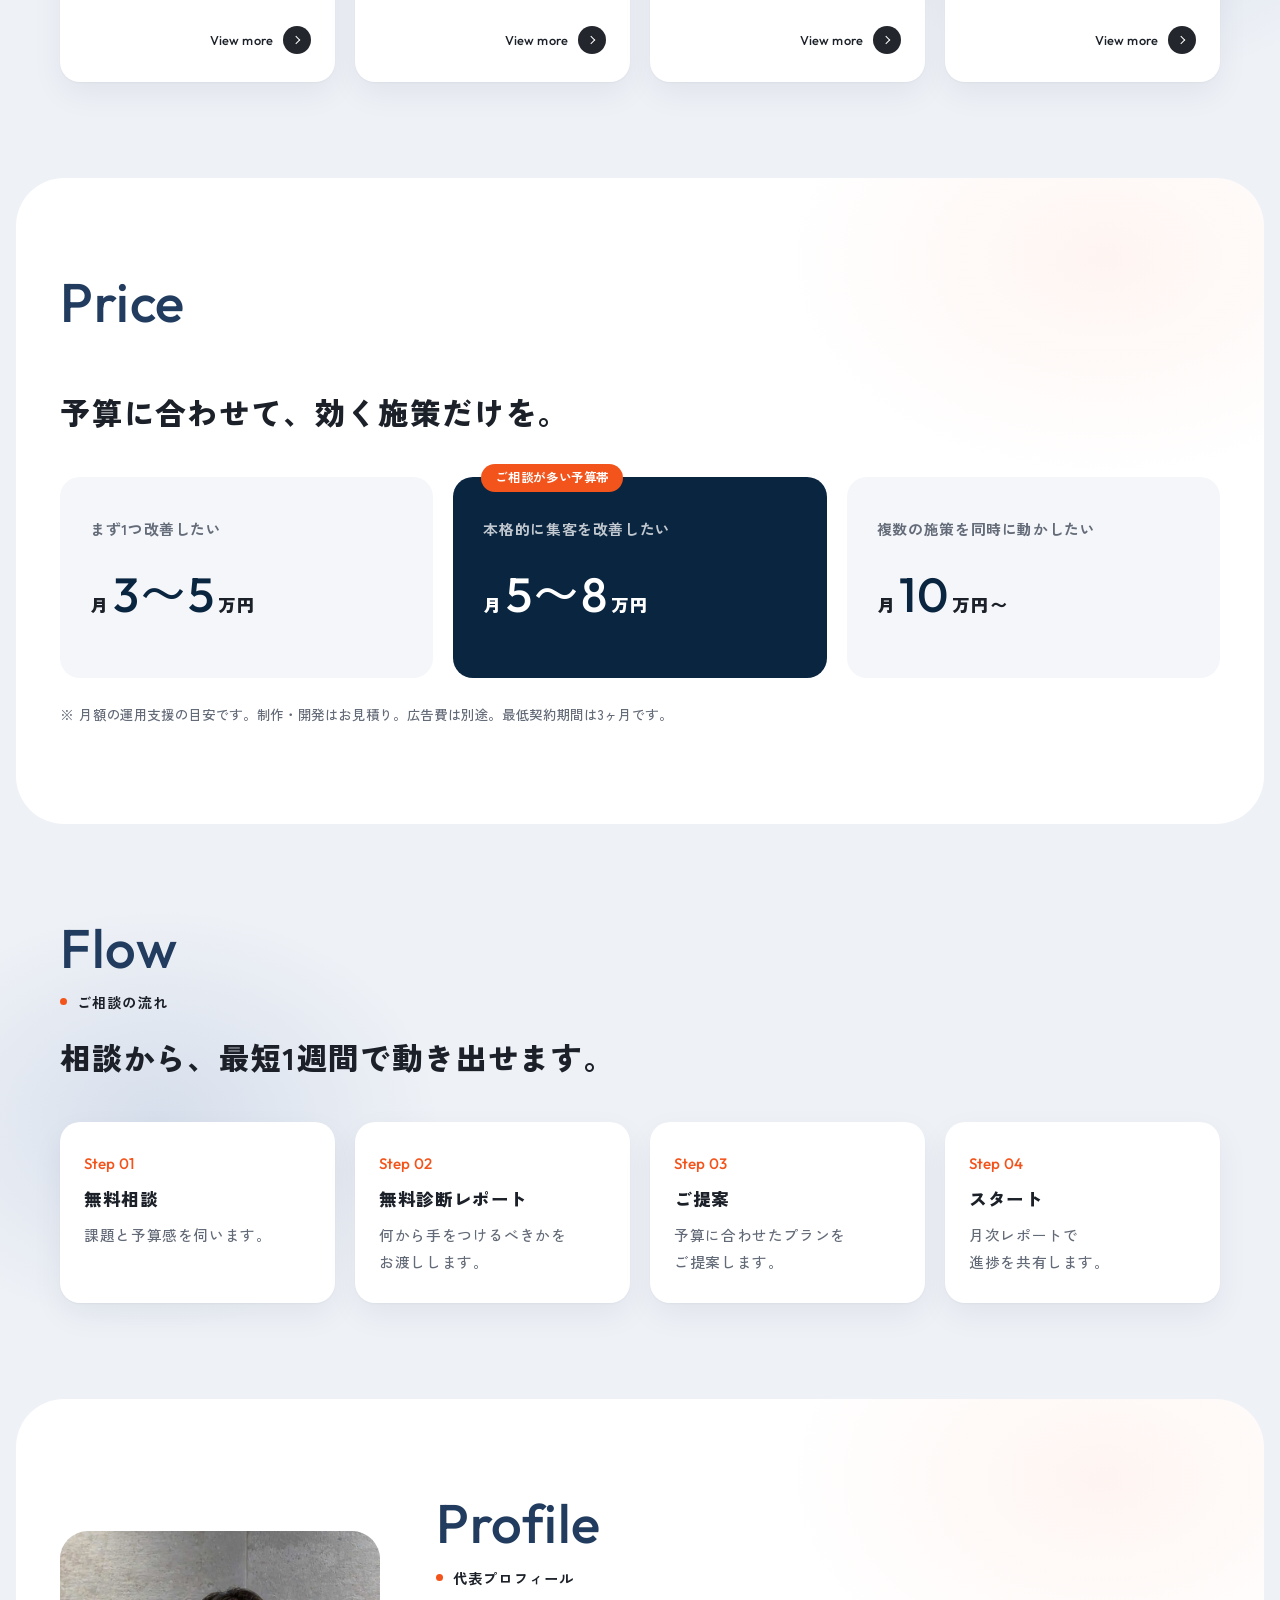
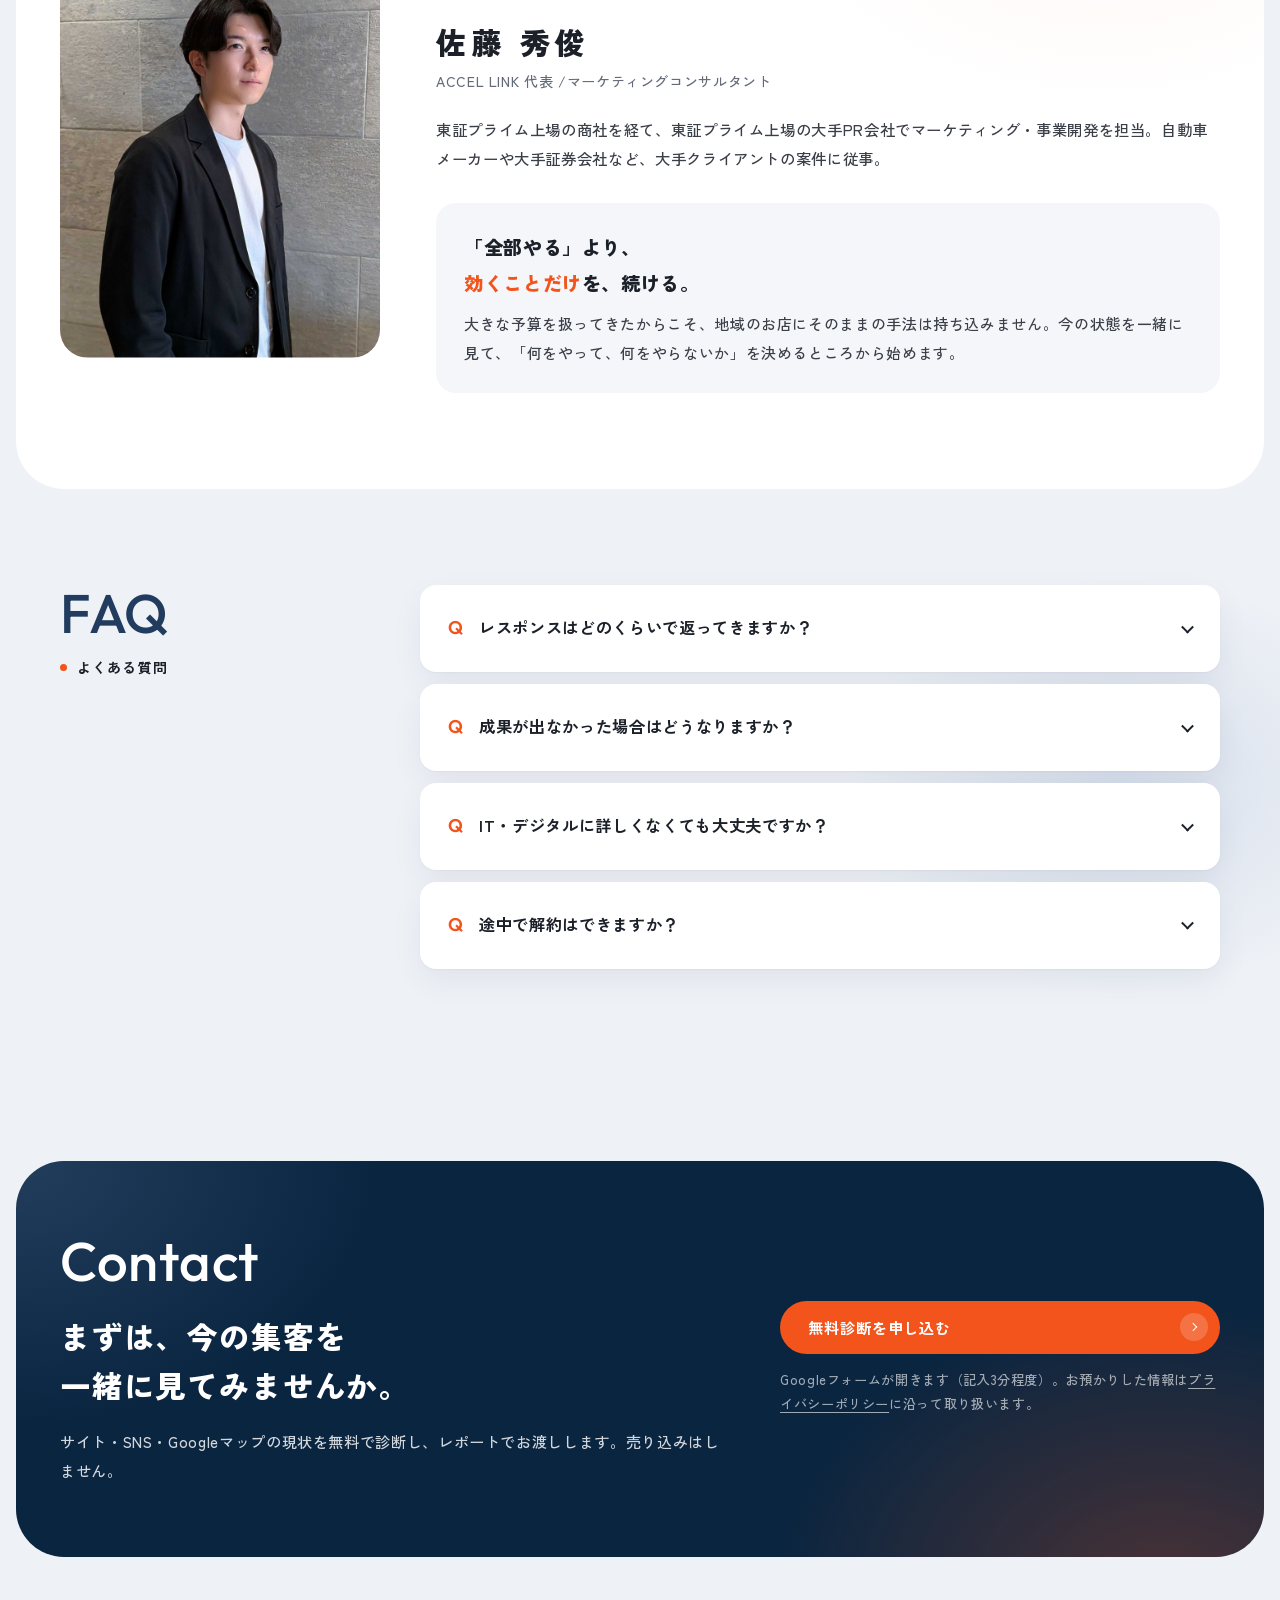
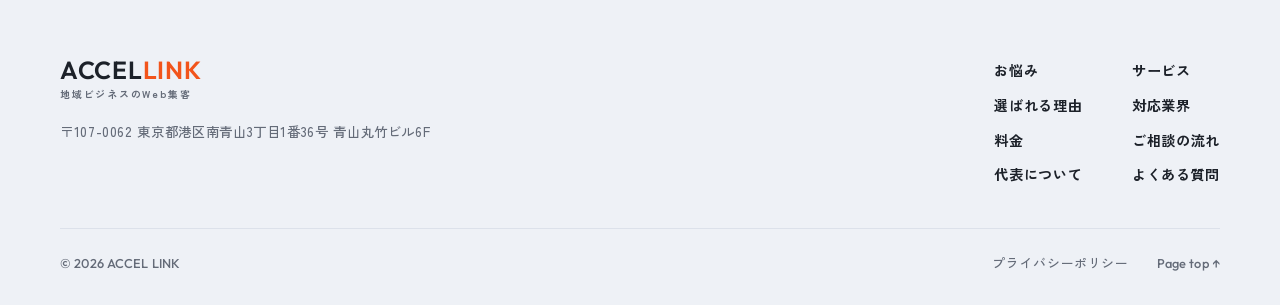
==== commit bd534a28: "背景・スマホのヒーロー・動きを調整 - 地図イラスト・同心円・方眼を外し、背景はぼかした色の光のみに - 余白を全体的に縮小 - スマホ: 実績を3列のシンプルな数字表示にし、紺の帯をファーストビュー" ====
--- a/index.html
+++ b/index.html
@@ -20,8 +20,8 @@
   <link rel="preconnect" href="https://fonts.googleapis.com">
   <link rel="preconnect" href="https://fonts.gstatic.com" crossorigin>
   <link href="https://fonts.googleapis.com/css2?family=Zen+Kaku+Gothic+New:wght@400;500;700;900&family=Outfit:wght@400;500;600&display=swap" rel="stylesheet">
-  <link rel="stylesheet" href="top.css?v=20261103q">
-  <script src="analytics.js?v=20261103q"></script>
+  <link rel="stylesheet" href="top.css?v=20261103t">
+  <script src="analytics.js?v=20261103t"></script>
 </head>
 <body>
 
@@ -68,9 +68,9 @@
       <aside class="numbers" aria-label="代表の実績" data-reveal>
         <p class="numbers__note">代表がこれまでに担当してきた規模</p>
         <dl class="numbers__list">
-          <div><dt><span class="nb">上場企業での</span><span class="nb">広告運用</span></dt><dd><span class="num en">1</span><span class="unit">億円</span><small>/月</small></dd></div>
-          <div><dt><span class="nb">運用した</span><span class="nb">SEOメディア</span></dt><dd><span class="num en">50</span><span class="unit">万</span><small><span class="nb">セッション/月</span> <span class="nb">×2媒体</span></small></dd></div>
-          <div><dt><span class="nb">SEO流入からの</span><span class="nb">収益化</span></dt><dd><span class="num en">6,000</span><span class="unit">万円</span><small>/月</small></dd></div>
+          <div><dt><span class="nb dt-pre">上場企業での</span><span class="nb">広告運用</span></dt><dd><span class="num en">1</span><span class="unit">億円</span><small>/月</small></dd></div>
+          <div><dt><span class="nb dt-pre">運用した</span><span class="nb">SEOメディア</span></dt><dd><span class="num en">50</span><span class="unit">万</span><small><span class="nb">セッション/月</span> <span class="nb">×2媒体</span></small></dd></div>
+          <div><dt><span class="nb">SEO</span><span class="nb dt-pre">流入からの</span><span class="nb">収益化</span></dt><dd><span class="num en">6,000</span><span class="unit">万円</span><small>/月</small></dd></div>
         </dl>
         <p class="numbers__career"><span class="nb">東証プライム上場の商社・</span><span class="nb">大手PR会社で実務を経験</span></p>
       </aside>
@@ -291,6 +291,6 @@
 
   <a href="https://forms.gle/tFz5SyBMukdLWGup6" target="_blank" rel="noopener noreferrer" class="sp-cta" id="spCta" aria-hidden="true" tabindex="-1">無料で集客診断を受ける<i class="arrow arrow--accent" aria-hidden="true"></i></a>
 
-  <script src="script.js?v=20261103q"></script>
+  <script src="script.js?v=20261103t"></script>
 </body>
 </html>
--- a/top.css
+++ b/top.css
@@ -143,14 +143,14 @@
 .btn--outline:hover { background: rgba(255,255,255,.08); }
 
 /* ---------------------------------------------- 見出し */
-.head { margin-bottom: 60px; }
-.head__en { font-size: clamp(2.8rem, 5.4vw, 4.2rem); font-weight: 500; line-height: 1.05; color: var(--navy-2); }
+.head { margin-bottom: 40px; }
+.head__en { font-size: clamp(2.4rem, 4.4vw, 3.4rem); font-weight: 500; line-height: 1.05; color: var(--navy-2); }
 .head__ja {
   display: flex; align-items: center; gap: 10px;
   font-size: .88rem; font-weight: 700; color: var(--strong); margin-top: 12px; letter-spacing: .08em;
 }
 .head__ja::before { content: ""; width: 7px; height: 7px; border-radius: 50%; background: var(--accent); }
-.head__title { margin-top: 28px; font-size: clamp(1.45rem, 2.5vw, 1.9rem); font-weight: 900; line-height: 1.6; color: var(--strong); letter-spacing: .06em; }
+.head__title { margin-top: 18px; font-size: clamp(1.45rem, 2.5vw, 1.9rem); font-weight: 900; line-height: 1.6; color: var(--strong); letter-spacing: .06em; }
 .head--row { display: flex; justify-content: space-between; align-items: flex-end; gap: 40px; flex-wrap: wrap; }
 .head__lead { max-width: 470px; font-size: .95rem; line-height: 1.95; }
 .head--center { text-align: center; }
@@ -159,18 +159,18 @@
 .head--light .head__en, .head--light .head__title, .head--light .head__ja { color: #fff; }
 
 /* ---------------------------------------------- セクション（地色の切り替えで区切りを明確に） */
-.sec { padding: 140px 0; position: relative; }
+.sec { padding: 96px 0; position: relative; }
 .sec--white {
   width: min(1400px, 100% - 32px);
   margin: 0 auto;
   background: var(--white);
   border-radius: var(--radius-xl);
 }
-.split { display: grid; grid-template-columns: 320px 1fr; gap: 80px; align-items: start; }
+.split { display: grid; grid-template-columns: 300px 1fr; gap: 60px; align-items: start; }
 .split > .head { margin-bottom: 0; position: sticky; top: 120px; }
 
 /* ---------------------------------------------- HERO */
-.hero { position: relative; padding: 170px 0 230px; overflow: hidden; }
+.hero { position: relative; padding: 140px 0 190px; overflow: hidden; }
 .hero__bands { position: absolute; left: 0; right: 0; bottom: 0; width: 100%; height: 100%; z-index: 0; pointer-events: none; }
 .hero__bands .b-light { fill: #D6DDE9; }
 .hero__bands .b-navy { fill: var(--navy-2); }
@@ -219,7 +219,7 @@
 .card {
   background: var(--tint);
   border-radius: var(--radius);
-  padding: 32px 28px;
+  padding: 28px 24px;
   display: flex; flex-direction: column;
 }
 .card--white { background: var(--white); box-shadow: var(--shadow); }
@@ -253,7 +253,7 @@
 .notes { margin-top: 24px; font-size: .84rem; color: var(--muted); }
 
 /* ---------------------------------------------- プロフィール */
-.profile { display: grid; grid-template-columns: 360px 1fr; gap: 72px; align-items: center; }
+.profile { display: grid; grid-template-columns: 320px 1fr; gap: 56px; align-items: center; }
 .profile__photo { border-radius: 28px; overflow: hidden; aspect-ratio: 3 / 4; }
 .profile__photo img { width: 100%; height: 100%; object-fit: cover; object-position: 50% 30%; }
 .profile__name { margin-top: 30px; font-size: 1.9rem; font-weight: 900; color: var(--strong); letter-spacing: .16em; line-height: 1.4; }
@@ -288,12 +288,12 @@
 .faq-item.open .faq-a > p { padding-bottom: 26px; }
 
 /* ---------------------------------------------- CTA */
-.cta { padding: 140px 16px 110px; }
+.cta { padding: 96px 16px 80px; }
 .cta__inner {
   width: min(1400px, 100%); margin: 0 auto;
   background: var(--navy);
   border-radius: var(--radius-xl);
-  padding: 96px max(calc((100% - 1160px) / 2), 32px);
+  padding: 72px max(calc((100% - 1160px) / 2), 32px);
   display: grid; grid-template-columns: 1.2fr .8fr; gap: 60px; align-items: center;
   color: rgba(255,255,255,.82);
 }
@@ -317,7 +317,7 @@
 .cta__note a { text-decoration: underline; text-underline-offset: 3px; }
 
 /* ---------------------------------------------- 下層（業界別ページ） */
-.hero--sub { padding: 150px 0 200px; }
+.hero--sub { padding: 130px 0 170px; }
 .hero--sub .hero__title { font-size: clamp(2.2rem, 4.2vw, 3.5rem); }
 .crumb { display: flex; flex-wrap: wrap; gap: 10px; font-size: .8rem; font-weight: 700; color: var(--muted); margin-bottom: 26px; }
 .crumb a { color: var(--strong); text-decoration: underline; text-underline-offset: 3px; }
@@ -339,71 +339,94 @@
 .legal a { color: var(--navy-2); text-decoration: underline; text-underline-offset: 3px; }
 .legal__date { margin-top: 48px; font-size: .88rem; color: var(--muted); }
 
-/* ---------------------------------------------- 背景モチーフ（地図・探索範囲・ドット。動きなし） */
+/* ---------------------------------------------- 背景（ぼかした色の光のみ。イラスト・線・動きなし） */
 .hero__map {
   position: absolute; inset: 0; z-index: 0; pointer-events: none;
-  background: url(images/bg-map.svg) right max(2%, calc((100% - 1300px) / 2)) top 70px / min(940px, 72%) auto no-repeat;
-  -webkit-mask-image: linear-gradient(to right, transparent 40%, #000 72%), linear-gradient(to bottom, transparent 70px, #000 200px, #000 72%, transparent 92%);
-  -webkit-mask-composite: source-in;
-          mask-image: linear-gradient(to right, transparent 40%, #000 72%), linear-gradient(to bottom, transparent 70px, #000 200px, #000 72%, transparent 92%);
-          mask-composite: intersect;
-  opacity: .85;
+  background:
+    radial-gradient(640px 460px at 80% 40%, rgba(120, 150, 196, .26), transparent 70%),
+    radial-gradient(420px 320px at 96% 78%, rgba(242, 84, 27, .10), transparent 70%),
+    radial-gradient(520px 380px at 8% 8%, rgba(255, 255, 255, .9), transparent 70%);
 }
 .sec > .wrap { position: relative; z-index: 1; }
-.sec:not(.sec--white)::before,
-.sec:not(.sec--white)::after { content: ""; position: absolute; pointer-events: none; z-index: 0; }
-.sec:not(.sec--white)::before {   /* ドット */
-  top: 70px; right: max(16px, calc((100% - 1300px) / 2));
-  width: 360px; height: 260px;
-  background: radial-gradient(circle, #BFCADB 1.3px, transparent 1.8px) 0 0 / 22px 22px;
-  -webkit-mask-image: radial-gradient(ellipse at 70% 30%, #000 20%, transparent 70%);
-          mask-image: radial-gradient(ellipse at 70% 30%, #000 20%, transparent 70%);
-}
-.sec:not(.sec--white)::after {    /* 探索範囲の輪 */
-  left: 0; bottom: 30px; width: 260px; height: 460px;
-  background: repeating-radial-gradient(circle at 0 50%, transparent 0 44px, rgba(33, 60, 94, .08) 45px 46px, transparent 47px 50px) 0 0 / 100% 100%;
-  -webkit-mask-image: radial-gradient(circle at 0 50%, #000 228px, transparent 230px);
-          mask-image: radial-gradient(circle at 0 50%, #000 228px, transparent 230px);
-}
-#industry::after, #faq::after {
-  left: auto; right: 0;
-  background-image: repeating-radial-gradient(circle at 100% 50%, transparent 0 44px, rgba(33, 60, 94, .08) 45px 46px, transparent 47px 50px);
-  -webkit-mask-image: radial-gradient(circle at 100% 50%, #000 228px, transparent 230px);
-          mask-image: radial-gradient(circle at 100% 50%, #000 228px, transparent 230px);
-}
-#industry::before, #faq::before { right: auto; left: max(16px, calc((100% - 1300px) / 2)); }
+.sec:not(.sec--white)::after {
+  content: ""; position: absolute; inset: 0; z-index: 0; pointer-events: none;
+  background: radial-gradient(closest-side, rgba(120, 150, 196, .2), transparent) -120px 55% / 560px 420px no-repeat;
+}
+#industry::after, #faq::after { background: radial-gradient(closest-side, rgba(120, 150, 196, .2), transparent) calc(100% + 120px) 55% / 560px 420px no-repeat; }
 .sec--white { overflow: hidden; }
 .sec--white::before {
-  content: ""; position: absolute; top: 0; right: 0; width: 240px; height: 240px;
-  background: repeating-radial-gradient(circle at 100% 0, transparent 0 34px, rgba(242, 84, 27, .07) 35px 36px, transparent 37px 40px);
-  pointer-events: none;
-}
-.sec--white:nth-of-type(4n+1)::before { right: auto; left: 0; background-image: repeating-radial-gradient(circle at 0 0, transparent 0 34px, rgba(242, 84, 27, .07) 35px 36px, transparent 37px 40px); }
+  content: ""; position: absolute; inset: 0; pointer-events: none;
+  background: radial-gradient(closest-side, rgba(242, 84, 27, .06), transparent) calc(100% + 160px) -140px / 640px 440px no-repeat;
+}
 .cta__inner { position: relative; overflow: hidden; }
 .cta__inner > * { position: relative; z-index: 1; }
-.cta__inner::before {
-  content: ""; position: absolute; right: -180px; top: 50%; translate: 0 -50%;
-  width: 640px; height: 640px; border-radius: 50%;
-  background: repeating-radial-gradient(circle, transparent 0 48px, rgba(255, 255, 255, .06) 49px 50px);
-}
 .cta__inner::after {
-  content: ""; position: absolute; right: 170px; top: 50%; translate: 0 -60%;
-  width: 34px; height: 44px; background: var(--accent);
-  -webkit-mask: url("data:image/svg+xml,%3Csvg xmlns='http://www.w3.org/2000/svg' viewBox='0 0 80 106'%3E%3Cpath d='M40 0C16 0 0 17 0 40c0 30 40 66 40 66s40-36 40-66C80 17 64 0 40 0zm0 54a14 14 0 1 1 0-28 14 14 0 0 1 0 28z'/%3E%3C/svg%3E") center / contain no-repeat;
-          mask: url("data:image/svg+xml,%3Csvg xmlns='http://www.w3.org/2000/svg' viewBox='0 0 80 106'%3E%3Cpath d='M40 0C16 0 0 17 0 40c0 30 40 66 40 66s40-36 40-66C80 17 64 0 40 0zm0 54a14 14 0 1 1 0-28 14 14 0 0 1 0 28z'/%3E%3C/svg%3E") center / contain no-repeat;
-  opacity: .9;
+  content: ""; position: absolute; inset: 0;
+  background: radial-gradient(560px 420px at 92% 110%, rgba(242, 84, 27, .28), transparent 70%),
+              radial-gradient(520px 380px at 0 0, rgba(120, 150, 196, .22), transparent 70%);
 }
 
 /* ---------------------------------------------- スマホ用 追従ボタン */
 .sp-cta { display: none; }
 
-/* ---------------------------------------------- 表示アニメーション（控えめ・1回だけ） */
-.js [data-reveal] { opacity: 0; transform: translateY(16px); transition: opacity .8s ease, transform .8s var(--ease); }
+/* ---------------------------------------------- 動き（控えめ・1回だけ。場所ごとに種類を変える） */
+:root { --out: cubic-bezier(.22, 1, .36, 1); }
+
+/* 基本：ふわっと上がる */
+.js [data-reveal] { opacity: 0; transform: translateY(18px); transition: opacity .9s ease, transform 1s var(--out); }
 .js [data-reveal].is-in { opacity: 1; transform: none; }
+
+/* ヒーロー：読み込み時に順番に出る */
+.js .hero [data-reveal] { opacity: 1; transform: none; transition: none; }
+.js .hero__title .line { display: block; overflow: hidden; padding-bottom: .06em; margin-bottom: -.06em; }
+.js .hero__title .line > span { display: block; transform: translateY(105%); transition: transform 1.1s var(--out); }
+.js.is-loaded .hero__title .line > span { transform: none; }
+.js .crumb, .js .hero__label, .js .hero__text, .js .hero__btns, .js .numbers {
+  opacity: 0; transform: translateY(14px); transition: opacity .9s ease, transform 1s var(--out);
+}
+.js .hero__label, .js .crumb { transition-delay: .05s; }
+.js .hero__text { transition-delay: .55s; }
+.js .hero__btns { transition-delay: .68s; }
+.js .numbers { transition-delay: .8s; }
+.js.is-loaded .crumb, .js.is-loaded .hero__label, .js.is-loaded .hero__text, .js.is-loaded .hero__btns, .js.is-loaded .numbers { opacity: 1; transform: none; }
+/* 帯は右から順にスライドイン */
+.js .hero__bands path { opacity: 0; transform: translateX(120px); transform-box: fill-box; transition: opacity 1.4s ease, transform 1.8s var(--out); }
+.js .hero__bands .b-light { transition-delay: .1s; }
+.js .hero__bands .b-navy { transition-delay: .25s; }
+.js .hero__bands .b-white { transition-delay: .45s; }
+.js.is-loaded .hero__bands path { opacity: 1; transform: none; }
+.js .hero__map { opacity: 0; transition: opacity 2s ease .2s; }
+.js.is-loaded .hero__map { opacity: 1; }
+
+/* 英字の見出し：左から右へ現れる */
+.js .head__en[data-motion] { clip-path: inset(-10% 100% -10% 0); transition: clip-path 1.2s var(--out); }
+.js .head__en[data-motion].is-in { clip-path: inset(-10% -2% -10% 0); }
+/* 小見出しの点が広がる */
+.js .head__ja[data-motion] { opacity: 0; transition: opacity .8s ease .25s; }
+.js .head__ja[data-motion]::before { transform: scale(0); transition: transform .7s var(--out) .35s; }
+.js .head__ja[data-motion].is-in { opacity: 1; }
+.js .head__ja[data-motion].is-in::before { transform: none; }
+.js .head__title[data-motion] { opacity: 0; transform: translateY(12px); transition: opacity .9s ease .3s, transform 1s var(--out) .3s; }
+.js .head__title[data-motion].is-in { opacity: 1; transform: none; }
+
+/* 写真：上から下へ開く＋少し寄りから引く */
+.js .profile__photo[data-motion] { clip-path: inset(0 0 100% 0); transition: clip-path 1.3s var(--out); }
+.js .profile__photo[data-motion] img { transform: scale(1.12); transition: transform 1.8s var(--out); }
+.js .profile__photo[data-motion].is-in { clip-path: inset(0); }
+.js .profile__photo[data-motion].is-in img { transform: none; }
+
+/* 問い合わせ欄：少し小さい状態から広がる */
+.js .cta__inner[data-reveal] { transform: scale(.96); }
+.js .cta__inner[data-reveal].is-in { transform: none; }
+
+/* ボタンの矢印はホバーで少し進む */
+.btn .arrow, .nav__cta .arrow, .sp-cta .arrow { transition: background .3s, transform .4s var(--out); }
+.btn:hover .arrow, .nav__cta:hover .arrow, .sp-cta:hover .arrow { transform: translateX(4px); }
+
 @media (prefers-reduced-motion: reduce) {
   html { scroll-behavior: auto; }
-  .js [data-reveal] { opacity: 1; transform: none; transition: none; }
   * { transition-duration: .01ms !important; }
+}
 }
 
 /* =========================================================
@@ -437,7 +460,7 @@
   .nav a { font-size: 1.1rem; padding: 14px 4px; border-bottom: 1px solid var(--line); }
   .nav .nav__cta { margin-top: 24px; justify-content: space-between; border: 0; padding: 12px 12px 12px 24px; }
 
-  .hero { padding: 120px 0 220px; }
+  .hero { padding: 110px 0 190px; }
   .hero__bands { top: auto; height: 420px; }
   .hero__inner { grid-template-columns: 1fr; gap: 48px; }
   .numbers { max-width: 520px; }
@@ -446,7 +469,6 @@
   .profile__photo { max-width: 360px; }
   .cards--3 { grid-template-columns: 1fr; }
   .cta__inner { grid-template-columns: 1fr; gap: 36px; }
-  .cta__inner::after { display: none; }
 
   /* 横並びの小さなカードにして縦の長さを詰める */
   .cards--row { gap: 10px; }
@@ -484,11 +506,11 @@
   .btn { width: 100%; min-width: 0; }
   .numbers { padding: 24px 22px 18px; }
   .numbers .num { font-size: 2.5rem; }
-  .sec { padding: 96px 0; }
+  .sec { padding: 72px 0; }
   .sec--white { width: calc(100% - 16px); border-radius: 30px; }
   .cta__inner { border-radius: 30px; padding: 80px 20px; }
   .cta { padding-left: 8px; padding-right: 8px; }
-  .head { margin-bottom: 44px; }
+  .head { margin-bottom: 32px; }
   .head--center { text-align: left; }
   .head--center .head__ja { justify-content: flex-start; }
   .cards--4 { grid-template-columns: 1fr; }
@@ -502,43 +524,41 @@
   /* ---- スクロール量を減らすためのスマホ最適化 ---- */
   .header { height: 60px; }
   .menu-btn { width: 42px; height: 42px; }
-  .hero { padding: 92px 0 120px; }
-  .hero__map {
-    background-position: right -245px top -60px; background-size: 560px auto; opacity: .6;
-    -webkit-mask-image: linear-gradient(to bottom left, #000 10%, transparent 60%);
-            mask-image: linear-gradient(to bottom left, #000 10%, transparent 60%);
-    -webkit-mask-composite: source-over; mask-composite: add;
-  }
-  .hero__bands { height: 240px; }
-  .hero__inner { gap: 28px; }
-  .hero__label { margin-bottom: 18px; font-size: .76rem; }
-  .hero__title { font-size: 2rem; line-height: 1.42; }
-  .hero__text { margin-top: 18px; font-size: .92rem; line-height: 1.9; }
-  .hero__btns { margin-top: 26px; }
+  .hero { padding: 76px 0 215px; }
+  .hero__bands { left: auto; right: -150px; width: 800px; height: 500px; }
+  .hero--sub .hero__label { white-space: normal; }
+  .hero__inner { gap: 18px; }
+  .hero__label { margin-bottom: 14px; font-size: .7rem; letter-spacing: .02em; flex-wrap: nowrap; gap: 8px; white-space: nowrap; }
+  .hero__label .en { flex-shrink: 0; }
+  .hero__title { font-size: 2rem; line-height: 1.38; }
+  .hero__text { margin-top: 14px; font-size: .9rem; line-height: 1.8; }
+  .hero__btns { margin-top: 20px; }
   .crumb { margin-bottom: 14px; }
 
   /* 実績は3列の帯にまとめる */
-  .numbers { padding: 16px 14px 14px; border-radius: 18px; }
-  .numbers__note { font-size: .7rem; margin-bottom: 8px; text-align: center; }
+  /* 実績：カードにせず、数字だけを3列で軽く見せる */
+  .numbers { background: none; box-shadow: none; padding: 0; border-radius: 0; }
+  .numbers__note, .numbers__career { display: none; }
   .numbers__list { display: grid; grid-template-columns: repeat(3, 1fr); }
-  .numbers__list > div { padding: 0 6px; text-align: center; }
-  .numbers__list > div + div { border-top: 0; border-left: 1px solid var(--line); }
-  .numbers dt { font-size: .64rem; line-height: 1.4; letter-spacing: 0; min-height: 2.8em; }
-  .numbers dd { justify-content: center; margin-top: 2px; }
+  .numbers__list > div { padding: 2px 0 2px 12px; display: flex; flex-direction: column-reverse; }
+  .numbers__list > div:first-child { padding-left: 0; }
+  .numbers__list > div + div { border-top: 0; border-left: 1px solid rgba(33, 60, 94, .18); }
+  .numbers dt { font-size: .66rem; font-weight: 700; color: var(--muted); letter-spacing: .02em; line-height: 1.3; margin-top: 4px; }
+  .numbers dt > span { display: none; }
+  .numbers__list > div:nth-child(1) dt::before { content: "月間の広告運用"; }
+  .numbers__list > div:nth-child(2) dt::before { content: "月間セッション"; }
+  .numbers__list > div:nth-child(3) dt::before { content: "月間のSEO収益"; }
+  .numbers dd { margin-top: 0; flex-wrap: nowrap; white-space: nowrap; }
   .numbers .num { font-size: 1.7rem; }
-  .numbers .unit { font-size: .92rem; margin-left: 1px; }
-  .numbers dd small { flex-basis: 100%; margin: 2px 0 0; font-size: .6rem; letter-spacing: 0; line-height: 1.4; }
-  .numbers__career { margin-top: 12px; padding: 8px 10px; font-size: .72rem; text-align: center; }
-
-  .sec { padding: 64px 0; }
+  .numbers .unit { font-size: .8rem; margin-left: 1px; }
+  .numbers dd small { display: none; }
+
+  .sec { padding: 52px 0; }
   .sec--white { border-radius: 26px; }
-  .head { margin-bottom: 26px; }
-  .head__en { font-size: 2.3rem; }
+  .head { margin-bottom: 22px; }
+  .head__en { font-size: 2.1rem; }
   .head__ja { margin-top: 6px; font-size: .8rem; }
   .head__title { margin-top: 14px; font-size: 1.22rem; line-height: 1.55; }
-  .sec:not(.sec--white)::before { width: 200px; height: 160px; top: 40px; }
-  .sec:not(.sec--white)::after { width: 140px; height: 300px; }
-  .sec--white::before { width: 150px; height: 150px; }
 
   .card h3 { font-size: 1rem; }
   .card > p:not(.card__no):not(.price__target):not(.price__val):not(.price__badge) { font-size: .84rem; line-height: 1.75; }
@@ -589,11 +609,10 @@
   .notes, .notice { font-size: .78rem; }
   .notice { margin-top: 14px; padding: 14px 16px; }
 
-  .cta { padding: 64px 8px 40px; }
+  .cta { padding: 52px 8px 32px; }
   .cta__inner { padding: 52px 20px; gap: 24px; }
   .cta__text h2 { margin: 14px 0 12px; font-size: 1.3rem; }
   .cta__text p:last-child { font-size: .86rem; }
-  .cta__inner::before { width: 420px; height: 420px; right: -220px; }
   .footer__inner { padding-bottom: 28px; gap: 24px; }
   .footer__nav { gap: 6px 28px; font-size: .82rem; }
 }
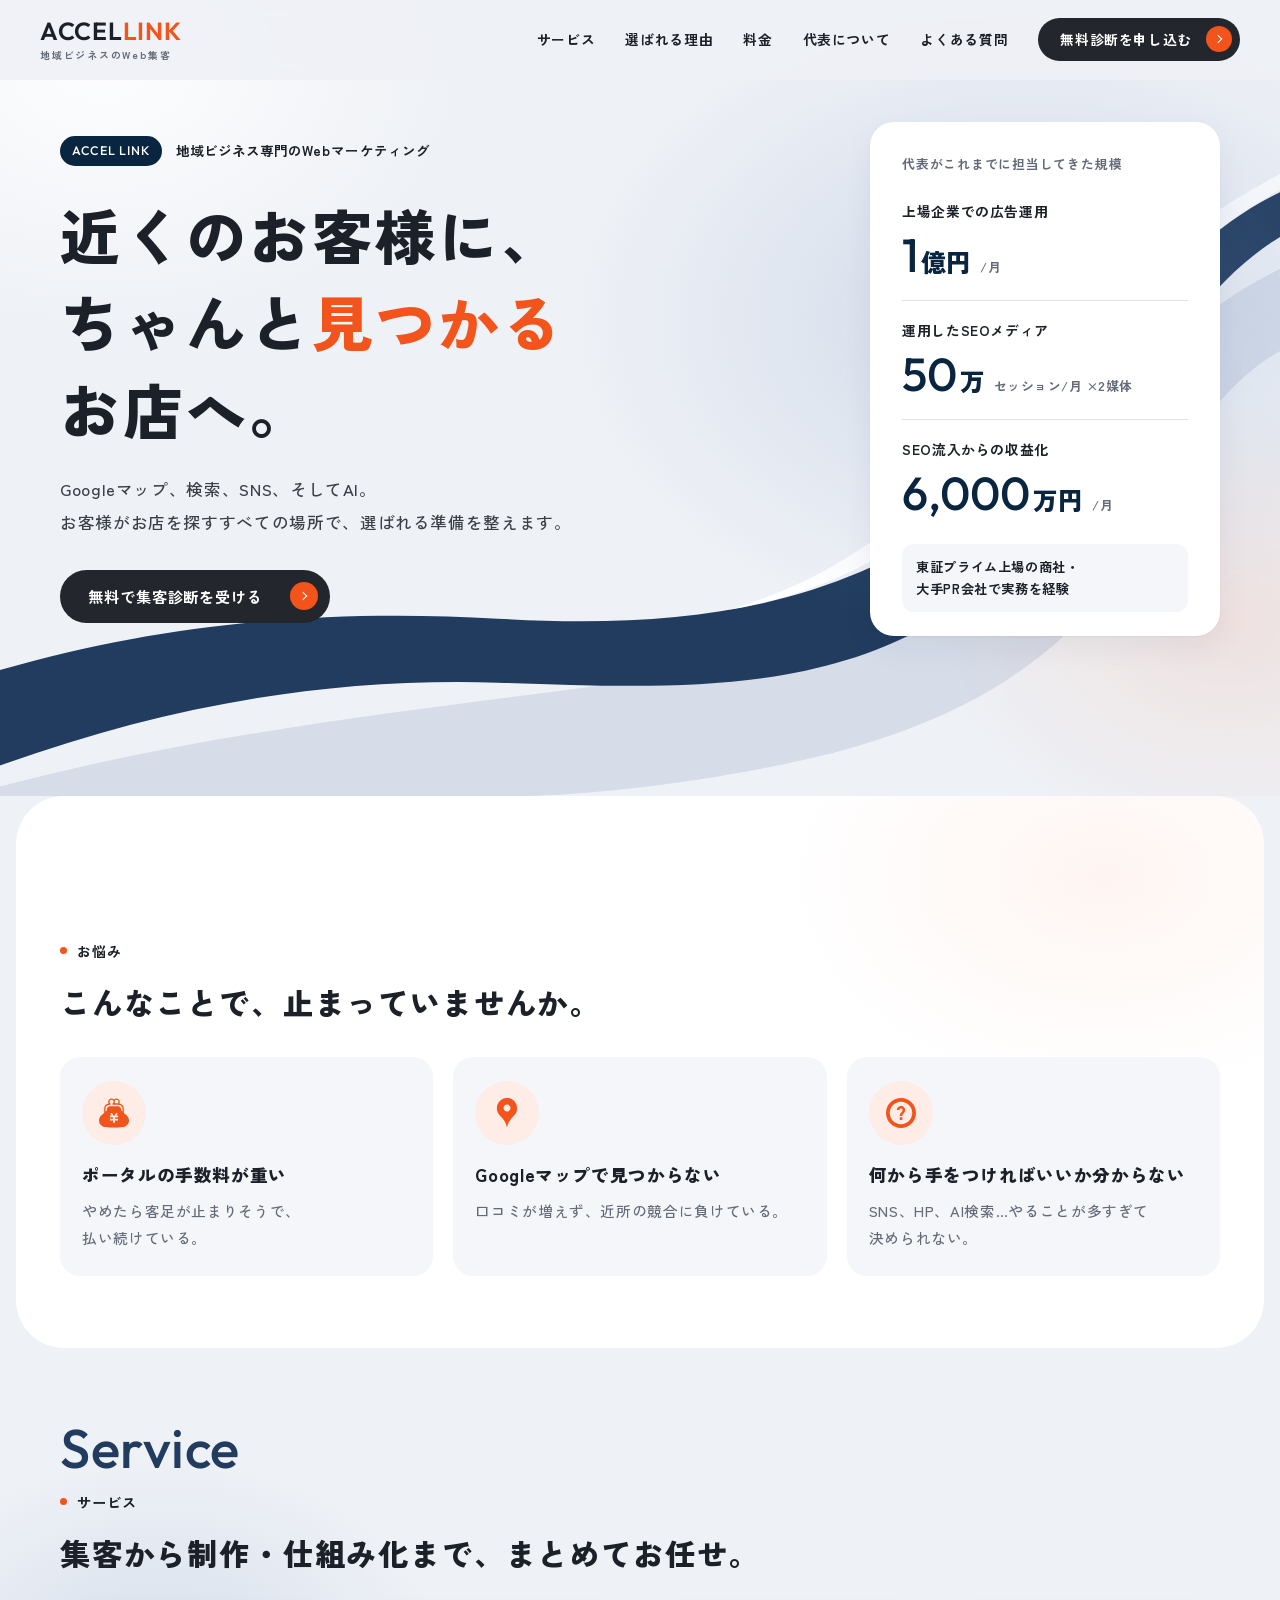
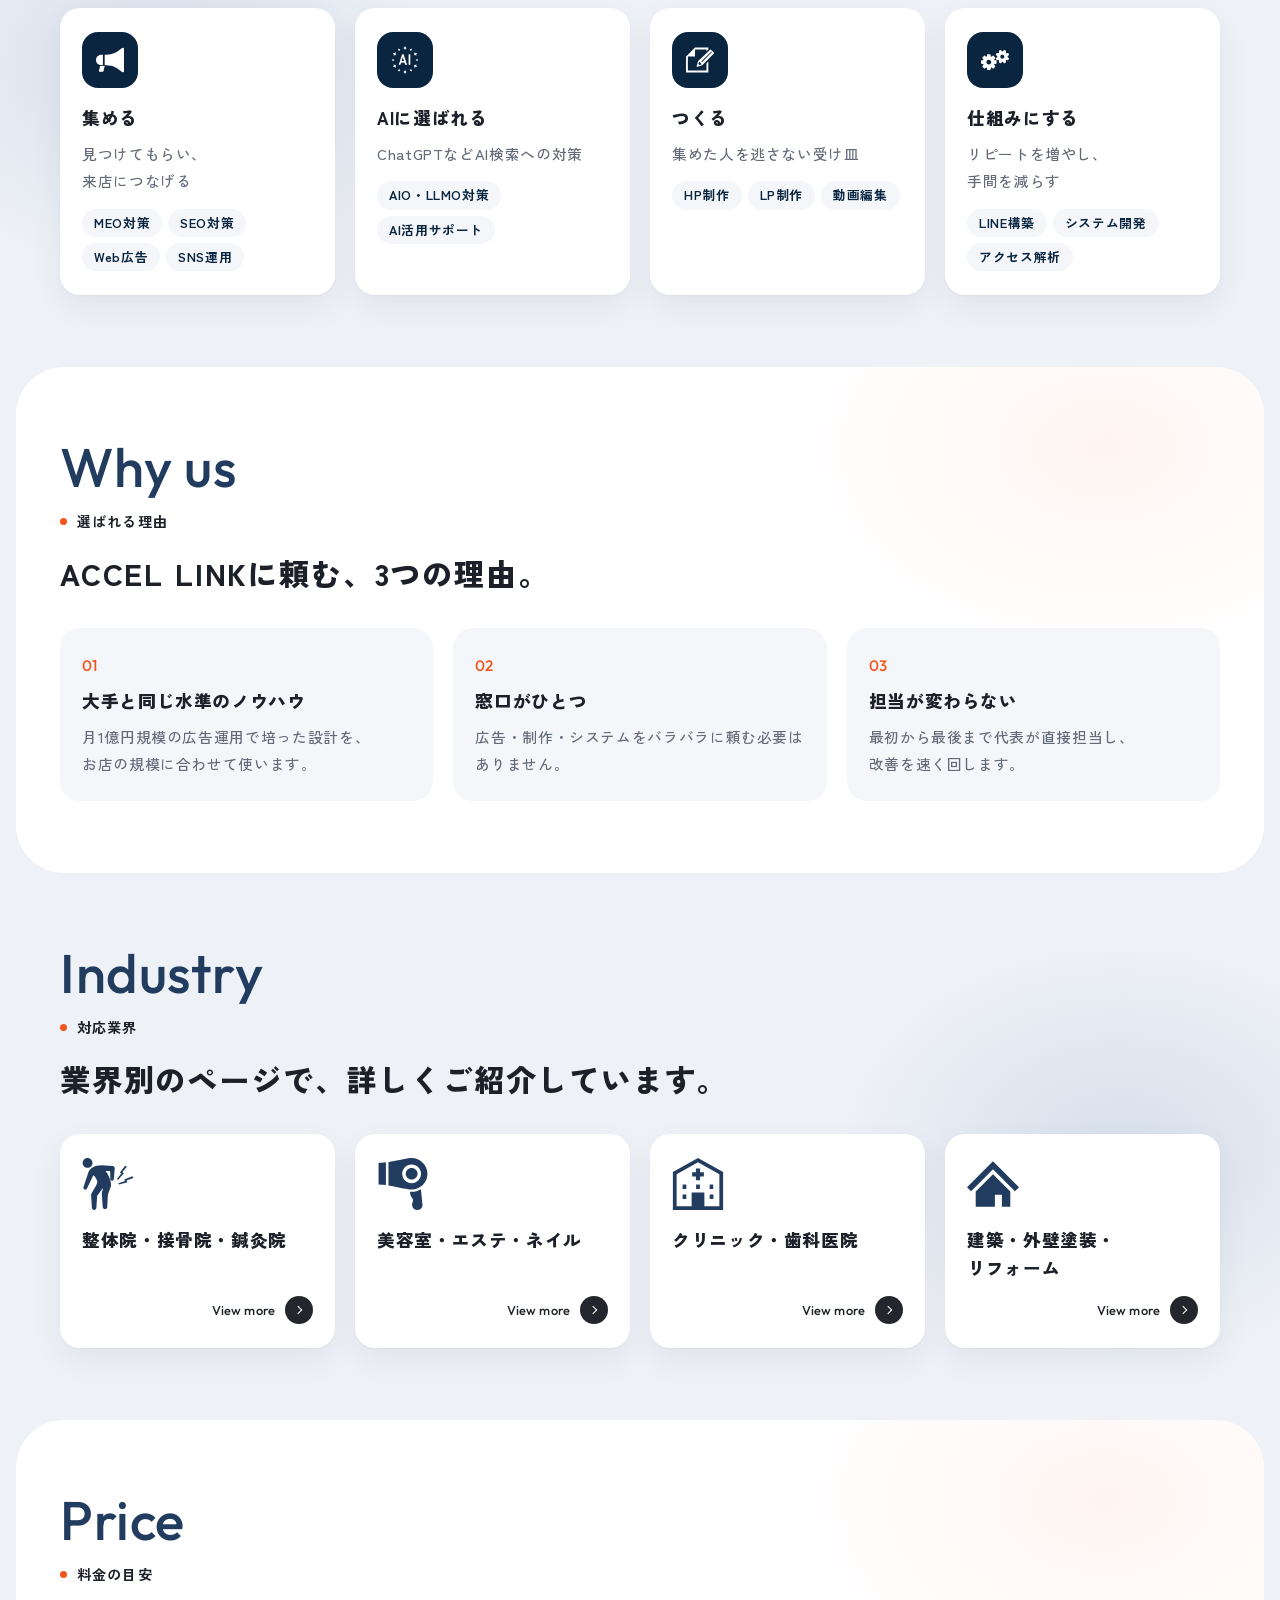
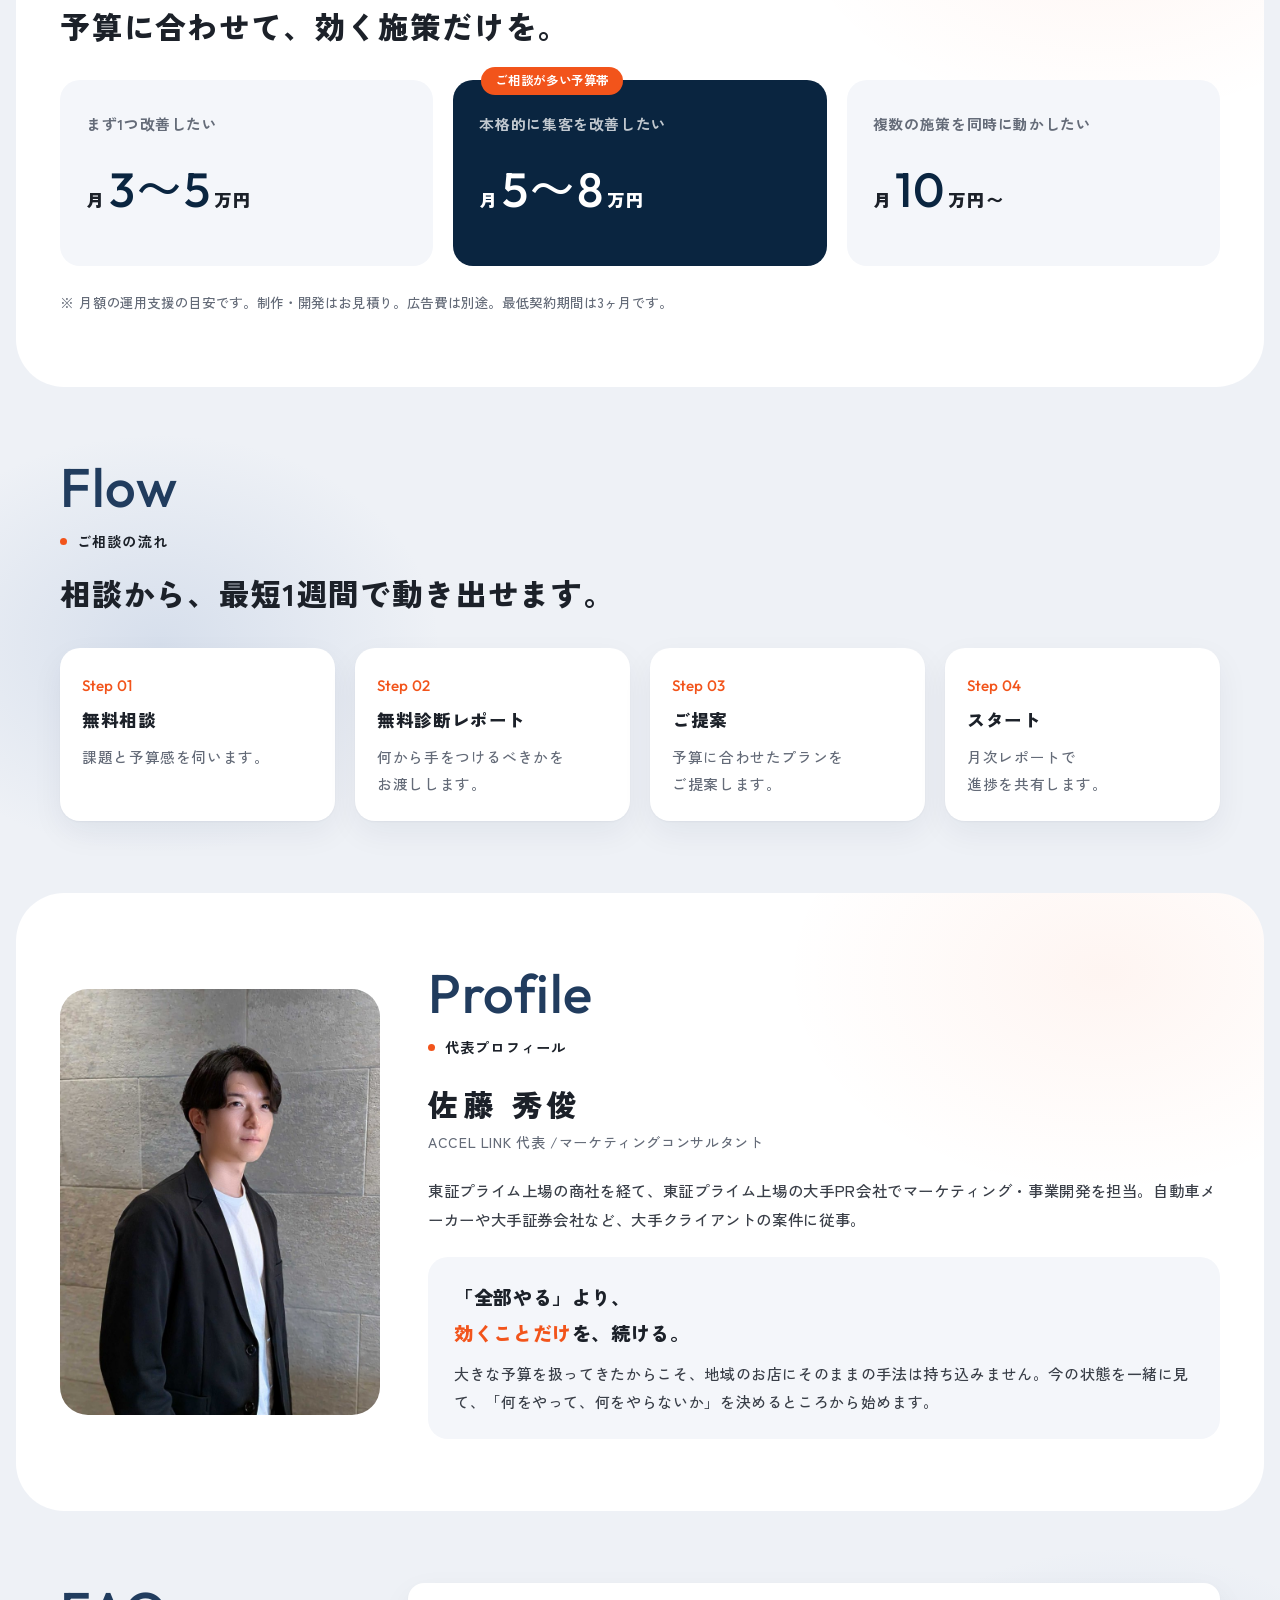
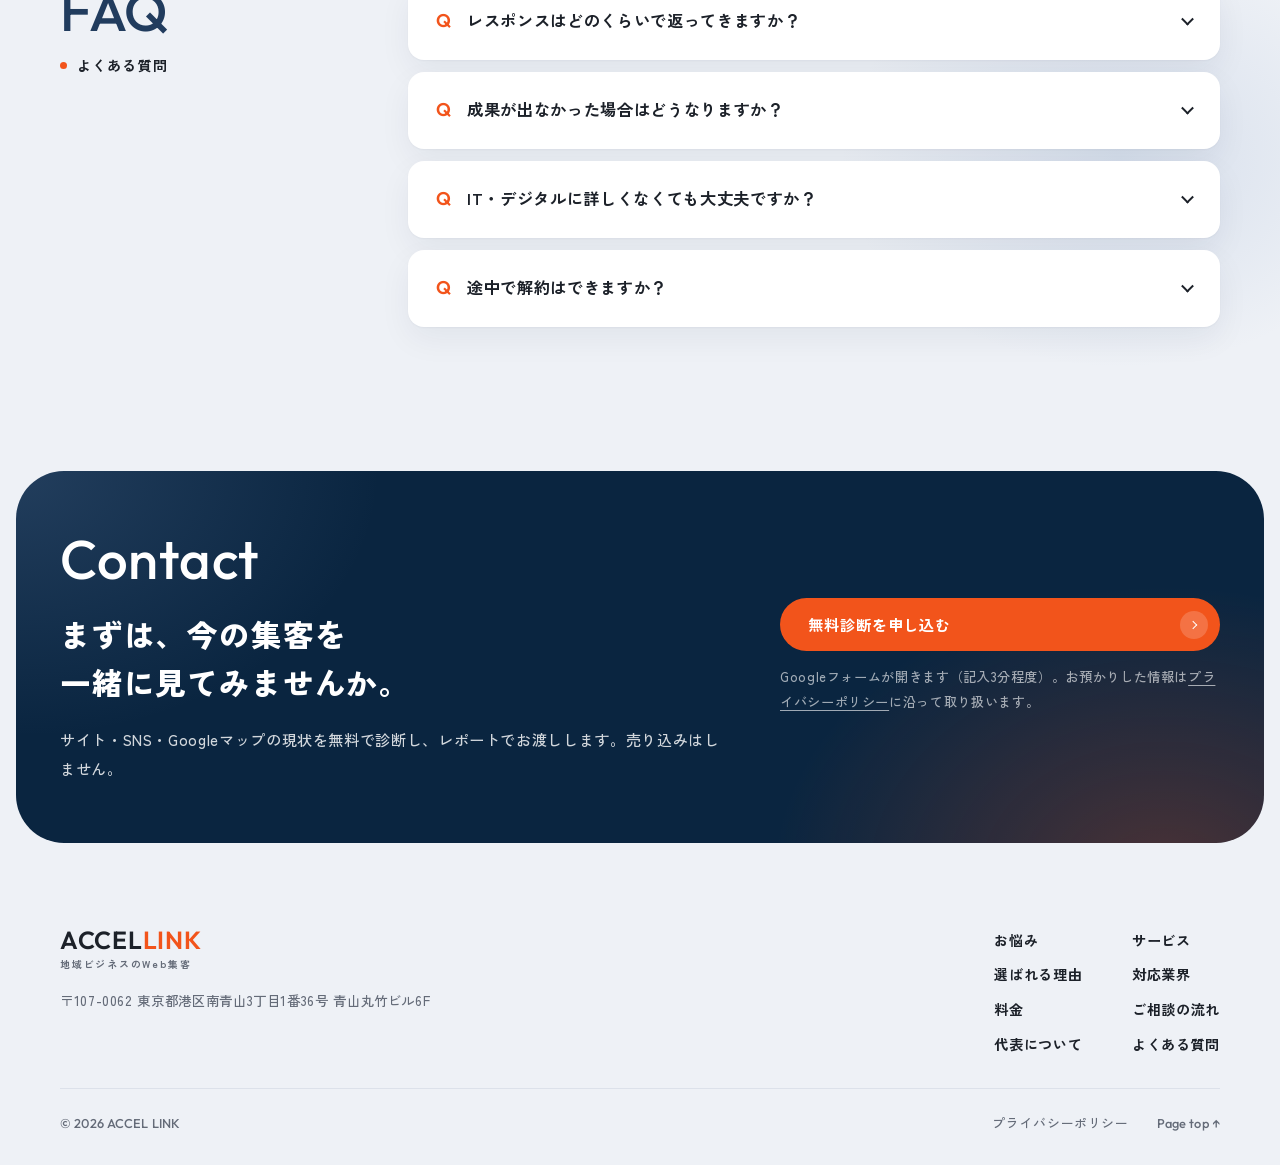
==== commit 890b3320: "PC版の余白を詰める Co-Authored-By: Claude Opus 5.5 <noreply@anthropic.com>" ====
--- a/index.html
+++ b/index.html
@@ -20,8 +20,8 @@
   <link rel="preconnect" href="https://fonts.googleapis.com">
   <link rel="preconnect" href="https://fonts.gstatic.com" crossorigin>
   <link href="https://fonts.googleapis.com/css2?family=Zen+Kaku+Gothic+New:wght@400;500;700;900&family=Outfit:wght@400;500;600&display=swap" rel="stylesheet">
-  <link rel="stylesheet" href="top.css?v=20261103t">
-  <script src="analytics.js?v=20261103t"></script>
+  <link rel="stylesheet" href="top.css?v=20261108a">
+  <script src="analytics.js?v=20261108a"></script>
 </head>
 <body>
 
@@ -291,6 +291,6 @@
 
   <a href="https://forms.gle/tFz5SyBMukdLWGup6" target="_blank" rel="noopener noreferrer" class="sp-cta" id="spCta" aria-hidden="true" tabindex="-1">無料で集客診断を受ける<i class="arrow arrow--accent" aria-hidden="true"></i></a>
 
-  <script src="script.js?v=20261103t"></script>
+  <script src="script.js?v=20261108a"></script>
 </body>
 </html>
--- a/top.css
+++ b/top.css
@@ -143,14 +143,14 @@
 .btn--outline:hover { background: rgba(255,255,255,.08); }
 
 /* ---------------------------------------------- 見出し */
-.head { margin-bottom: 40px; }
+.head { margin-bottom: 30px; }
 .head__en { font-size: clamp(2.4rem, 4.4vw, 3.4rem); font-weight: 500; line-height: 1.05; color: var(--navy-2); }
 .head__ja {
   display: flex; align-items: center; gap: 10px;
   font-size: .88rem; font-weight: 700; color: var(--strong); margin-top: 12px; letter-spacing: .08em;
 }
 .head__ja::before { content: ""; width: 7px; height: 7px; border-radius: 50%; background: var(--accent); }
-.head__title { margin-top: 18px; font-size: clamp(1.45rem, 2.5vw, 1.9rem); font-weight: 900; line-height: 1.6; color: var(--strong); letter-spacing: .06em; }
+.head__title { margin-top: 14px; font-size: clamp(1.45rem, 2.5vw, 1.9rem); font-weight: 900; line-height: 1.6; color: var(--strong); letter-spacing: .06em; }
 .head--row { display: flex; justify-content: space-between; align-items: flex-end; gap: 40px; flex-wrap: wrap; }
 .head__lead { max-width: 470px; font-size: .95rem; line-height: 1.95; }
 .head--center { text-align: center; }
@@ -159,18 +159,18 @@
 .head--light .head__en, .head--light .head__title, .head--light .head__ja { color: #fff; }
 
 /* ---------------------------------------------- セクション（地色の切り替えで区切りを明確に） */
-.sec { padding: 96px 0; position: relative; }
+.sec { padding: 72px 0; position: relative; }
 .sec--white {
   width: min(1400px, 100% - 32px);
   margin: 0 auto;
   background: var(--white);
   border-radius: var(--radius-xl);
 }
-.split { display: grid; grid-template-columns: 300px 1fr; gap: 60px; align-items: start; }
+.split { display: grid; grid-template-columns: 300px 1fr; gap: 48px; align-items: start; }
 .split > .head { margin-bottom: 0; position: sticky; top: 120px; }
 
 /* ---------------------------------------------- HERO */
-.hero { position: relative; padding: 140px 0 190px; overflow: hidden; }
+.hero { position: relative; padding: 122px 0 160px; overflow: hidden; }
 .hero__bands { position: absolute; left: 0; right: 0; bottom: 0; width: 100%; height: 100%; z-index: 0; pointer-events: none; }
 .hero__bands .b-light { fill: #D6DDE9; }
 .hero__bands .b-navy { fill: var(--navy-2); }
@@ -180,7 +180,7 @@
   width: var(--wrap); margin: 0 auto;
   display: grid; grid-template-columns: minmax(0, 1fr) 350px; gap: 64px; align-items: center;
 }
-.hero__label { display: flex; align-items: center; gap: 14px; font-size: .84rem; font-weight: 700; color: var(--strong); margin-bottom: 32px; letter-spacing: .08em; }
+.hero__label { display: flex; align-items: center; gap: 14px; font-size: .84rem; font-weight: 700; color: var(--strong); margin-bottom: 24px; letter-spacing: .08em; }
 .hero__label .en { font-size: .78rem; font-weight: 500; color: #fff; background: var(--navy); border-radius: 999px; padding: 3px 12px; letter-spacing: .06em; }
 .hero__title {
   font-size: clamp(2.4rem, 4.7vw, 4.1rem);
@@ -188,8 +188,8 @@
   color: var(--strong);
 }
 .hero__title em { font-style: normal; color: var(--accent); }
-.hero__text { margin-top: 30px; font-size: 1.04rem; line-height: 2; max-width: 34em; }
-.hero__btns { display: flex; flex-wrap: wrap; gap: 14px; margin-top: 42px; }
+.hero__text { margin-top: 22px; font-size: 1.04rem; line-height: 2; max-width: 34em; }
+.hero__btns { display: flex; flex-wrap: wrap; gap: 14px; margin-top: 30px; }
 
 /* ---------------------------------------------- 実績（ヒーロー右） */
 .numbers {
@@ -219,25 +219,25 @@
 .card {
   background: var(--tint);
   border-radius: var(--radius);
-  padding: 28px 24px;
+  padding: 24px 22px;
   display: flex; flex-direction: column;
 }
 .card--white { background: var(--white); box-shadow: var(--shadow); }
 .card h3 { font-size: 1.1rem; font-weight: 900; color: var(--strong); line-height: 1.6; }
 .card > p:not(.card__no):not(.price__target):not(.price__val):not(.price__badge) { font-size: .92rem; color: var(--muted); margin-top: 8px; line-height: 1.85; }
-.card .ic-circle, .card .ic-badge { margin-bottom: 22px; }
+.card .ic-circle, .card .ic-badge { margin-bottom: 16px; }
 .card__no { font-size: .95rem; font-weight: 500; color: var(--accent); margin-bottom: 6px; }
-.chips { display: flex; flex-wrap: wrap; gap: 6px; margin-top: 18px; }
+.chips { display: flex; flex-wrap: wrap; gap: 6px; margin-top: 14px; }
 .chips li { font-size: .8rem; font-weight: 700; color: var(--navy); background: var(--tint); border-radius: 999px; padding: 2px 12px; }
 .card--link { transition: box-shadow .3s, transform .3s var(--ease); }
 .card--link:hover { box-shadow: 0 18px 40px rgba(20, 35, 60, .1); transform: translateY(-3px); }
 .card--link:hover .arrow { background: var(--accent); }
-.ind__ic { width: 52px; height: 52px; color: var(--navy-2); margin-bottom: 22px; }
+.ind__ic { width: 52px; height: 52px; color: var(--navy-2); margin-bottom: 16px; }
 .card--link h3 { flex: 1; }
-.more { display: flex; justify-content: flex-end; align-items: center; gap: 10px; font-size: .8rem; color: var(--strong); margin-top: 22px; }
+.more { display: flex; justify-content: flex-end; align-items: center; gap: 10px; font-size: .8rem; color: var(--strong); margin-top: 14px; }
 
 /* ---------------------------------------------- 料金 */
-.price { position: relative; padding: 38px 30px; }
+.price { position: relative; padding: 30px 26px; }
 .price--pop { background: var(--navy); }
 .price--pop .price__target { color: rgba(255,255,255,.75); }
 .price--pop .price__val, .price--pop .price__val .en { color: #fff; }
@@ -253,13 +253,13 @@
 .notes { margin-top: 24px; font-size: .84rem; color: var(--muted); }
 
 /* ---------------------------------------------- プロフィール */
-.profile { display: grid; grid-template-columns: 320px 1fr; gap: 56px; align-items: center; }
+.profile { display: grid; grid-template-columns: 320px 1fr; gap: 48px; align-items: center; }
 .profile__photo { border-radius: 28px; overflow: hidden; aspect-ratio: 3 / 4; }
 .profile__photo img { width: 100%; height: 100%; object-fit: cover; object-position: 50% 30%; }
-.profile__name { margin-top: 30px; font-size: 1.9rem; font-weight: 900; color: var(--strong); letter-spacing: .16em; line-height: 1.4; }
+.profile__name { margin-top: 22px; font-size: 1.9rem; font-weight: 900; color: var(--strong); letter-spacing: .16em; line-height: 1.4; }
 .profile__role { font-size: .88rem; color: var(--muted); margin-top: 4px; }
 .profile__career { margin-top: 20px; font-size: .96rem; }
-.profile__msg { margin: 30px 0 0; padding: 26px 28px; background: var(--tint); border-radius: var(--radius); }
+.profile__msg { margin: 22px 0 0; padding: 22px 26px; background: var(--tint); border-radius: var(--radius); }
 .profile__quote { font-size: 1.2rem; font-weight: 900; color: var(--strong); margin-bottom: 8px; }
 .profile__quote em { font-style: normal; color: var(--accent); }
 .profile__msg p:last-child { font-size: .94rem; }
@@ -269,7 +269,7 @@
 .faq-item { background: var(--white); border-radius: 16px; box-shadow: var(--shadow); }
 .faq-q {
   width: 100%; text-align: left; border: 0; background: none; cursor: pointer;
-  padding: 26px 64px 26px 28px; position: relative;
+  padding: 21px 64px 21px 28px; position: relative;
   font-size: 1.02rem; font-weight: 700; color: var(--strong); letter-spacing: .04em;
   display: flex; gap: 16px; align-items: baseline;
 }
@@ -285,15 +285,15 @@
 .faq-a { display: grid; grid-template-rows: 0fr; transition: grid-template-rows .4s var(--ease); }
 .faq-a > p { overflow: hidden; padding: 0 30px 0 58px; font-size: .94rem; color: var(--text); line-height: 1.9; }
 .faq-item.open .faq-a { grid-template-rows: 1fr; }
-.faq-item.open .faq-a > p { padding-bottom: 26px; }
+.faq-item.open .faq-a > p { padding-bottom: 22px; }
 
 /* ---------------------------------------------- CTA */
-.cta { padding: 96px 16px 80px; }
+.cta { padding: 72px 16px 64px; }
 .cta__inner {
   width: min(1400px, 100%); margin: 0 auto;
   background: var(--navy);
   border-radius: var(--radius-xl);
-  padding: 72px max(calc((100% - 1160px) / 2), 32px);
+  padding: 60px max(calc((100% - 1160px) / 2), 32px);
   display: grid; grid-template-columns: 1.2fr .8fr; gap: 60px; align-items: center;
   color: rgba(255,255,255,.82);
 }
@@ -306,7 +306,7 @@
 
 /* ---------------------------------------------- フッター */
 .footer { padding: 20px 0 30px; }
-.footer__inner { display: flex; justify-content: space-between; gap: 40px; flex-wrap: wrap; padding-bottom: 40px; border-bottom: 1px solid var(--line); }
+.footer__inner { display: flex; justify-content: space-between; gap: 40px; flex-wrap: wrap; padding-bottom: 30px; border-bottom: 1px solid var(--line); }
 .footer__address { font-size: .84rem; color: var(--muted); margin-top: 20px; }
 .footer__nav { display: grid; grid-template-columns: repeat(2, max-content); gap: 8px 50px; font-size: .88rem; font-weight: 700; color: var(--strong); }
 .footer__nav a:hover { color: var(--accent); }
@@ -317,7 +317,7 @@
 .cta__note a { text-decoration: underline; text-underline-offset: 3px; }
 
 /* ---------------------------------------------- 下層（業界別ページ） */
-.hero--sub { padding: 130px 0 170px; }
+.hero--sub { padding: 116px 0 150px; }
 .hero--sub .hero__title { font-size: clamp(2.2rem, 4.2vw, 3.5rem); }
 .crumb { display: flex; flex-wrap: wrap; gap: 10px; font-size: .8rem; font-weight: 700; color: var(--muted); margin-bottom: 26px; }
 .crumb a { color: var(--strong); text-decoration: underline; text-underline-offset: 3px; }
@@ -526,7 +526,10 @@
   .menu-btn { width: 42px; height: 42px; }
   .hero { padding: 76px 0 215px; }
   .hero__bands { left: auto; right: -150px; width: 800px; height: 500px; }
-  .hero--sub .hero__label { white-space: normal; }
+  .hero--sub .hero__label { display: none; }   /* パンくずと同じ内容なのでスマホでは省く */
+  .hero--sub .crumb { margin-bottom: 12px; }
+  .hero--sub .hero__title { font-size: 1.8rem; }
+  .hero--sub .hero__text { font-size: .86rem; line-height: 1.7; }
   .hero__inner { gap: 18px; }
   .hero__label { margin-bottom: 14px; font-size: .7rem; letter-spacing: .02em; flex-wrap: nowrap; gap: 8px; white-space: nowrap; }
   .hero__label .en { flex-shrink: 0; }
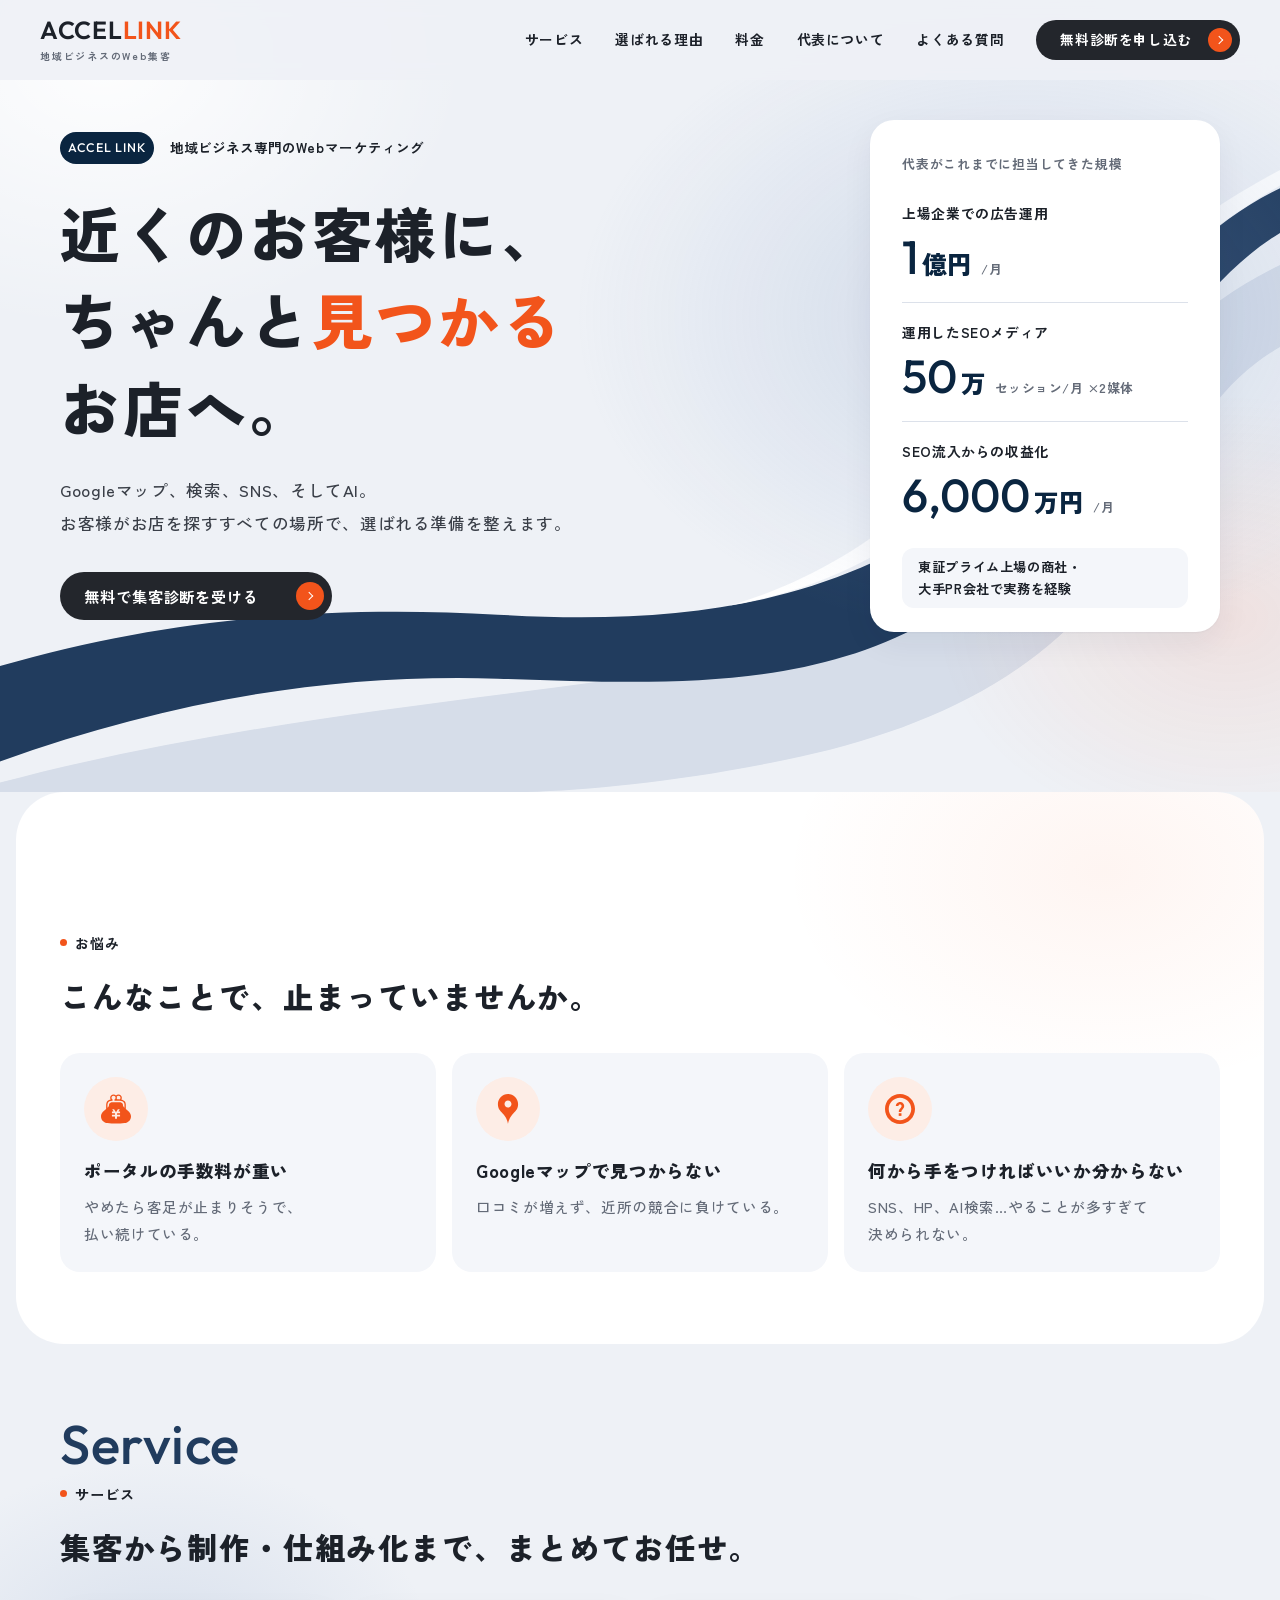
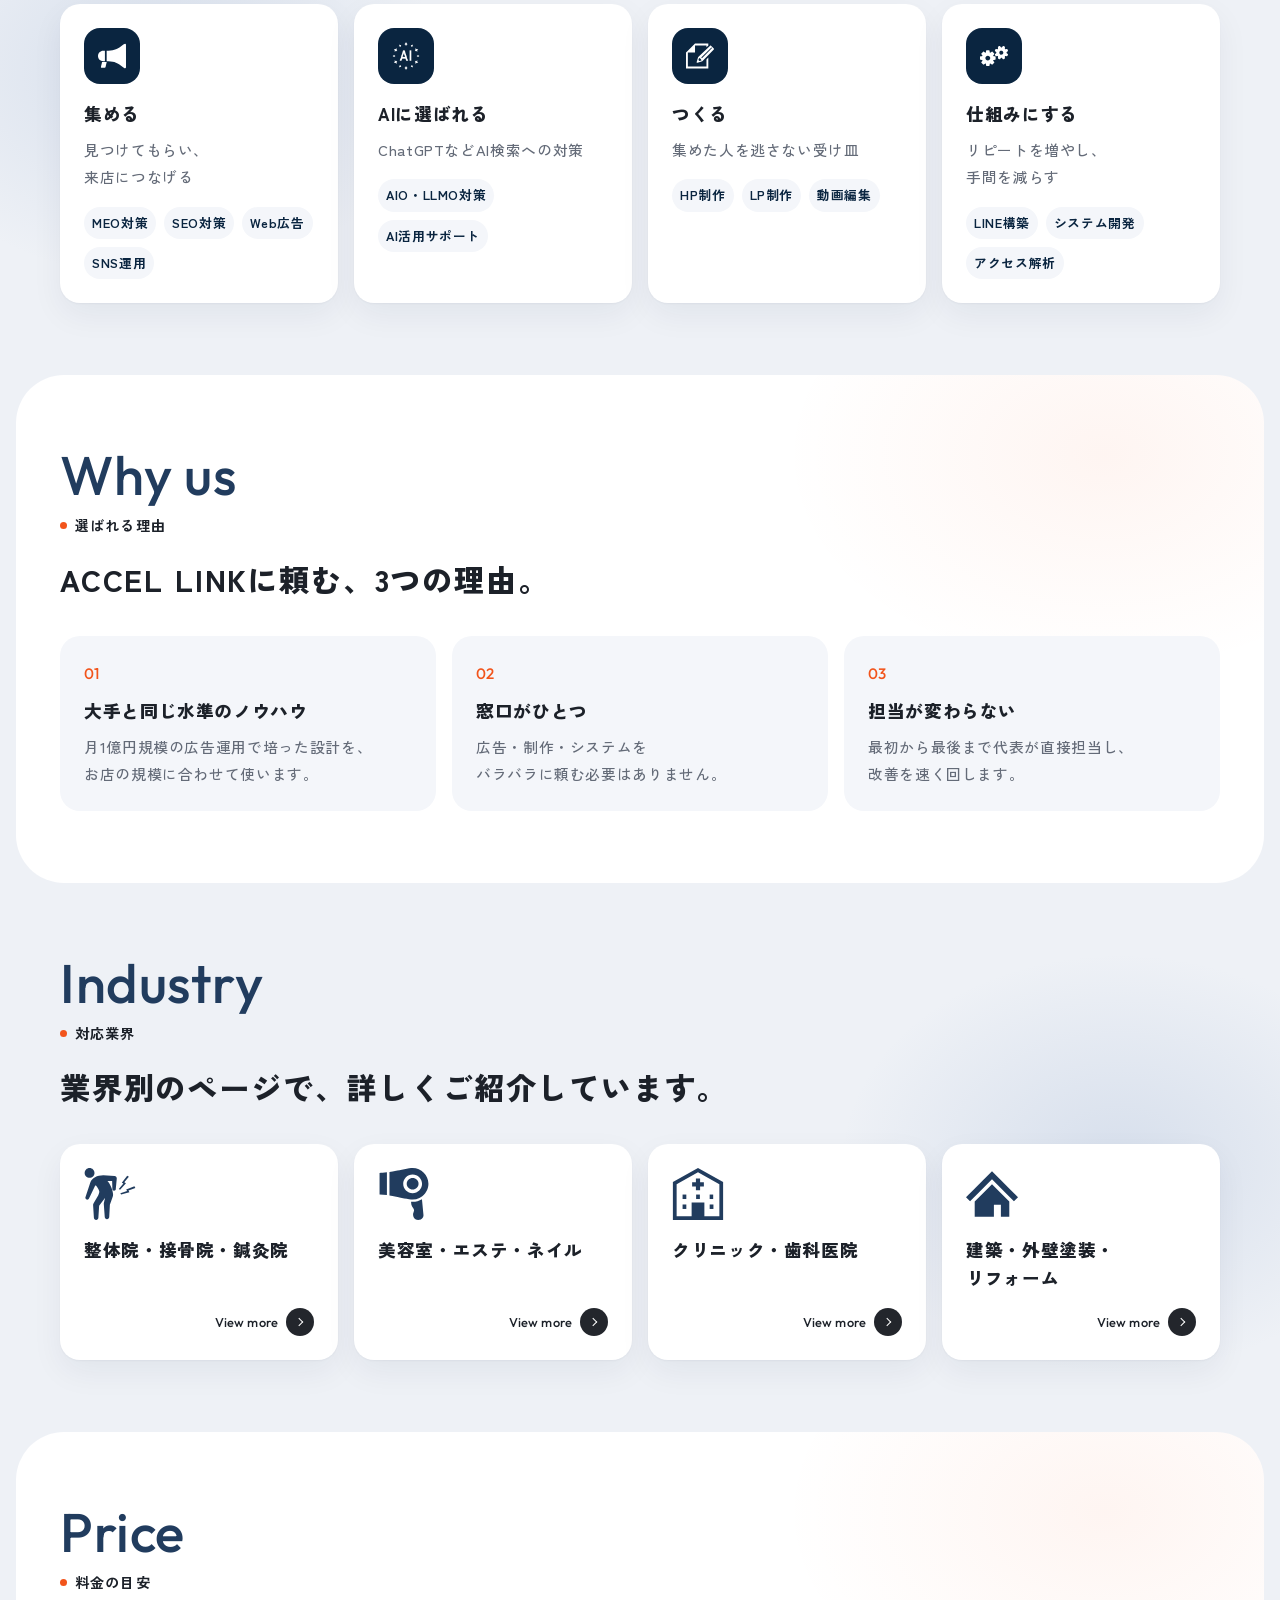
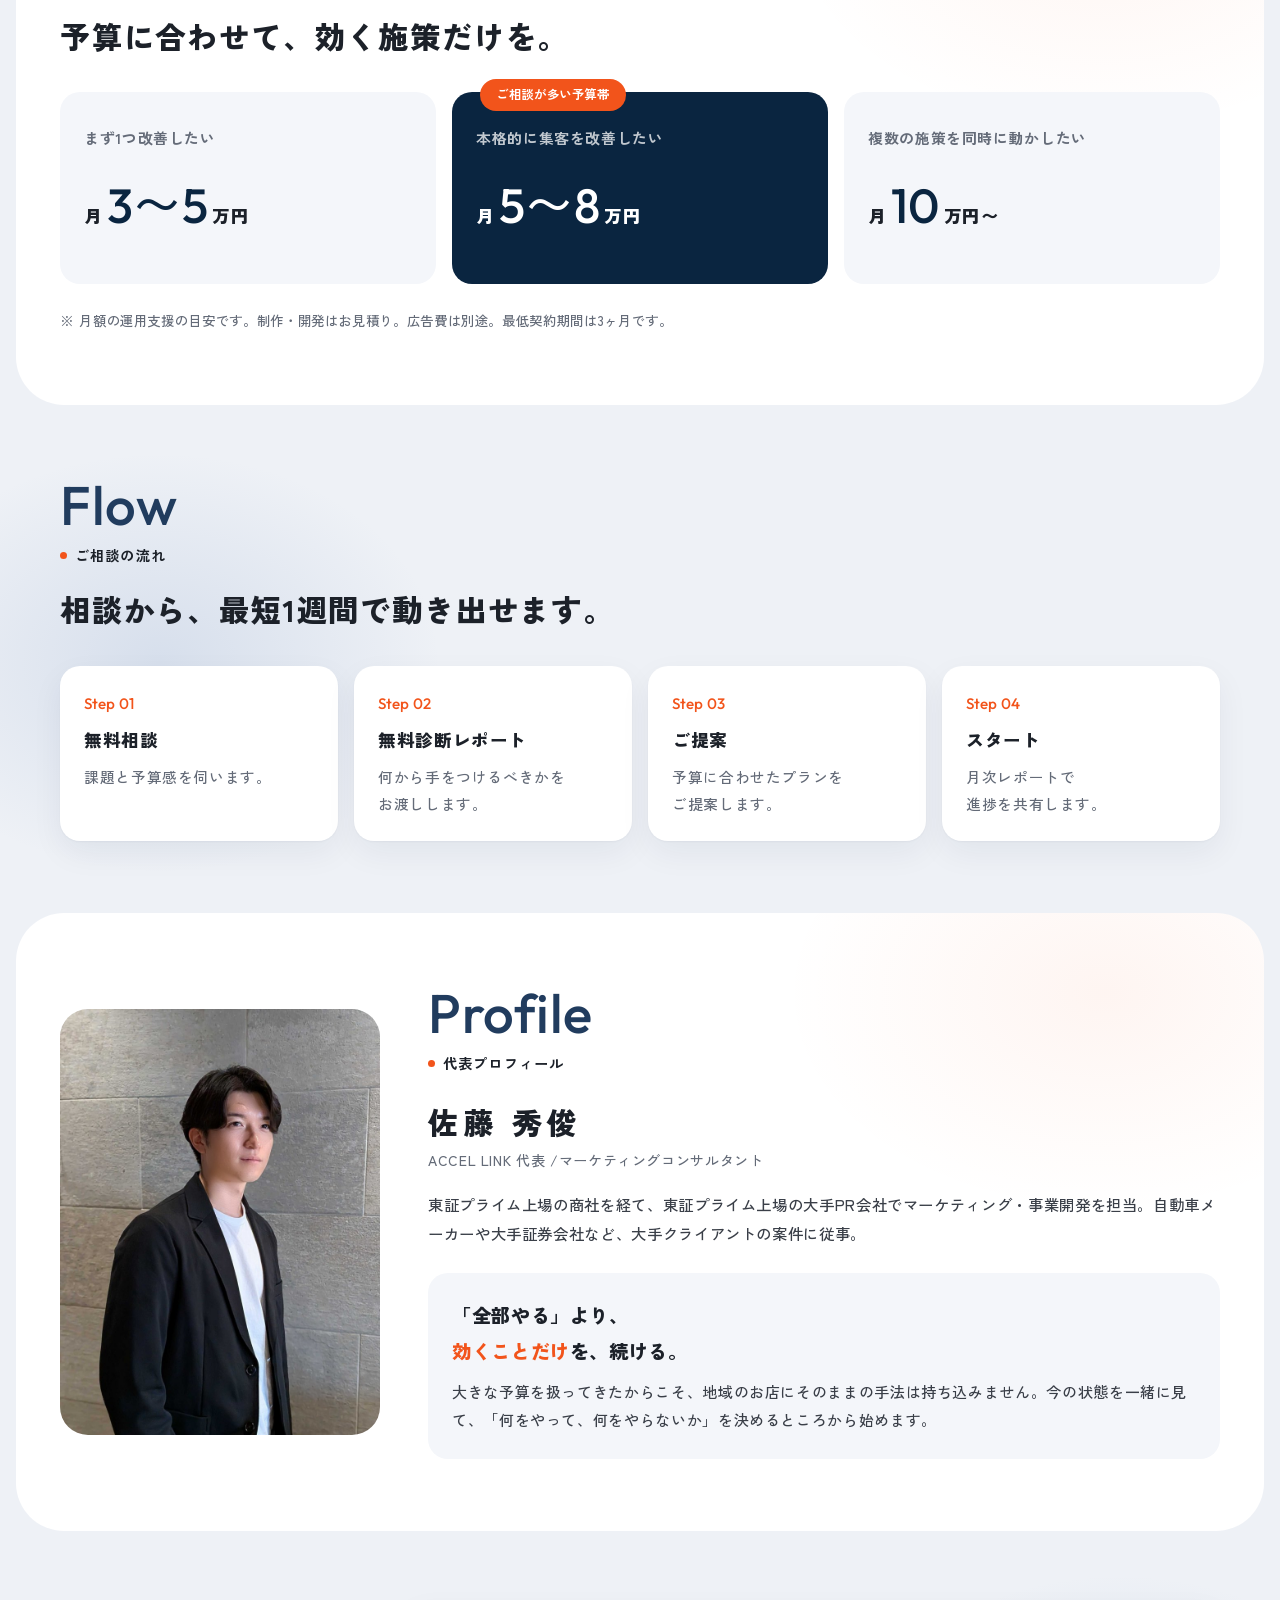
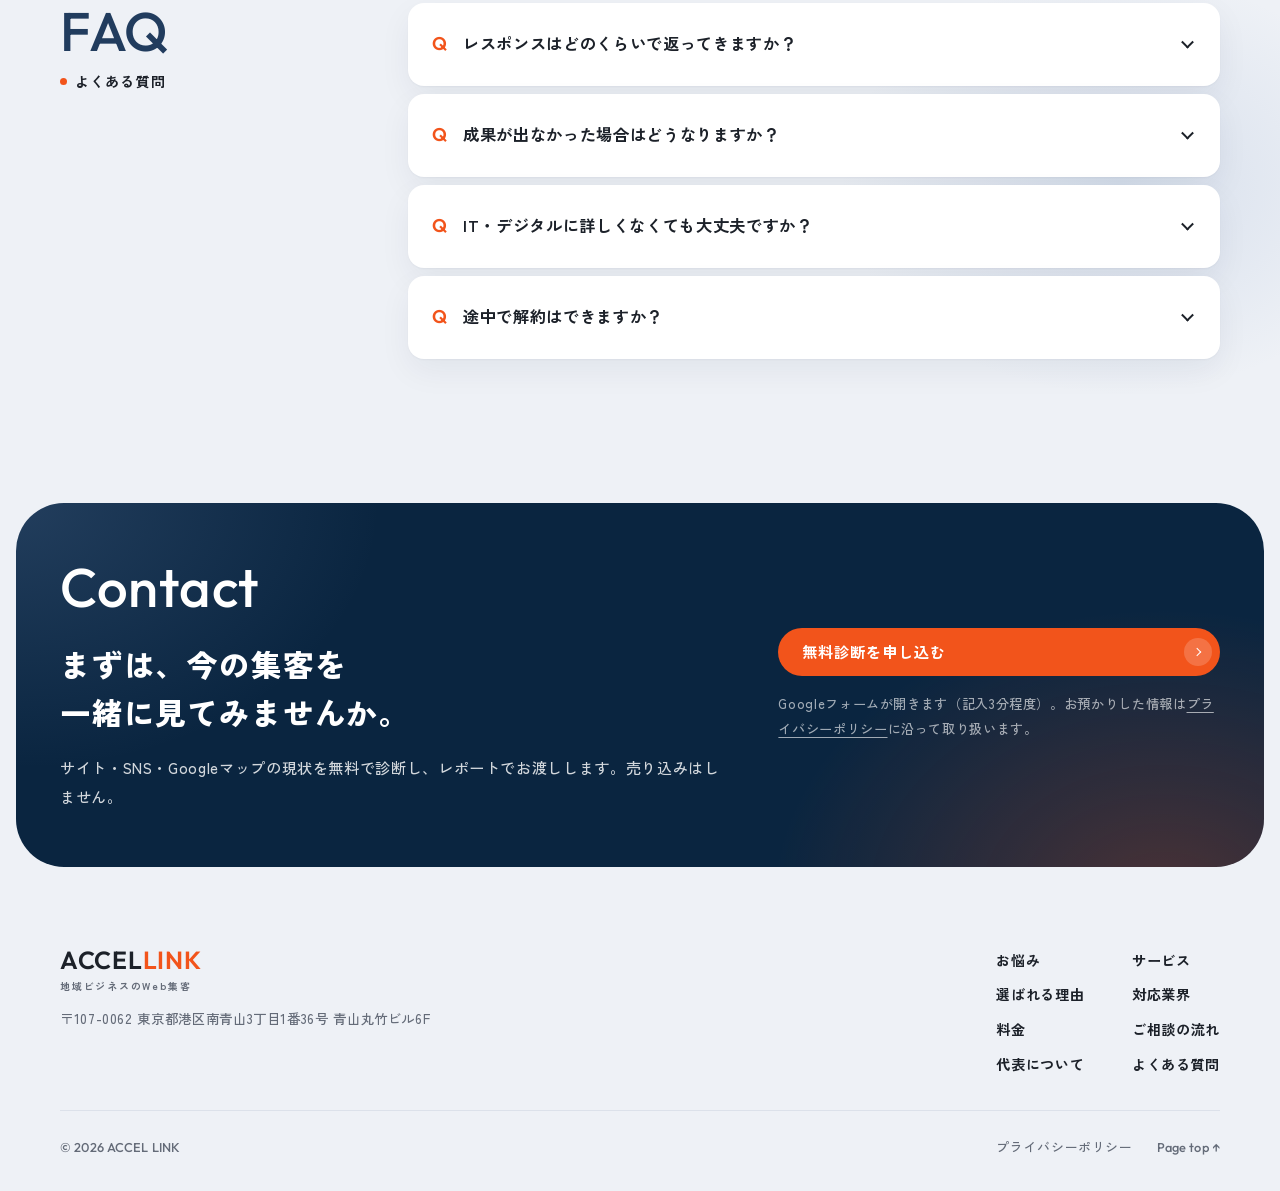
==== commit 1873d869: "余白を8の倍数に統一、CTA枠の左右余白の計算を修正 Co-Authored-By: Claude Opus 5.5 <noreply@anthropic.com>" ====
--- a/index.html
+++ b/index.html
@@ -20,8 +20,8 @@
   <link rel="preconnect" href="https://fonts.googleapis.com">
   <link rel="preconnect" href="https://fonts.gstatic.com" crossorigin>
   <link href="https://fonts.googleapis.com/css2?family=Zen+Kaku+Gothic+New:wght@400;500;700;900&family=Outfit:wght@400;500;600&display=swap" rel="stylesheet">
-  <link rel="stylesheet" href="top.css?v=20261108a">
-  <script src="analytics.js?v=20261108a"></script>
+  <link rel="stylesheet" href="top.css?v=20261108c">
+  <script src="analytics.js?v=20261108c"></script>
 </head>
 <body>
 
@@ -291,6 +291,6 @@
 
   <a href="https://forms.gle/tFz5SyBMukdLWGup6" target="_blank" rel="noopener noreferrer" class="sp-cta" id="spCta" aria-hidden="true" tabindex="-1">無料で集客診断を受ける<i class="arrow arrow--accent" aria-hidden="true"></i></a>
 
-  <script src="script.js?v=20261108a"></script>
+  <script src="script.js?v=20261108c"></script>
 </body>
 </html>
--- a/top.css
+++ b/top.css
@@ -97,7 +97,7 @@
 .logo { display: inline-flex; flex-direction: column; line-height: 1; }
 .logo__main { font-family: var(--en); font-weight: 600; font-size: 1.55rem; letter-spacing: .03em; color: var(--strong); }
 .logo__main span { color: var(--accent); }
-.logo__sub { font-size: .62rem; font-weight: 700; letter-spacing: .18em; color: var(--muted); margin-top: 6px; }
+.logo__sub { font-size: .62rem; font-weight: 700; letter-spacing: .18em; color: var(--muted); margin-top: 8px; }
 
 /* ---------------------------------------------- ヘッダー */
 .header {
@@ -111,23 +111,23 @@
   transition: border-color .3s;
 }
 .header.is-solid { border-color: var(--line); }
-.nav { display: flex; align-items: center; gap: 30px; }
+.nav { display: flex; align-items: center; gap: 32px; }
 .nav a { font-size: .86rem; font-weight: 700; color: var(--strong); transition: color .2s; }
 .nav a:hover { color: var(--accent); }
 .nav .nav__cta {
-  display: inline-flex; align-items: center; gap: 14px;
+  display: inline-flex; align-items: center; gap: 16px;
   background: var(--dark); color: #fff;
-  padding: 8px 8px 8px 22px; border-radius: 999px;
+  padding: 0 8px 0 24px; height: 40px; border-radius: 999px;
 }
 .nav .nav__cta:hover { color: #fff; background: #000; }
-.nav__cta .arrow { width: 26px; height: 26px; background: var(--accent); }
+.nav__cta .arrow { width: 24px; height: 24px; background: var(--accent); }
 .menu-btn { display: none; }
 
 /* ---------------------------------------------- ボタン */
 .btn {
   display: inline-flex; align-items: center; justify-content: space-between; gap: 24px;
-  min-width: 270px;
-  padding: 12px 12px 12px 28px;
+  min-width: 272px; min-height: 48px;
+  padding: 8px 8px 8px 24px;
   border-radius: 999px;
   font-weight: 700; font-size: .95rem; letter-spacing: .06em;
   transition: background .3s, box-shadow .3s, transform .3s var(--ease);
@@ -143,19 +143,19 @@
 .btn--outline:hover { background: rgba(255,255,255,.08); }
 
 /* ---------------------------------------------- 見出し */
-.head { margin-bottom: 30px; }
+.head { margin-bottom: 32px; }
 .head__en { font-size: clamp(2.4rem, 4.4vw, 3.4rem); font-weight: 500; line-height: 1.05; color: var(--navy-2); }
 .head__ja {
-  display: flex; align-items: center; gap: 10px;
-  font-size: .88rem; font-weight: 700; color: var(--strong); margin-top: 12px; letter-spacing: .08em;
+  display: flex; align-items: center; gap: 8px;
+  font-size: .88rem; font-weight: 700; color: var(--strong); margin-top: 8px; letter-spacing: .08em;
 }
 .head__ja::before { content: ""; width: 7px; height: 7px; border-radius: 50%; background: var(--accent); }
-.head__title { margin-top: 14px; font-size: clamp(1.45rem, 2.5vw, 1.9rem); font-weight: 900; line-height: 1.6; color: var(--strong); letter-spacing: .06em; }
+.head__title { margin-top: 16px; font-size: clamp(1.45rem, 2.5vw, 1.9rem); font-weight: 900; line-height: 1.6; color: var(--strong); letter-spacing: .06em; }
 .head--row { display: flex; justify-content: space-between; align-items: flex-end; gap: 40px; flex-wrap: wrap; }
 .head__lead { max-width: 470px; font-size: .95rem; line-height: 1.95; }
 .head--center { text-align: center; }
 .head--center .head__ja { justify-content: center; }
-.head--center .head__lead { max-width: 46em; margin: 22px auto 0; }
+.head--center .head__lead { max-width: 46em; margin: 24px auto 0; }
 .head--light .head__en, .head--light .head__title, .head--light .head__ja { color: #fff; }
 
 /* ---------------------------------------------- セクション（地色の切り替えで区切りを明確に） */
@@ -170,7 +170,7 @@
 .split > .head { margin-bottom: 0; position: sticky; top: 120px; }
 
 /* ---------------------------------------------- HERO */
-.hero { position: relative; padding: 122px 0 160px; overflow: hidden; }
+.hero { position: relative; padding: 120px 0 160px; overflow: hidden; }
 .hero__bands { position: absolute; left: 0; right: 0; bottom: 0; width: 100%; height: 100%; z-index: 0; pointer-events: none; }
 .hero__bands .b-light { fill: #D6DDE9; }
 .hero__bands .b-navy { fill: var(--navy-2); }
@@ -180,64 +180,64 @@
   width: var(--wrap); margin: 0 auto;
   display: grid; grid-template-columns: minmax(0, 1fr) 350px; gap: 64px; align-items: center;
 }
-.hero__label { display: flex; align-items: center; gap: 14px; font-size: .84rem; font-weight: 700; color: var(--strong); margin-bottom: 24px; letter-spacing: .08em; }
-.hero__label .en { font-size: .78rem; font-weight: 500; color: #fff; background: var(--navy); border-radius: 999px; padding: 3px 12px; letter-spacing: .06em; }
+.hero__label { display: flex; align-items: center; gap: 16px; font-size: .84rem; font-weight: 700; color: var(--strong); margin-bottom: 24px; letter-spacing: .08em; }
+.hero__label .en { font-size: .78rem; font-weight: 500; color: #fff; background: var(--navy); border-radius: 999px; padding: 4px 8px; letter-spacing: .06em; }
 .hero__title {
   font-size: clamp(2.4rem, 4.7vw, 4.1rem);
   font-weight: 900; line-height: 1.45; letter-spacing: .05em;
   color: var(--strong);
 }
 .hero__title em { font-style: normal; color: var(--accent); }
-.hero__text { margin-top: 22px; font-size: 1.04rem; line-height: 2; max-width: 34em; }
-.hero__btns { display: flex; flex-wrap: wrap; gap: 14px; margin-top: 30px; }
+.hero__text { margin-top: 24px; font-size: 1.04rem; line-height: 2; max-width: 34em; }
+.hero__btns { display: flex; flex-wrap: wrap; gap: 16px; margin-top: 32px; }
 
 /* ---------------------------------------------- 実績（ヒーロー右） */
 .numbers {
   background: var(--white);
   border-radius: 24px;
-  padding: 30px 32px 24px;
+  padding: 32px 32px 24px;
   box-shadow: var(--shadow);
 }
-.numbers__note { font-size: .8rem; font-weight: 700; color: var(--muted); margin-bottom: 6px; letter-spacing: .06em; }
+.numbers__note { font-size: .8rem; font-weight: 700; color: var(--muted); margin-bottom: 8px; letter-spacing: .06em; }
 .numbers__list > div { padding: 16px 0; }
 .numbers__list > div + div { border-top: 1px solid var(--line); }
 .numbers dt { font-size: .86rem; font-weight: 700; color: var(--strong); }
 .numbers dd { display: flex; align-items: baseline; flex-wrap: wrap; color: var(--navy); line-height: 1.2; margin-top: 4px; }
 .numbers .num { font-size: 2.9rem; font-weight: 500; letter-spacing: 0; }
-.numbers .unit { font-size: 1.55rem; font-weight: 900; margin-left: 3px; letter-spacing: .02em; }
+.numbers .unit { font-size: 1.55rem; font-weight: 900; margin-left: 4px; letter-spacing: .02em; }
 .numbers dd small { font-size: .8rem; font-weight: 700; color: var(--muted); margin-left: 8px; letter-spacing: .04em; }
 .numbers__career {
-  margin-top: 6px; padding: 12px 14px;
+  margin-top: 8px; padding: 8px 16px;
   background: var(--tint); border-radius: 12px;
   font-size: .82rem; font-weight: 700; color: var(--strong); line-height: 1.7;
 }
 
 /* ---------------------------------------------- 共通カード（全セクションで同じ形に統一） */
-.cards { display: grid; gap: 20px; }
+.cards { display: grid; gap: 16px; }
 .cards--3 { grid-template-columns: repeat(3, 1fr); }
 .cards--4 { grid-template-columns: repeat(4, 1fr); }
 .card {
   background: var(--tint);
   border-radius: var(--radius);
-  padding: 24px 22px;
+  padding: 24px 24px;
   display: flex; flex-direction: column;
 }
 .card--white { background: var(--white); box-shadow: var(--shadow); }
 .card h3 { font-size: 1.1rem; font-weight: 900; color: var(--strong); line-height: 1.6; }
 .card > p:not(.card__no):not(.price__target):not(.price__val):not(.price__badge) { font-size: .92rem; color: var(--muted); margin-top: 8px; line-height: 1.85; }
 .card .ic-circle, .card .ic-badge { margin-bottom: 16px; }
-.card__no { font-size: .95rem; font-weight: 500; color: var(--accent); margin-bottom: 6px; }
-.chips { display: flex; flex-wrap: wrap; gap: 6px; margin-top: 14px; }
-.chips li { font-size: .8rem; font-weight: 700; color: var(--navy); background: var(--tint); border-radius: 999px; padding: 2px 12px; }
+.card__no { font-size: .95rem; font-weight: 500; color: var(--accent); margin-bottom: 8px; }
+.chips { display: flex; flex-wrap: wrap; gap: 8px; margin-top: 16px; }
+.chips li { font-size: .8rem; font-weight: 700; color: var(--navy); background: var(--tint); border-radius: 999px; padding: 4px 8px; }
 .card--link { transition: box-shadow .3s, transform .3s var(--ease); }
 .card--link:hover { box-shadow: 0 18px 40px rgba(20, 35, 60, .1); transform: translateY(-3px); }
 .card--link:hover .arrow { background: var(--accent); }
 .ind__ic { width: 52px; height: 52px; color: var(--navy-2); margin-bottom: 16px; }
 .card--link h3 { flex: 1; }
-.more { display: flex; justify-content: flex-end; align-items: center; gap: 10px; font-size: .8rem; color: var(--strong); margin-top: 14px; }
+.more { display: flex; justify-content: flex-end; align-items: center; gap: 8px; font-size: .8rem; color: var(--strong); margin-top: 16px; }
 
 /* ---------------------------------------------- 料金 */
-.price { position: relative; padding: 30px 26px; }
+.price { position: relative; padding: 32px 24px; }
 .price--pop { background: var(--navy); }
 .price--pop .price__target { color: rgba(255,255,255,.75); }
 .price--pop .price__val, .price--pop .price__val .en { color: #fff; }
@@ -245,10 +245,10 @@
   position: absolute; top: -13px; left: 28px;
   background: var(--accent); color: #fff;
   font-size: .78rem; font-weight: 700;
-  border-radius: 999px; padding: 2px 14px;
+  border-radius: 999px; padding: 4px 16px;
 }
 .price__target { font-size: .92rem; font-weight: 700; color: var(--muted); }
-.price__val { font-weight: 900; color: var(--strong); margin-top: 6px; font-size: 1.1rem; }
+.price__val { font-weight: 900; color: var(--strong); margin-top: 8px; font-size: 1.1rem; }
 .price__val .en { font-size: 3rem; font-weight: 500; color: var(--navy); margin: 0 4px; }
 .notes { margin-top: 24px; font-size: .84rem; color: var(--muted); }
 
@@ -256,20 +256,20 @@
 .profile { display: grid; grid-template-columns: 320px 1fr; gap: 48px; align-items: center; }
 .profile__photo { border-radius: 28px; overflow: hidden; aspect-ratio: 3 / 4; }
 .profile__photo img { width: 100%; height: 100%; object-fit: cover; object-position: 50% 30%; }
-.profile__name { margin-top: 22px; font-size: 1.9rem; font-weight: 900; color: var(--strong); letter-spacing: .16em; line-height: 1.4; }
+.profile__name { margin-top: 24px; font-size: 1.9rem; font-weight: 900; color: var(--strong); letter-spacing: .16em; line-height: 1.4; }
 .profile__role { font-size: .88rem; color: var(--muted); margin-top: 4px; }
-.profile__career { margin-top: 20px; font-size: .96rem; }
-.profile__msg { margin: 22px 0 0; padding: 22px 26px; background: var(--tint); border-radius: var(--radius); }
+.profile__career { margin-top: 16px; font-size: .96rem; }
+.profile__msg { margin: 24px 0 0; padding: 24px 24px; background: var(--tint); border-radius: var(--radius); }
 .profile__quote { font-size: 1.2rem; font-weight: 900; color: var(--strong); margin-bottom: 8px; }
 .profile__quote em { font-style: normal; color: var(--accent); }
 .profile__msg p:last-child { font-size: .94rem; }
 
 /* ---------------------------------------------- FAQ */
-.faq-list { display: flex; flex-direction: column; gap: 12px; }
+.faq-list { display: flex; flex-direction: column; gap: 8px; }
 .faq-item { background: var(--white); border-radius: 16px; box-shadow: var(--shadow); }
 .faq-q {
   width: 100%; text-align: left; border: 0; background: none; cursor: pointer;
-  padding: 21px 64px 21px 28px; position: relative;
+  padding: 24px 64px 24px 24px; position: relative;
   font-size: 1.02rem; font-weight: 700; color: var(--strong); letter-spacing: .04em;
   display: flex; gap: 16px; align-items: baseline;
 }
@@ -283,9 +283,9 @@
 }
 .faq-item.open .faq-q::after { transform: translateY(-30%) rotate(-135deg); }
 .faq-a { display: grid; grid-template-rows: 0fr; transition: grid-template-rows .4s var(--ease); }
-.faq-a > p { overflow: hidden; padding: 0 30px 0 58px; font-size: .94rem; color: var(--text); line-height: 1.9; }
+.faq-a > p { overflow: hidden; padding: 0 32px 0 56px; font-size: .94rem; color: var(--text); line-height: 1.9; }
 .faq-item.open .faq-a { grid-template-rows: 1fr; }
-.faq-item.open .faq-a > p { padding-bottom: 22px; }
+.faq-item.open .faq-a > p { padding-bottom: 24px; }
 
 /* ---------------------------------------------- CTA */
 .cta { padding: 72px 16px 64px; }
@@ -293,49 +293,49 @@
   width: min(1400px, 100%); margin: 0 auto;
   background: var(--navy);
   border-radius: var(--radius-xl);
-  padding: 60px max(calc((100% - 1160px) / 2), 32px);
-  display: grid; grid-template-columns: 1.2fr .8fr; gap: 60px; align-items: center;
+  padding: 56px max(calc((min(1400px, 100vw - 32px) - 1160px) / 2), 32px);
+  display: grid; grid-template-columns: 1.2fr .8fr; gap: 56px; align-items: center;
   color: rgba(255,255,255,.82);
 }
 .cta__text .head__en { color: #fff; font-size: clamp(2.4rem, 4.4vw, 3.4rem); }
-.cta__text h2 { margin: 22px 0 18px; font-size: clamp(1.45rem, 2.5vw, 1.9rem); font-weight: 900; line-height: 1.6; color: #fff; letter-spacing: .06em; }
+.cta__text h2 { margin: 24px 0 16px; font-size: clamp(1.45rem, 2.5vw, 1.9rem); font-weight: 900; line-height: 1.6; color: #fff; letter-spacing: .06em; }
 .cta__text p:last-child { font-size: .95rem; }
-.cta__btns { display: flex; flex-direction: column; gap: 14px; }
+.cta__btns { display: flex; flex-direction: column; gap: 16px; }
 .cta__btns .btn { width: 100%; }
 .cta__note { font-size: .82rem; opacity: .75; }
 
 /* ---------------------------------------------- フッター */
-.footer { padding: 20px 0 30px; }
-.footer__inner { display: flex; justify-content: space-between; gap: 40px; flex-wrap: wrap; padding-bottom: 30px; border-bottom: 1px solid var(--line); }
-.footer__address { font-size: .84rem; color: var(--muted); margin-top: 20px; }
-.footer__nav { display: grid; grid-template-columns: repeat(2, max-content); gap: 8px 50px; font-size: .88rem; font-weight: 700; color: var(--strong); }
+.footer { padding: 16px 0 32px; }
+.footer__inner { display: flex; justify-content: space-between; gap: 40px; flex-wrap: wrap; padding-bottom: 32px; border-bottom: 1px solid var(--line); }
+.footer__address { font-size: .84rem; color: var(--muted); margin-top: 16px; }
+.footer__nav { display: grid; grid-template-columns: repeat(2, max-content); gap: 8px 48px; font-size: .88rem; font-weight: 700; color: var(--strong); }
 .footer__nav a:hover { color: var(--accent); }
-.footer__bottom { display: flex; justify-content: space-between; padding-top: 22px; font-size: .8rem; color: var(--muted); }
+.footer__bottom { display: flex; justify-content: space-between; padding-top: 24px; font-size: .8rem; color: var(--muted); }
 .footer__top:hover { color: var(--strong); }
-.footer__links { display: flex; gap: 28px; }
+.footer__links { display: flex; gap: 24px; }
 .footer__links a:hover { color: var(--strong); }
 .cta__note a { text-decoration: underline; text-underline-offset: 3px; }
 
 /* ---------------------------------------------- 下層（業界別ページ） */
-.hero--sub { padding: 116px 0 150px; }
+.hero--sub { padding: 112px 0 152px; }
 .hero--sub .hero__title { font-size: clamp(2.2rem, 4.2vw, 3.5rem); }
-.crumb { display: flex; flex-wrap: wrap; gap: 10px; font-size: .8rem; font-weight: 700; color: var(--muted); margin-bottom: 26px; }
+.crumb { display: flex; flex-wrap: wrap; gap: 8px; font-size: .8rem; font-weight: 700; color: var(--muted); margin-bottom: 24px; }
 .crumb a { color: var(--strong); text-decoration: underline; text-underline-offset: 3px; }
 .crumb a:hover { color: var(--accent); }
-.notice { margin-top: 24px; padding: 18px 22px; background: var(--white); border-left: 4px solid var(--navy-2); border-radius: 12px; font-size: .9rem; color: var(--strong); }
+.notice { margin-top: 24px; padding: 16px 24px; background: var(--white); border-left: 4px solid var(--navy-2); border-radius: 12px; font-size: .9rem; color: var(--strong); }
 .faq-list--tint .faq-item { background: var(--tint); box-shadow: none; }
 .footer__nav--sub { grid-template-columns: max-content; }
 
 /* ---------------------------------------------- 下層（プライバシーポリシー） */
 .legal__back { font-size: .86rem; font-weight: 700; color: var(--strong); }
 .legal__back:hover { color: var(--accent); }
-.legal { padding: 150px 16px 100px; }
-.legal__inner { width: min(820px, 100%); margin: 0 auto; background: var(--white); border-radius: var(--radius-xl); padding: 72px clamp(22px, 6vw, 72px); }
+.legal { padding: 152px 16px 96px; }
+.legal__inner { width: min(820px, 100%); margin: 0 auto; background: var(--white); border-radius: var(--radius-xl); padding: 72px clamp(24px, 6vw, 72px); }
 .legal__inner .head__en { font-size: clamp(2rem, 4vw, 2.8rem); }
-.legal__title { margin: 10px 0 36px; font-size: 1.6rem; font-weight: 900; color: var(--strong); }
-.legal h2 { margin: 40px 0 12px; font-size: 1.1rem; font-weight: 900; color: var(--strong); }
-.legal p + p { margin-top: 10px; }
-.legal ul { margin-top: 10px; padding-left: 1.2em; list-style: disc; }
+.legal__title { margin: 8px 0 32px; font-size: 1.6rem; font-weight: 900; color: var(--strong); }
+.legal h2 { margin: 40px 0 8px; font-size: 1.1rem; font-weight: 900; color: var(--strong); }
+.legal p + p { margin-top: 8px; }
+.legal ul { margin-top: 8px; padding-left: 1.2em; list-style: disc; }
 .legal a { color: var(--navy-2); text-decoration: underline; text-underline-offset: 3px; }
 .legal__date { margin-top: 48px; font-size: .88rem; color: var(--muted); }
 
@@ -433,7 +433,7 @@
    レスポンシブ
    ========================================================= */
 @media (max-width: 1180px) {
-  .nav { gap: 20px; }
+  .nav { gap: 16px; }
   .nav a { font-size: .82rem; }
   .cards--4 { grid-template-columns: repeat(2, 1fr); }
   .profile { grid-template-columns: 300px 1fr; gap: 48px; }
@@ -441,9 +441,9 @@
 
 @media (max-width: 960px) {
   :root { --wrap: min(1160px, 100% - 40px); }
-  .header { height: 68px; padding: 0 20px; }
+  .header { height: 64px; padding: 0 16px; }
   .menu-btn {
-    display: flex; flex-direction: column; align-items: center; justify-content: center; gap: 7px;
+    display: flex; flex-direction: column; align-items: center; justify-content: center; gap: 8px;
     width: 46px; height: 46px; border: 0; border-radius: 50%;
     background: var(--dark); cursor: pointer; position: relative; z-index: 2;
   }
@@ -453,32 +453,32 @@
   .nav {
     position: fixed; inset: 0; background: var(--bg);
     flex-direction: column; align-items: stretch; justify-content: center; gap: 0;
-    padding: 90px 28px 40px;
+    padding: 88px 24px 40px;
     opacity: 0; visibility: hidden; transition: opacity .3s, visibility .3s;
   }
   .nav.open { opacity: 1; visibility: visible; }
-  .nav a { font-size: 1.1rem; padding: 14px 4px; border-bottom: 1px solid var(--line); }
-  .nav .nav__cta { margin-top: 24px; justify-content: space-between; border: 0; padding: 12px 12px 12px 24px; }
-
-  .hero { padding: 110px 0 190px; }
+  .nav a { font-size: 1.1rem; padding: 16px 4px; border-bottom: 1px solid var(--line); }
+  .nav .nav__cta { margin-top: 24px; justify-content: space-between; border: 0; padding: 8px 8px 8px 24px; }
+
+  .hero { padding: 112px 0 192px; }
   .hero__bands { top: auto; height: 420px; }
   .hero__inner { grid-template-columns: 1fr; gap: 48px; }
   .numbers { max-width: 520px; }
-  .split, .message, .profile { grid-template-columns: 1fr; gap: 44px; }
+  .split, .message, .profile { grid-template-columns: 1fr; gap: 40px; }
   .split > .head { position: static; }
   .profile__photo { max-width: 360px; }
   .cards--3 { grid-template-columns: 1fr; }
-  .cta__inner { grid-template-columns: 1fr; gap: 36px; }
+  .cta__inner { grid-template-columns: 1fr; gap: 32px; }
 
   /* 横並びの小さなカードにして縦の長さを詰める */
-  .cards--row { gap: 10px; }
-  .cards--row .card { display: grid; grid-template-columns: auto 1fr; column-gap: 18px; align-items: center; padding: 20px 22px; }
+  .cards--row { gap: 8px; }
+  .cards--row .card { display: grid; grid-template-columns: auto 1fr; column-gap: 16px; align-items: center; padding: 16px 24px; }
   .cards--row .card > :first-child { grid-row: span 2; margin: 0; }
-  .cards--row .card > p:not(.card__no) { margin-top: 2px !important; }
+  .cards--row .card > p:not(.card__no) { margin-top: 4px !important; }
   .cards--row .ic-circle { width: 52px; height: 52px; }
   .cards--row .ic-circle .ic { width: 26px; height: 26px; }
   .cards--row .card__no { font-size: 1.5rem; min-width: 1.6em; }
-  .cards--price .price { grid-template-columns: 1fr auto; padding: 22px; }
+  .cards--price .price { grid-template-columns: 1fr auto; padding: 24px; }
   .cards--price .price__badge { grid-row: auto; }
   .cards--price .price > .price__target { grid-column: 1; grid-row: 1; }
   .cards--price .price > .price__val { grid-column: 2; grid-row: 1; margin: 0; white-space: nowrap; }
@@ -486,8 +486,8 @@
 
   .sp-cta {
     display: flex; align-items: center; justify-content: space-between; gap: 16px;
-    position: fixed; z-index: 90; left: 12px; right: 12px; bottom: calc(12px + env(safe-area-inset-bottom));
-    padding: 10px 10px 10px 24px; border-radius: 999px;
+    position: fixed; z-index: 90; left: 16px; right: 16px; bottom: calc(16px + env(safe-area-inset-bottom));
+    padding: 8px 8px 8px 24px; min-height: 48px; border-radius: 999px;
     background: var(--dark); color: #fff; font-weight: 700; font-size: .95rem; letter-spacing: .06em;
     box-shadow: 0 10px 30px rgba(0, 0, 0, .18);
     opacity: 0; visibility: hidden; transition: opacity .3s, visibility .3s;
@@ -504,46 +504,46 @@
   .hero__text { font-size: .98rem; }
   .hero__label { flex-wrap: wrap; gap: 8px; }
   .btn { width: 100%; min-width: 0; }
-  .numbers { padding: 24px 22px 18px; }
+  .numbers { padding: 24px 24px 16px; }
   .numbers .num { font-size: 2.5rem; }
   .sec { padding: 72px 0; }
   .sec--white { width: calc(100% - 16px); border-radius: 30px; }
-  .cta__inner { border-radius: 30px; padding: 80px 20px; }
+  .cta__inner { border-radius: 30px; padding: 80px 16px; }
   .cta { padding-left: 8px; padding-right: 8px; }
   .head { margin-bottom: 32px; }
   .head--center { text-align: left; }
   .head--center .head__ja { justify-content: flex-start; }
   .cards--4 { grid-template-columns: 1fr; }
-  .card { padding: 26px 22px; }
-  .faq-q { padding: 20px 50px 20px 20px; font-size: .96rem; }
+  .card { padding: 24px 24px; }
+  .faq-q { padding: 16px 48px 16px 16px; font-size: .96rem; }
   .faq-q::after { right: 20px; }
-  .faq-a > p { padding-left: 20px; padding-right: 20px; }
-  .cta { padding-top: 96px; padding-bottom: 70px; }
+  .faq-a > p { padding-left: 16px; padding-right: 16px; }
+  .cta { padding-top: 96px; padding-bottom: 72px; }
   .footer__bottom { flex-direction: column; gap: 8px; }
 
   /* ---- スクロール量を減らすためのスマホ最適化 ---- */
-  .header { height: 60px; }
+  .header { height: 64px; }
   .menu-btn { width: 42px; height: 42px; }
-  .hero { padding: 76px 0 215px; }
+  .hero { padding: 88px 0 216px; }
   .hero__bands { left: auto; right: -150px; width: 800px; height: 500px; }
   .hero--sub .hero__label { display: none; }   /* パンくずと同じ内容なのでスマホでは省く */
-  .hero--sub .crumb { margin-bottom: 12px; }
+  .hero--sub .crumb { margin-bottom: 8px; }
   .hero--sub .hero__title { font-size: 1.8rem; }
   .hero--sub .hero__text { font-size: .86rem; line-height: 1.7; }
-  .hero__inner { gap: 18px; }
-  .hero__label { margin-bottom: 14px; font-size: .7rem; letter-spacing: .02em; flex-wrap: nowrap; gap: 8px; white-space: nowrap; }
+  .hero__inner { gap: 16px; }
+  .hero__label { margin-bottom: 16px; font-size: .7rem; letter-spacing: .02em; flex-wrap: nowrap; gap: 8px; white-space: nowrap; }
   .hero__label .en { flex-shrink: 0; }
   .hero__title { font-size: 2rem; line-height: 1.38; }
-  .hero__text { margin-top: 14px; font-size: .9rem; line-height: 1.8; }
-  .hero__btns { margin-top: 20px; }
-  .crumb { margin-bottom: 14px; }
+  .hero__text { margin-top: 16px; font-size: .9rem; line-height: 1.8; }
+  .hero__btns { margin-top: 16px; }
+  .crumb { margin-bottom: 16px; }
 
   /* 実績は3列の帯にまとめる */
   /* 実績：カードにせず、数字だけを3列で軽く見せる */
   .numbers { background: none; box-shadow: none; padding: 0; border-radius: 0; }
   .numbers__note, .numbers__career { display: none; }
   .numbers__list { display: grid; grid-template-columns: repeat(3, 1fr); }
-  .numbers__list > div { padding: 2px 0 2px 12px; display: flex; flex-direction: column-reverse; }
+  .numbers__list > div { padding: 4px 0 4px 8px; display: flex; flex-direction: column-reverse; }
   .numbers__list > div:first-child { padding-left: 0; }
   .numbers__list > div + div { border-top: 0; border-left: 1px solid rgba(33, 60, 94, .18); }
   .numbers dt { font-size: .66rem; font-weight: 700; color: var(--muted); letter-spacing: .02em; line-height: 1.3; margin-top: 4px; }
@@ -553,40 +553,40 @@
   .numbers__list > div:nth-child(3) dt::before { content: "月間のSEO収益"; }
   .numbers dd { margin-top: 0; flex-wrap: nowrap; white-space: nowrap; }
   .numbers .num { font-size: 1.7rem; }
-  .numbers .unit { font-size: .8rem; margin-left: 1px; }
+  .numbers .unit { font-size: .8rem; margin-left: 4px; }
   .numbers dd small { display: none; }
 
-  .sec { padding: 52px 0; }
+  .sec { padding: 48px 0; }
   .sec--white { border-radius: 26px; }
-  .head { margin-bottom: 22px; }
+  .head { margin-bottom: 24px; }
   .head__en { font-size: 2.1rem; }
-  .head__ja { margin-top: 6px; font-size: .8rem; }
-  .head__title { margin-top: 14px; font-size: 1.22rem; line-height: 1.55; }
+  .head__ja { margin-top: 8px; font-size: .8rem; }
+  .head__title { margin-top: 16px; font-size: 1.22rem; line-height: 1.55; }
 
   .card h3 { font-size: 1rem; }
   .card > p:not(.card__no):not(.price__target):not(.price__val):not(.price__badge) { font-size: .84rem; line-height: 1.75; }
-  .cards--row .card { padding: 16px 16px; column-gap: 14px; }
+  .cards--row .card { padding: 16px 16px; column-gap: 16px; }
   .cards--row .ic-circle { width: 44px; height: 44px; }
   .cards--row .ic-circle .ic { width: 22px; height: 22px; }
-  .cards--price .price { padding: 18px 18px; }
+  .cards--price .price { padding: 16px 16px; }
   .cards--price .price__target { font-size: .84rem; }
   .cards--price .price__val .en { font-size: 2rem; }
 
   /* 2列グリッド（サービス・対応業界・流れ） */
-  .cards--grid2 { grid-template-columns: 1fr 1fr; gap: 10px; }
-  .cards--grid2 .card { padding: 18px 14px 16px; border-radius: 16px; }
-  .cards--grid2 .ic-badge { width: 40px; height: 40px; border-radius: 12px; margin-bottom: 12px; }
+  .cards--grid2 { grid-template-columns: 1fr 1fr; gap: 8px; }
+  .cards--grid2 .card { padding: 16px 16px 16px; border-radius: 16px; }
+  .cards--grid2 .ic-badge { width: 40px; height: 40px; border-radius: 12px; margin-bottom: 8px; }
   .cards--grid2 .ic-badge .ic { width: 22px; height: 22px; }
   .cards--grid2 .card h3 { font-size: .95rem; line-height: 1.5; }
   .cards--grid2 .card > p:not(.card__no) { font-size: .76rem !important; line-height: 1.65 !important; margin-top: 4px !important; }
-  .cards--grid2 .card__no { font-size: .8rem; margin-bottom: 2px; }
+  .cards--grid2 .card__no { font-size: .8rem; margin-bottom: 4px; }
   .cards--grid2 p .nb, .cards--row p .nb { display: inline; }
   .cards--grid2 p, .cards--row p { word-break: auto-phrase; }
-  .cards--grid2 .chips { margin-top: 10px; gap: 4px; }
-  .cards--grid2 .chips li { font-size: .68rem; padding: 1px 8px; letter-spacing: 0; }
-  .cards--grid2 .ind__ic { width: 36px; height: 36px; margin-bottom: 10px; }
+  .cards--grid2 .chips { margin-top: 8px; gap: 4px; }
+  .cards--grid2 .chips li { font-size: .68rem; padding: 4px 8px; letter-spacing: 0; }
+  .cards--grid2 .ind__ic { width: 36px; height: 36px; margin-bottom: 8px; }
   .cards--grid2 .card--link h3 { font-size: .88rem; }
-  .cards--grid2 .more { margin-top: 10px; font-size: 0; }
+  .cards--grid2 .more { margin-top: 8px; font-size: 0; }
   .cards--grid2 .more .arrow { width: 24px; height: 24px; }
 
   /* プロフィール：写真を小さく横に置く */
@@ -599,23 +599,23 @@
   .profile__name { margin-top: 8px; font-size: 1.4rem; }
   .profile__role { font-size: .74rem; }
   .profile__career, .profile__msg { grid-column: 1 / -1; }
-  .profile__career { margin-top: 18px; font-size: .88rem; }
-  .profile__msg { margin-top: 16px; padding: 18px; }
+  .profile__career { margin-top: 16px; font-size: .88rem; }
+  .profile__msg { margin-top: 16px; padding: 16px; }
   .profile__quote { font-size: 1.05rem; }
   .profile__msg p:last-child { font-size: .86rem; }
 
   .faq-list { gap: 8px; }
-  .faq-q { padding: 16px 44px 16px 16px; font-size: .9rem; gap: 10px; }
+  .faq-q { padding: 16px 40px 16px 16px; font-size: .9rem; gap: 8px; }
   .faq-q::after { right: 18px; }
-  .faq-a > p { padding: 0 18px 0 16px; font-size: .86rem; }
-  .faq-item.open .faq-a > p { padding-bottom: 18px; }
+  .faq-a > p { padding: 0 16px 0 16px; font-size: .86rem; }
+  .faq-item.open .faq-a > p { padding-bottom: 16px; }
   .notes, .notice { font-size: .78rem; }
-  .notice { margin-top: 14px; padding: 14px 16px; }
-
-  .cta { padding: 52px 8px 32px; }
-  .cta__inner { padding: 52px 20px; gap: 24px; }
-  .cta__text h2 { margin: 14px 0 12px; font-size: 1.3rem; }
+  .notice { margin-top: 16px; padding: 16px 16px; }
+
+  .cta { padding: 48px 8px 32px; }
+  .cta__inner { padding: 48px 16px; gap: 24px; }
+  .cta__text h2 { margin: 16px 0 8px; font-size: 1.3rem; }
   .cta__text p:last-child { font-size: .86rem; }
-  .footer__inner { padding-bottom: 28px; gap: 24px; }
-  .footer__nav { gap: 6px 28px; font-size: .82rem; }
-}
+  .footer__inner { padding-bottom: 24px; gap: 24px; }
+  .footer__nav { gap: 8px 24px; font-size: .82rem; }
+}
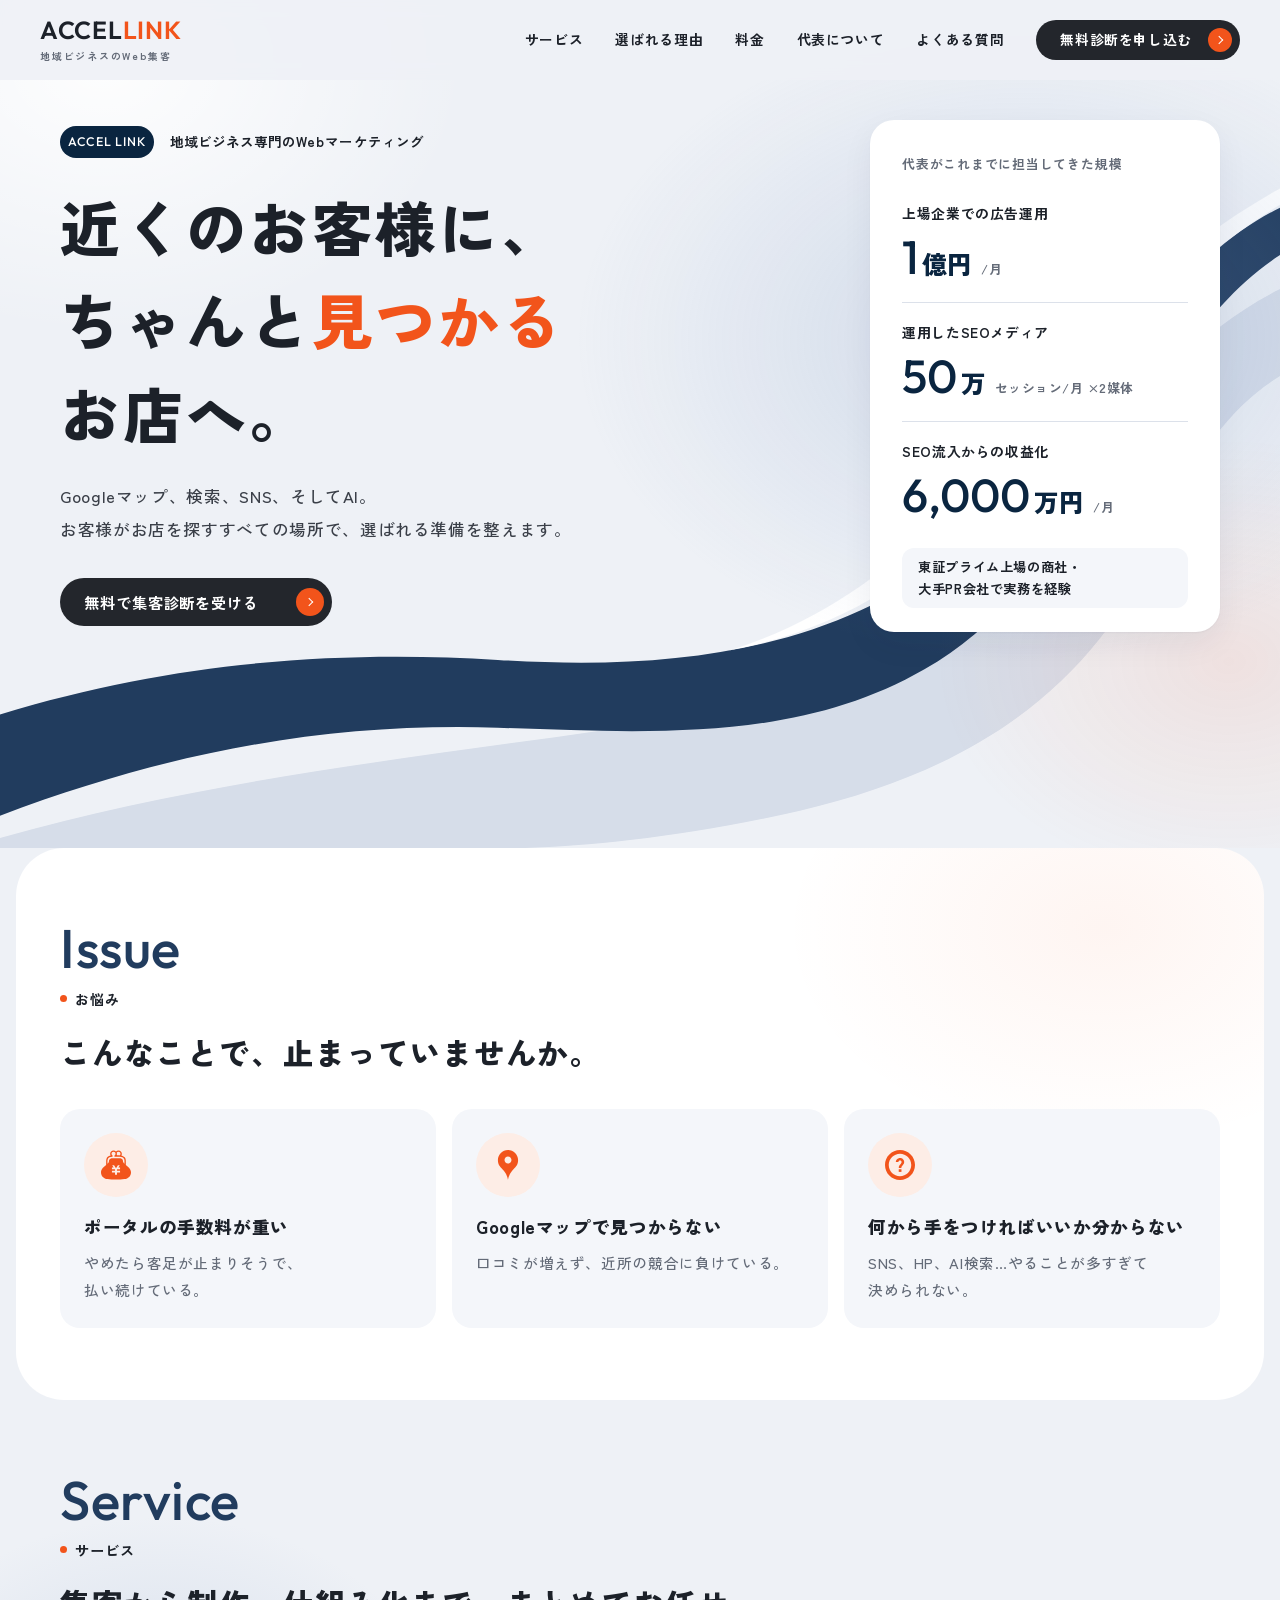
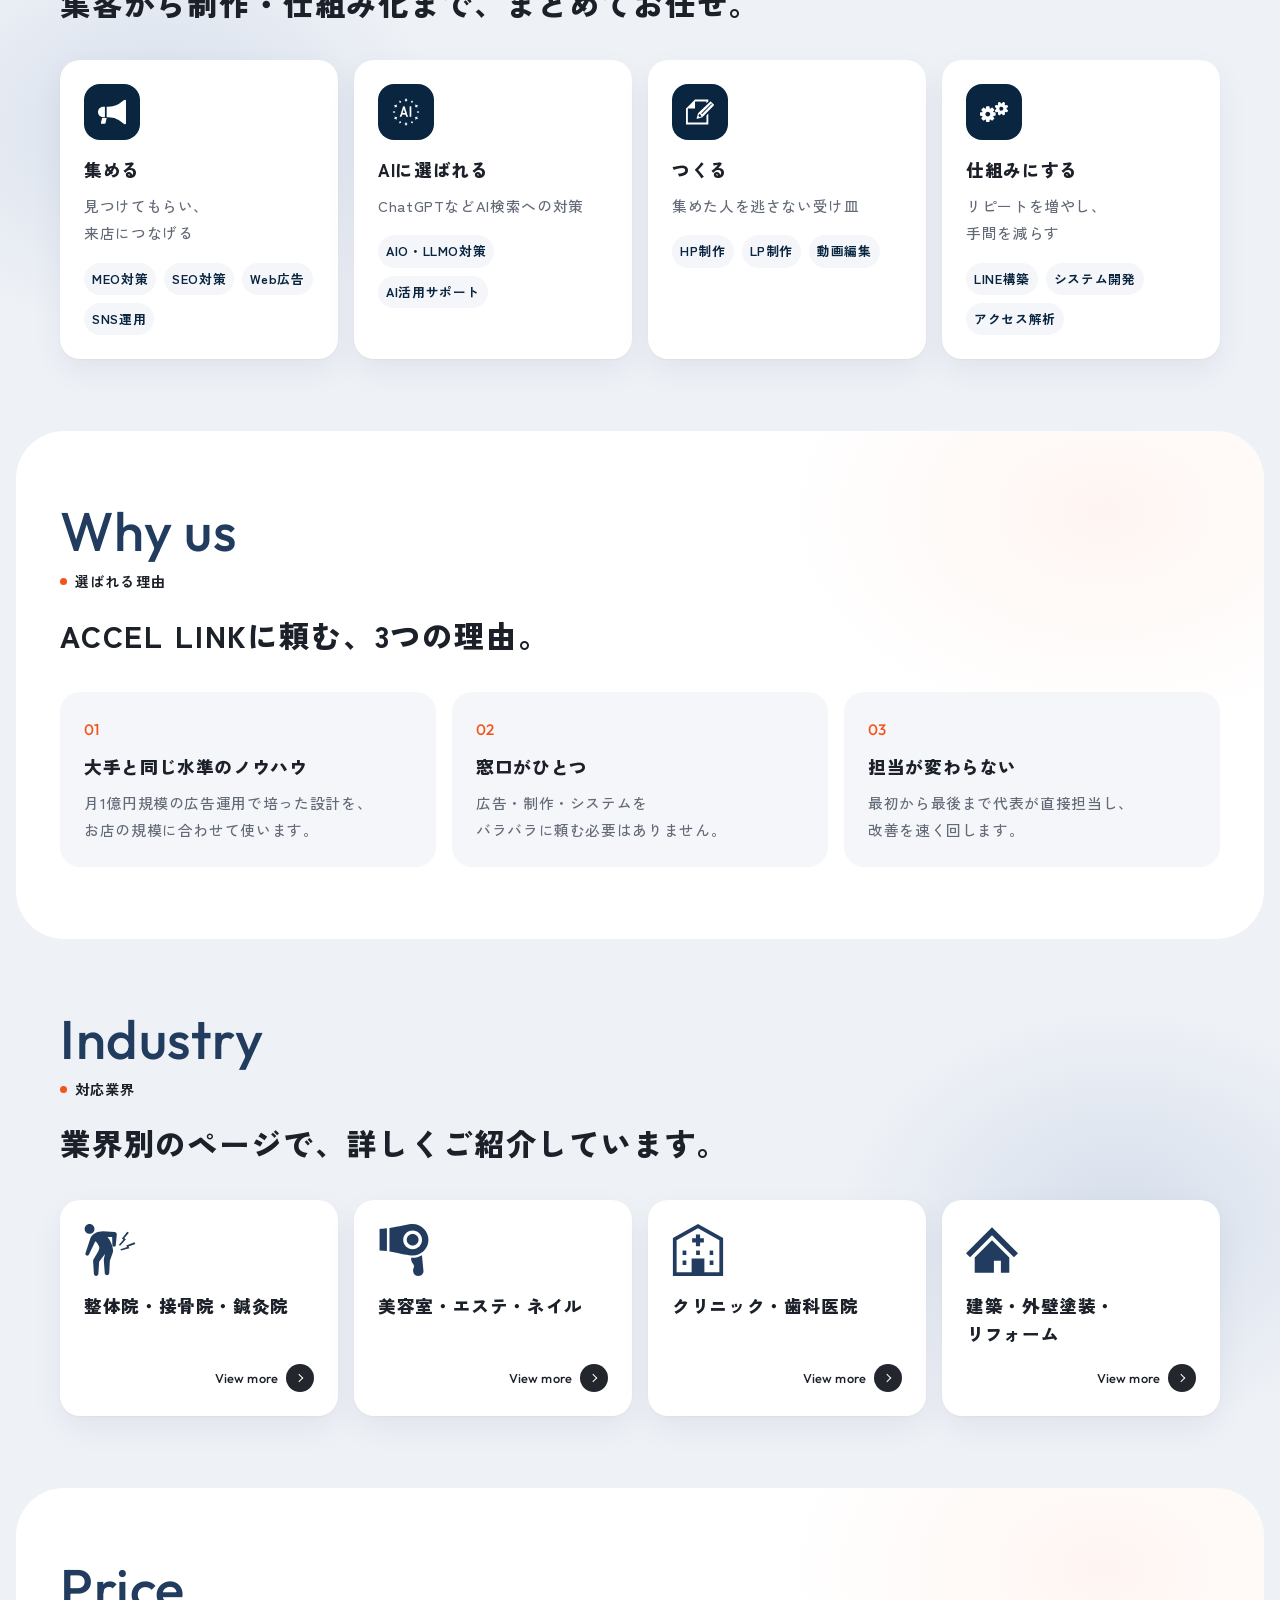
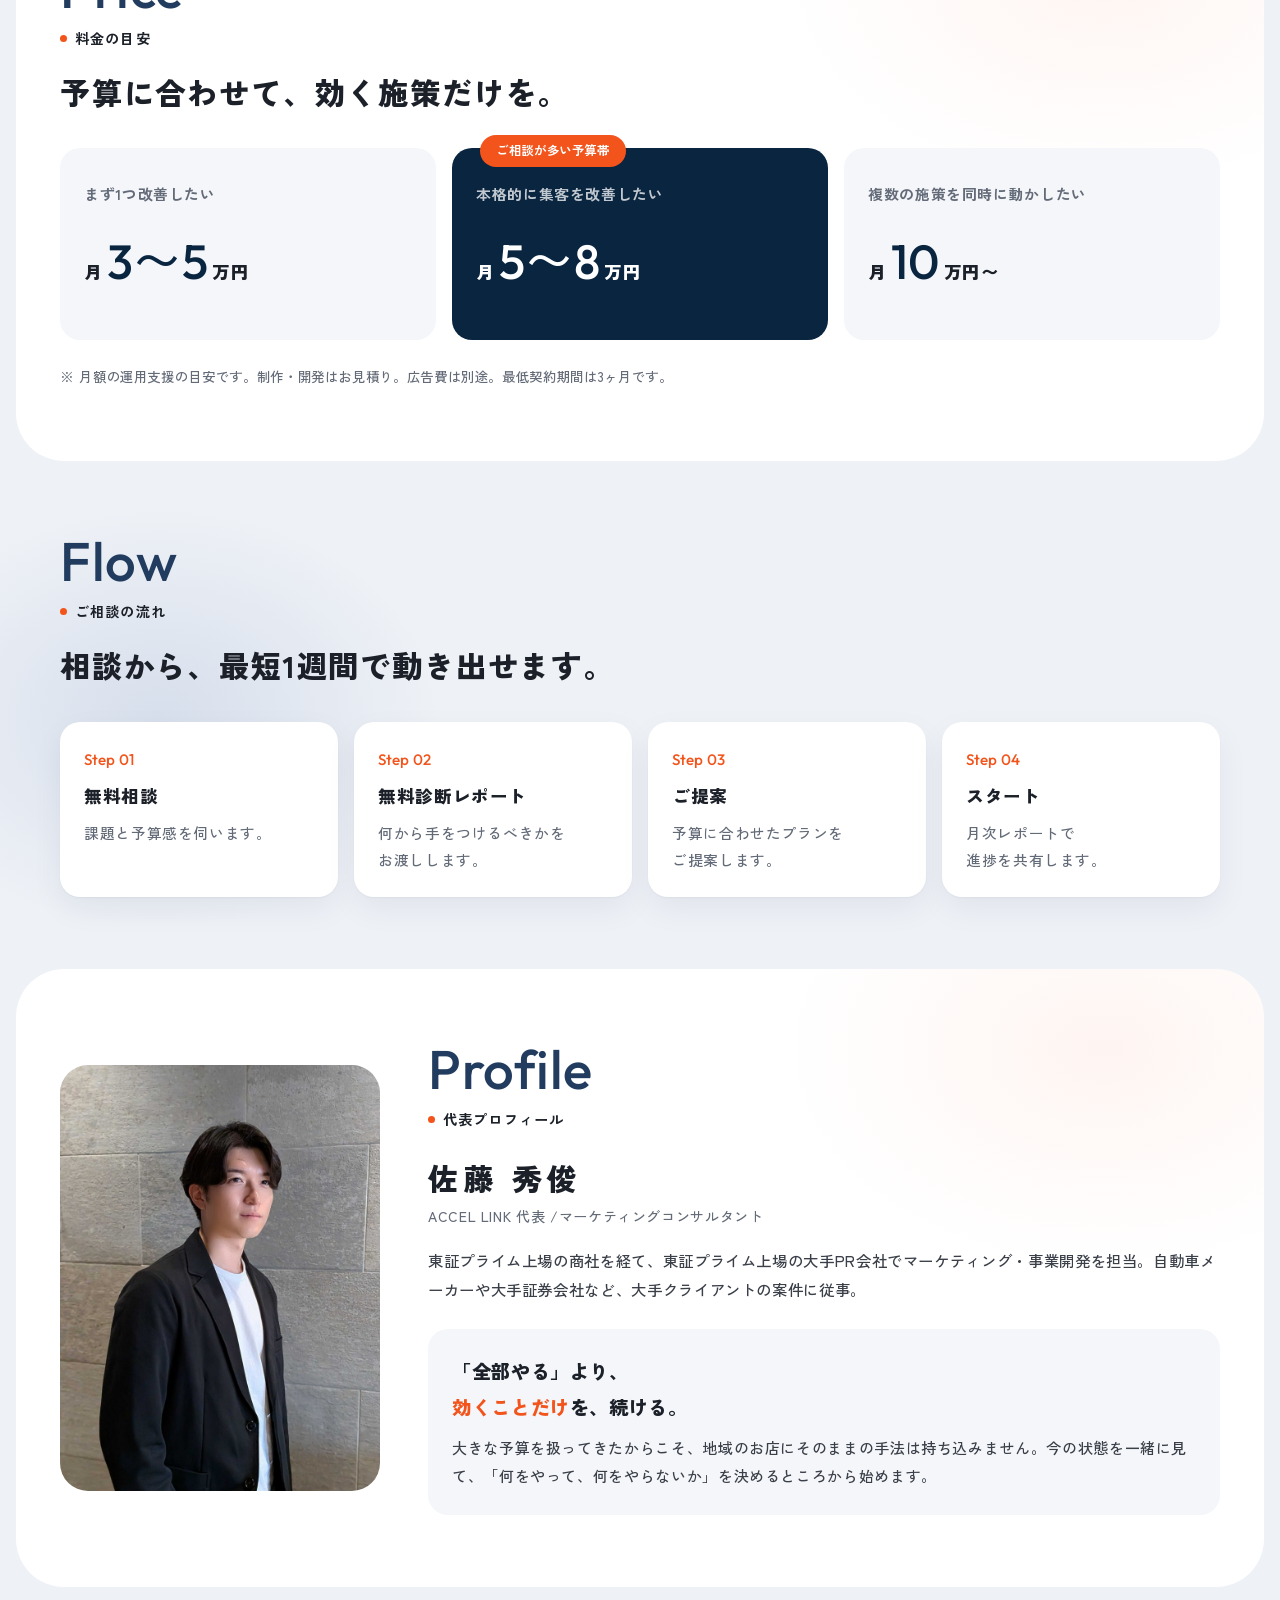
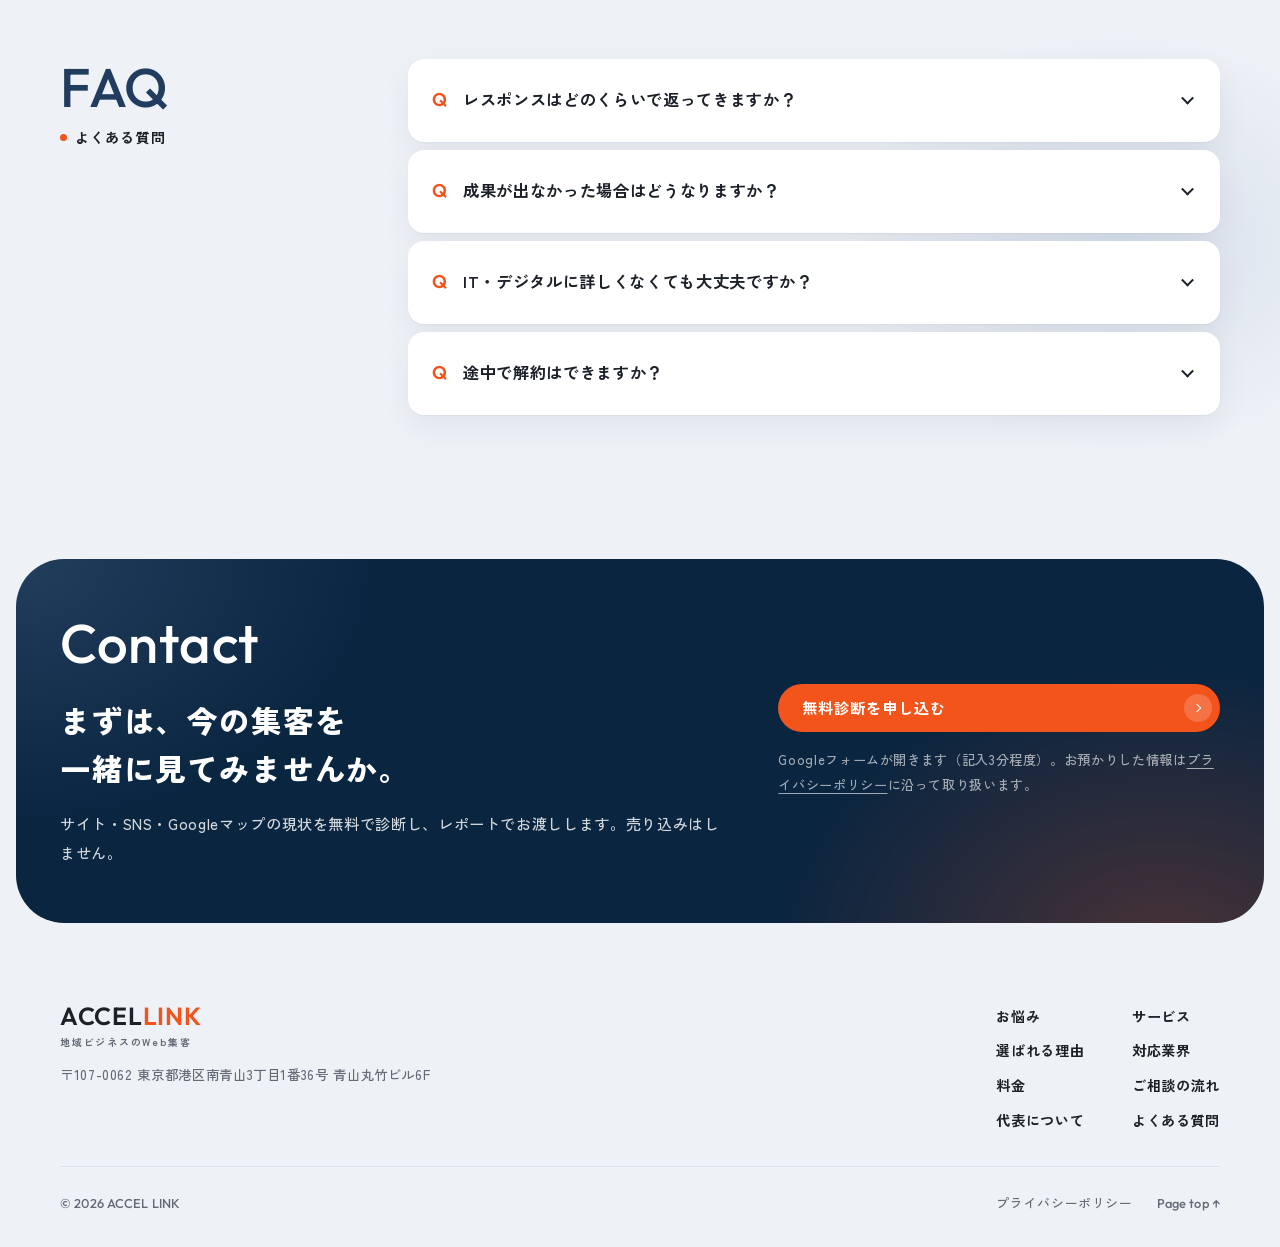
==== commit 494671b3: "広い画面でヒーローの帯が本文に重なる不具合を修正 Co-Authored-By: Claude Opus 5.5 <noreply@anthropic.com>" ====
--- a/index.html
+++ b/index.html
@@ -20,8 +20,8 @@
   <link rel="preconnect" href="https://fonts.googleapis.com">
   <link rel="preconnect" href="https://fonts.gstatic.com" crossorigin>
   <link href="https://fonts.googleapis.com/css2?family=Zen+Kaku+Gothic+New:wght@400;500;700;900&family=Outfit:wght@400;500;600&display=swap" rel="stylesheet">
-  <link rel="stylesheet" href="top.css?v=20261108c">
-  <script src="analytics.js?v=20261108c"></script>
+  <link rel="stylesheet" href="top.css?v=20261108d">
+  <script src="analytics.js?v=20261108d"></script>
 </head>
 <body>
 
@@ -48,7 +48,7 @@
 
   <!-- ========== HERO ========== -->
   <section class="hero">
-    <svg class="hero__bands" viewBox="0 0 1440 900" preserveAspectRatio="xMidYMax slice" aria-hidden="true">
+    <svg class="hero__bands" viewBox="0 0 1440 900" preserveAspectRatio="none" aria-hidden="true">
       <path class="b-light" d="M-40,900 C240,820 520,800 780,760 C1010,724 1130,640 1230,500 C1300,400 1370,330 1480,290 L1480,380 C1400,410 1350,470 1310,560 C1230,740 1080,820 900,860 C760,890 640,900 560,900 Z"/>
       <path class="b-navy" d="M-40,770 C180,700 380,690 560,700 C760,712 930,690 1070,590 C1180,510 1250,380 1330,300 C1380,250 1430,220 1480,205 L1480,250 C1420,275 1370,320 1320,390 C1240,500 1170,640 1040,710 C900,786 740,778 560,772 C360,766 170,800 -40,880 Z"/>
       <path class="b-white" d="M820,690 C960,650 1060,560 1150,450 C1240,340 1330,250 1480,180 L1480,196 C1350,260 1270,345 1185,450 C1090,570 990,660 820,690 Z"/>
@@ -291,6 +291,6 @@
 
   <a href="https://forms.gle/tFz5SyBMukdLWGup6" target="_blank" rel="noopener noreferrer" class="sp-cta" id="spCta" aria-hidden="true" tabindex="-1">無料で集客診断を受ける<i class="arrow arrow--accent" aria-hidden="true"></i></a>
 
-  <script src="script.js?v=20261108c"></script>
+  <script src="script.js?v=20261108d"></script>
 </body>
 </html>
--- a/top.css
+++ b/top.css
@@ -170,7 +170,7 @@
 .split > .head { margin-bottom: 0; position: sticky; top: 120px; }
 
 /* ---------------------------------------------- HERO */
-.hero { position: relative; padding: 120px 0 160px; overflow: hidden; }
+.hero { position: relative; padding: 120px 0 216px; overflow: hidden; }
 .hero__bands { position: absolute; left: 0; right: 0; bottom: 0; width: 100%; height: 100%; z-index: 0; pointer-events: none; }
 .hero__bands .b-light { fill: #D6DDE9; }
 .hero__bands .b-navy { fill: var(--navy-2); }
@@ -317,7 +317,7 @@
 .cta__note a { text-decoration: underline; text-underline-offset: 3px; }
 
 /* ---------------------------------------------- 下層（業界別ページ） */
-.hero--sub { padding: 112px 0 152px; }
+.hero--sub { padding: 112px 0 232px; }
 .hero--sub .hero__title { font-size: clamp(2.2rem, 4.2vw, 3.5rem); }
 .crumb { display: flex; flex-wrap: wrap; gap: 8px; font-size: .8rem; font-weight: 700; color: var(--muted); margin-bottom: 24px; }
 .crumb a { color: var(--strong); text-decoration: underline; text-underline-offset: 3px; }
@@ -378,7 +378,7 @@
 
 /* ヒーロー：読み込み時に順番に出る */
 .js .hero [data-reveal] { opacity: 1; transform: none; transition: none; }
-.js .hero__title .line { display: block; overflow: hidden; padding-bottom: .06em; margin-bottom: -.06em; }
+.js .hero__title .line { display: block; overflow: hidden; padding: .1em 0; margin: -.1em 0; }
 .js .hero__title .line > span { display: block; transform: translateY(105%); transition: transform 1.1s var(--out); }
 .js.is-loaded .hero__title .line > span { transform: none; }
 .js .crumb, .js .hero__label, .js .hero__text, .js .hero__btns, .js .numbers {
@@ -619,3 +619,11 @@
   .footer__inner { padding-bottom: 24px; gap: 24px; }
   .footer__nav { gap: 8px 24px; font-size: .82rem; }
 }
+
+/* 幅の狭い端末（〜359px）は文章が長く折り返すので、帯と実績が重ならないよう下を広げる */
+@media (max-width: 359px) {
+  .hero:not(.hero--sub) { padding-bottom: 264px; }
+  .hero__label { font-size: .64rem; gap: 4px; }
+  .hero__label .en { padding: 4px 8px; }
+  .numbers .num { font-size: 1.5rem; }
+}
